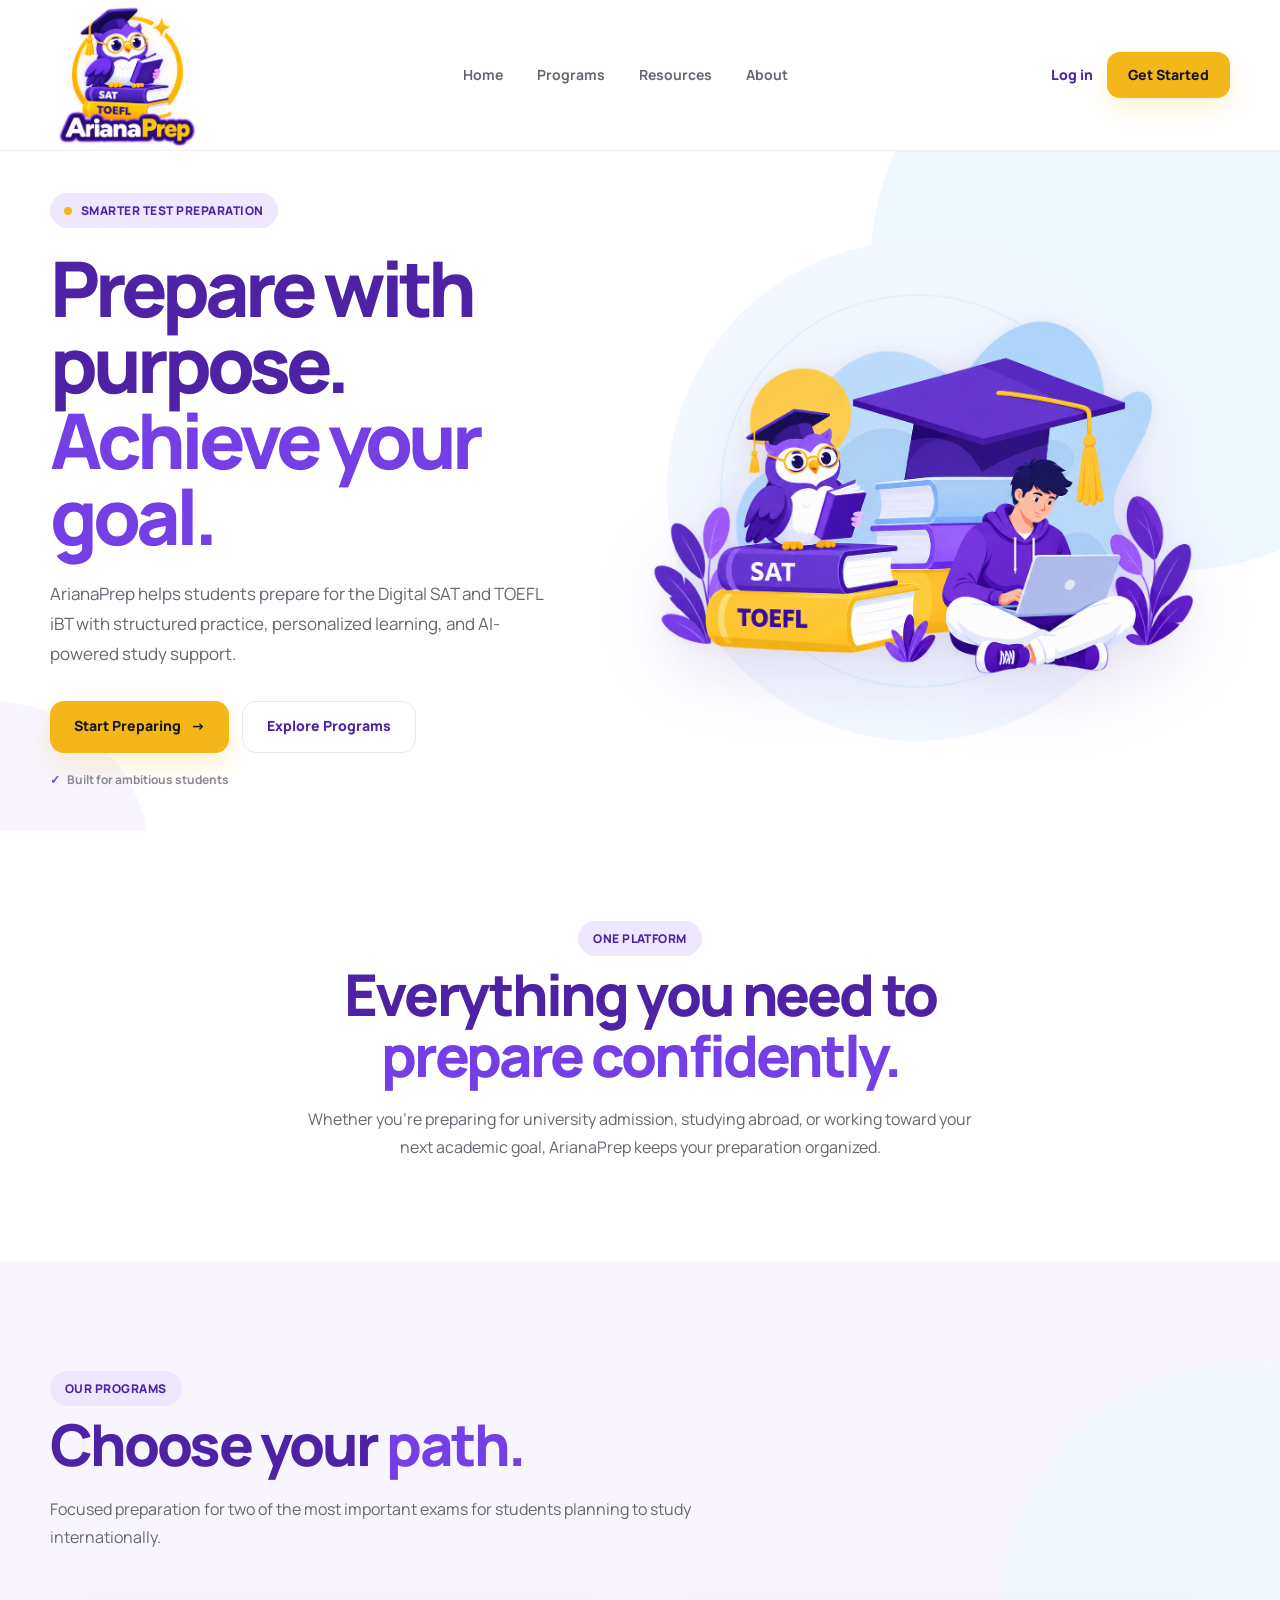
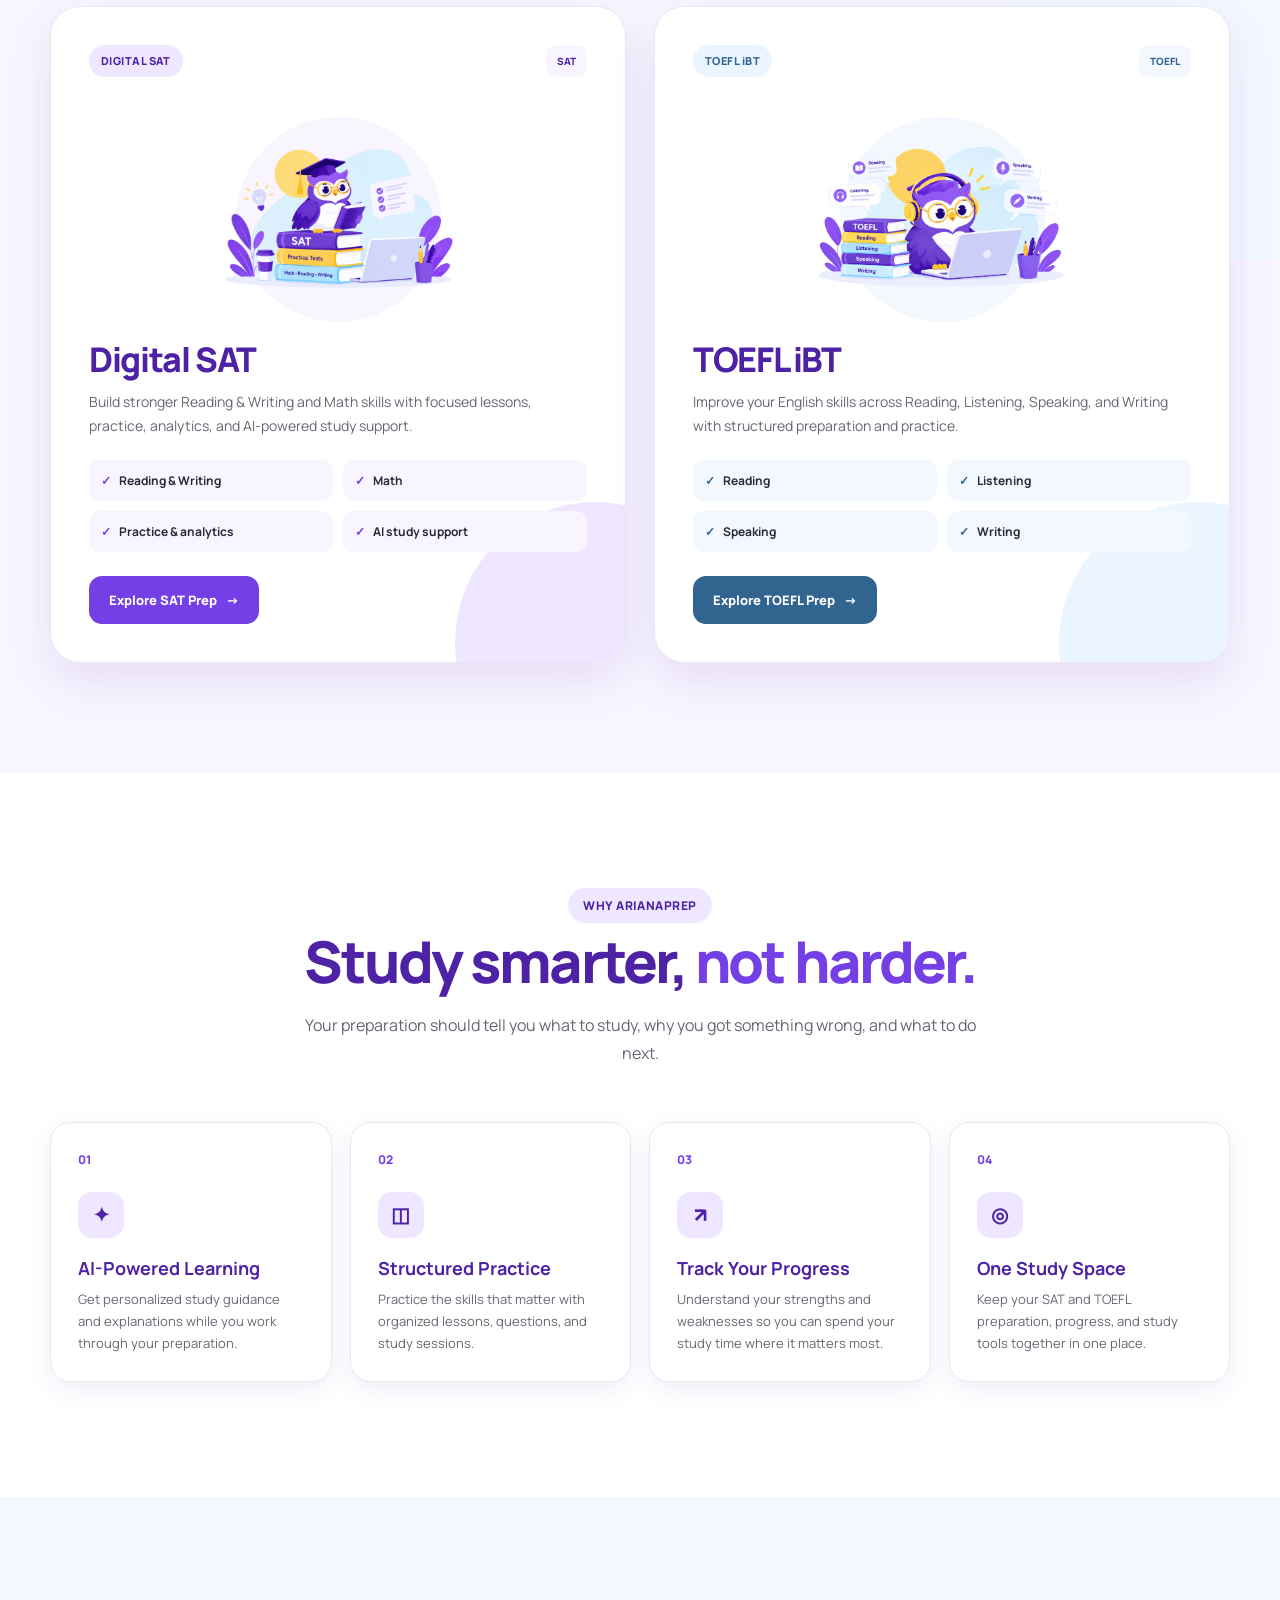
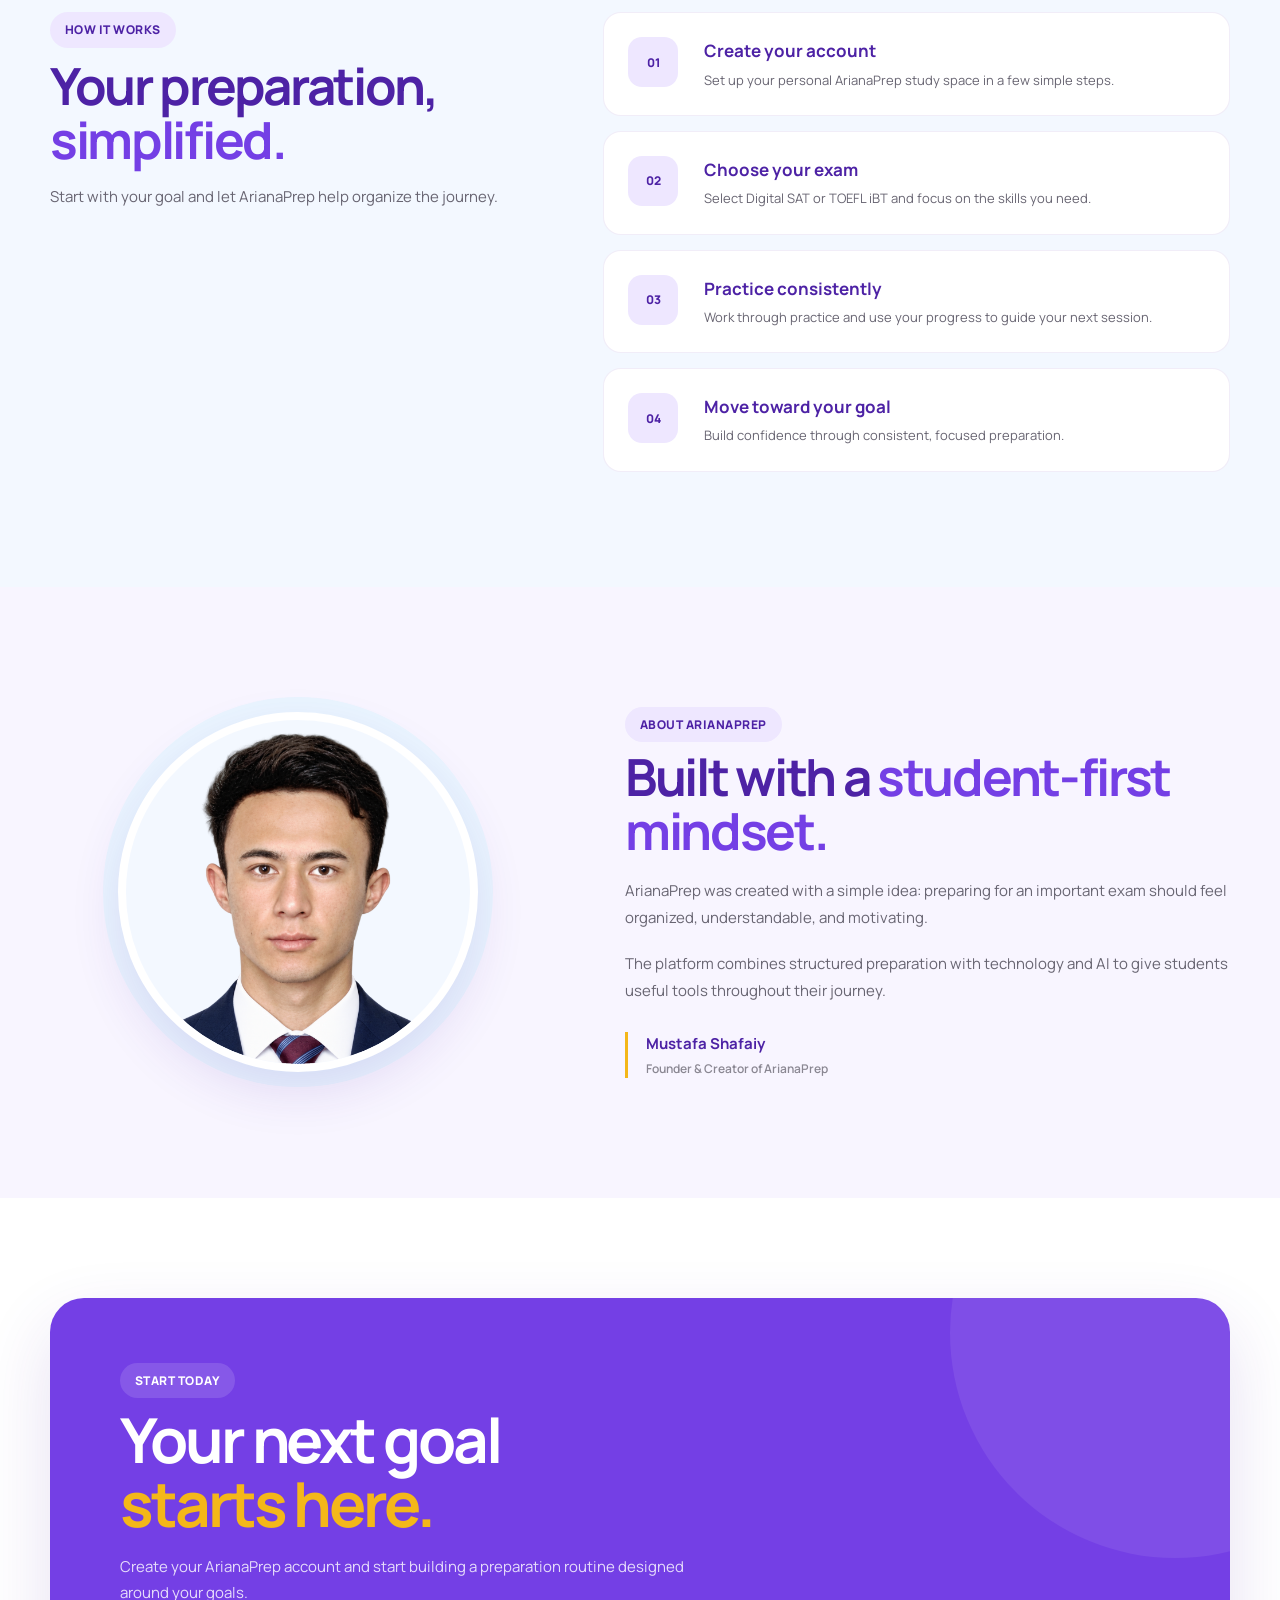
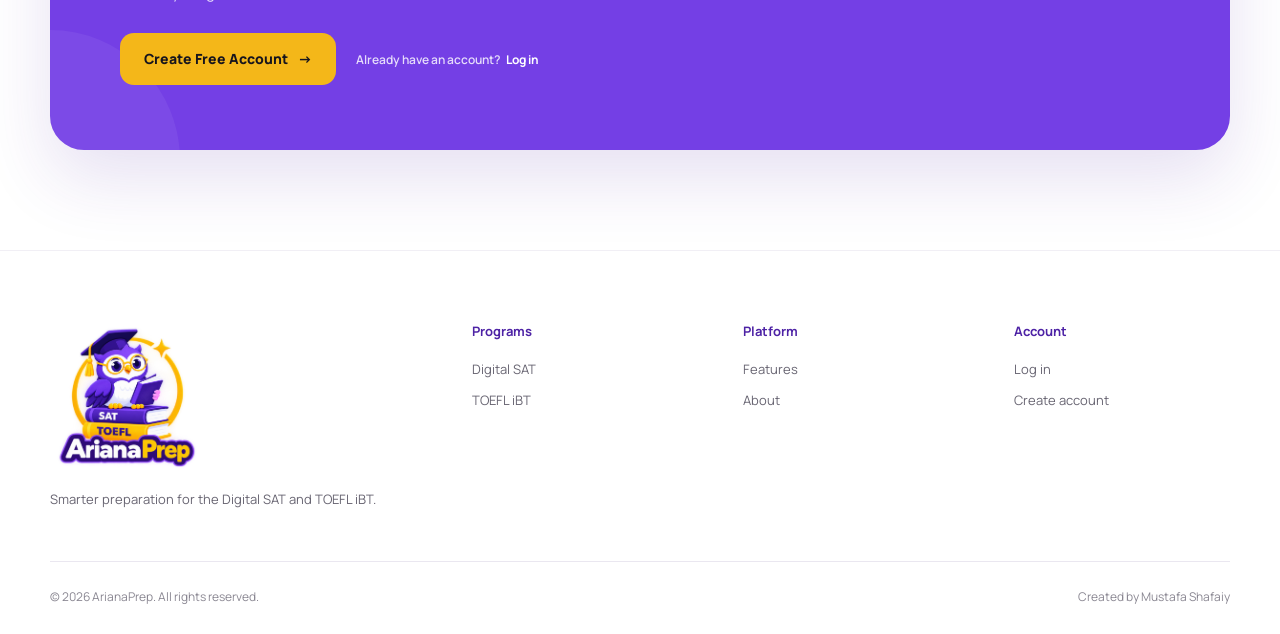
==== frontend/index.html @ 706d2d88 "first commit" ====
<!DOCTYPE html>
<html lang="en">

<head>
    <meta charset="UTF-8">
    <meta name="viewport" content="width=device-width, initial-scale=1.0">

    <title>ArianaPrep — Digital SAT & TOEFL iBT Preparation</title>

    <link rel="stylesheet" href="index.css">

    <link rel="preconnect" href="https://fonts.googleapis.com">
    <link rel="preconnect" href="https://fonts.gstatic.com" crossorigin>

    <link
        href="https://fonts.googleapis.com/css2?family=DM+Sans:wght@400;500;600;700&family=Manrope:wght@500;600;700;800&display=swap"
        rel="stylesheet">
</head>

<body>

    <!-- =========================
         HEADER
    ========================== -->
    <header class="site-header">
        <div class="container header-inner">

            <a href="#home" class="logo">
                <img
                    src="images/arianaprep-logo.png"
                    alt="ArianaPrep"
                    class="logo-image"
                >
            </a>

            <nav class="main-nav">
                <a href="#home">Home</a>
                <a href="#programs">Programs</a>
                <a href="#resources">Resources</a>
                <a href="#about">About</a>
            </nav>

            <div class="header-actions">
                <a href="/login" class="login-link">Log in</a>
                <a href="/register" class="header-button">Get Started</a>
            </div>

        </div>
    </header>


    <main>

        <!-- =========================
             HERO
        ========================== -->
        <section class="hero" id="home">

            <div class="container hero-grid">

                <div class="hero-content">

                    <div class="eyebrow">
                        <span class="eyebrow-dot"></span>
                        SMARTER TEST PREPARATION
                    </div>

                    <h1>
                        Prepare with purpose.
                        <span>Achieve your goal.</span>
                    </h1>

                    <p class="hero-description">
                        ArianaPrep helps students prepare for the Digital SAT
                        and TOEFL iBT with structured practice, personalized
                        learning, and AI-powered study support.
                    </p>

                    <div class="hero-actions">
                        <a href="/register" class="primary-button">
                            Start Preparing
                            <span>→</span>
                        </a>

                        <a href="#programs" class="secondary-button">
                            Explore Programs
                        </a>
                    </div>

                    <div class="hero-note">
                        <span>✓</span>
                        Built for ambitious students
                    </div>

                </div>


                <div class="hero-visual">

                    <div class="hero-soft-circle"></div>

                    <img
                        src="images/hero-creatures.png"
                        alt="ArianaPrep educational creatures"
                        class="hero-creatures"
                    >

                </div>

            </div>

        </section>


        <!-- =========================
             TRUST / INTRO
        ========================== -->
        <section class="intro-section">

            <div class="container">

                <div class="section-heading centered">

                    <div class="section-label">
                        ONE PLATFORM
                    </div>

                    <h2>
                        Everything you need to
                        <span>prepare confidently.</span>
                    </h2>

                    <p>
                        Whether you're preparing for university admission,
                        studying abroad, or working toward your next academic
                        goal, ArianaPrep keeps your preparation organized.
                    </p>

                </div>

            </div>

        </section>


        <!-- =========================
             PROGRAMS
        ========================== -->
        <section class="programs-section" id="programs">

            <div class="container">

                <div class="section-heading">

                    <div class="section-label">
                        OUR PROGRAMS
                    </div>

                    <h2>
                        Choose your
                        <span>path.</span>
                    </h2>

                    <p>
                        Focused preparation for two of the most important
                        exams for students planning to study internationally.
                    </p>

                </div>


                <div class="program-grid">

                    <!-- SAT -->
                    <article class="program-card sat-card">

                        <div class="program-top">

                            <div class="program-tag">
                                DIGITAL SAT
                            </div>

                            <div class="program-icon">
                                SAT
                            </div>

                        </div>

                        <div class="program-image">
                            <img
                                src="images/sat-creature.png"
                                alt="Digital SAT preparation creature"
                            >
                        </div>

                        <div class="program-content">

                            <h3>
                                Digital SAT
                            </h3>

                            <p>
                                Build stronger Reading & Writing and Math
                                skills with focused lessons, practice,
                                analytics, and AI-powered study support.
                            </p>

                            <ul class="program-list">
                                <li>
                                    <span>✓</span>
                                    Reading & Writing
                                </li>

                                <li>
                                    <span>✓</span>
                                    Math
                                </li>

                                <li>
                                    <span>✓</span>
                                    Practice & analytics
                                </li>

                                <li>
                                    <span>✓</span>
                                    AI study support
                                </li>
                            </ul>

                            <a href="/register" class="program-button sat-button">
                                Explore SAT Prep
                                <span>→</span>
                            </a>

                        </div>

                    </article>


                    <!-- TOEFL -->
                    <article class="program-card toefl-card">

                        <div class="program-top">

                            <div class="program-tag">
                                TOEFL iBT
                            </div>

                            <div class="program-icon">
                                TOEFL
                            </div>

                        </div>

                        <div class="program-image">
                            <img
                                src="images/toefl-creature.png"
                                alt="TOEFL iBT preparation creature"
                            >
                        </div>

                        <div class="program-content">

                            <h3>
                                TOEFL iBT
                            </h3>

                            <p>
                                Improve your English skills across Reading,
                                Listening, Speaking, and Writing with
                                structured preparation and practice.
                            </p>

                            <ul class="program-list">
                                <li>
                                    <span>✓</span>
                                    Reading
                                </li>

                                <li>
                                    <span>✓</span>
                                    Listening
                                </li>

                                <li>
                                    <span>✓</span>
                                    Speaking
                                </li>

                                <li>
                                    <span>✓</span>
                                    Writing
                                </li>
                            </ul>

                            <a href="/register" class="program-button toefl-button">
                                Explore TOEFL Prep
                                <span>→</span>
                            </a>

                        </div>

                    </article>

                </div>

            </div>

        </section>


        <!-- =========================
             FEATURES
        ========================== -->
        <section class="features-section" id="resources">

            <div class="container">

                <div class="section-heading centered">

                    <div class="section-label">
                        WHY ARIANAPREP
                    </div>

                    <h2>
                        Study smarter,
                        <span>not harder.</span>
                    </h2>

                    <p>
                        Your preparation should tell you what to study,
                        why you got something wrong, and what to do next.
                    </p>

                </div>


                <div class="feature-grid">

                    <article class="feature-card">

                        <div class="feature-number">
                            01
                        </div>

                        <div class="feature-icon">
                            ✦
                        </div>

                        <h3>
                            AI-Powered Learning
                        </h3>

                        <p>
                            Get personalized study guidance and explanations
                            while you work through your preparation.
                        </p>

                    </article>


                    <article class="feature-card">

                        <div class="feature-number">
                            02
                        </div>

                        <div class="feature-icon">
                            ◫
                        </div>

                        <h3>
                            Structured Practice
                        </h3>

                        <p>
                            Practice the skills that matter with organized
                            lessons, questions, and study sessions.
                        </p>

                    </article>


                    <article class="feature-card">

                        <div class="feature-number">
                            03
                        </div>

                        <div class="feature-icon">
                            ↗
                        </div>

                        <h3>
                            Track Your Progress
                        </h3>

                        <p>
                            Understand your strengths and weaknesses so you
                            can spend your study time where it matters most.
                        </p>

                    </article>


                    <article class="feature-card">

                        <div class="feature-number">
                            04
                        </div>

                        <div class="feature-icon">
                            ◎
                        </div>

                        <h3>
                            One Study Space
                        </h3>

                        <p>
                            Keep your SAT and TOEFL preparation, progress,
                            and study tools together in one place.
                        </p>

                    </article>

                </div>

            </div>

        </section>


        <!-- =========================
             HOW IT WORKS
        ========================== -->
        <section class="steps-section">

            <div class="container">

                <div class="steps-layout">

                    <div class="steps-heading">

                        <div class="section-label">
                            HOW IT WORKS
                        </div>

                        <h2>
                            Your preparation,
                            <span>simplified.</span>
                        </h2>

                        <p>
                            Start with your goal and let ArianaPrep help
                            organize the journey.
                        </p>

                    </div>


                    <div class="steps-list">

                        <div class="step-item">

                            <div class="step-number">
                                01
                            </div>

                            <div>
                                <h3>Create your account</h3>
                                <p>
                                    Set up your personal ArianaPrep study
                                    space in a few simple steps.
                                </p>
                            </div>

                        </div>


                        <div class="step-item">

                            <div class="step-number">
                                02
                            </div>

                            <div>
                                <h3>Choose your exam</h3>
                                <p>
                                    Select Digital SAT or TOEFL iBT and focus
                                    on the skills you need.
                                </p>
                            </div>

                        </div>


                        <div class="step-item">

                            <div class="step-number">
                                03
                            </div>

                            <div>
                                <h3>Practice consistently</h3>
                                <p>
                                    Work through practice and use your
                                    progress to guide your next session.
                                </p>
                            </div>

                        </div>


                        <div class="step-item">

                            <div class="step-number">
                                04
                            </div>

                            <div>
                                <h3>Move toward your goal</h3>
                                <p>
                                    Build confidence through consistent,
                                    focused preparation.
                                </p>
                            </div>

                        </div>

                    </div>

                </div>

            </div>

        </section>


        <!-- =========================
             ABOUT
        ========================== -->
        <section class="about-section" id="about">

            <div class="container about-grid">

                <div class="about-image">

                    <div class="about-image-frame">
                        <img
                            src="./images/mustafa-circle.png"
                            alt="Mustafa Shafaiy"
                        >
                    </div>

                </div>


                <div class="about-content">

                    <div class="section-label">
                        ABOUT ARIANAPREP
                    </div>

                    <h2>
                        Built with a
                        <span>student-first mindset.</span>
                    </h2>

                    <p>
                        ArianaPrep was created with a simple idea:
                        preparing for an important exam should feel
                        organized, understandable, and motivating.
                    </p>

                    <p>
                        The platform combines structured preparation with
                        technology and AI to give students useful tools
                        throughout their journey.
                    </p>

                    <div class="about-signature">
                        <strong>Mustafa Shafaiy</strong>
                        <span>Founder & Creator of ArianaPrep</span>
                    </div>

                </div>

            </div>

        </section>


        <!-- =========================
             CTA
        ========================== -->
        <section class="cta-section">

            <div class="container">

                <div class="cta-box">

                    <div class="cta-content">

                        <div class="section-label">
                            START TODAY
                        </div>

                        <h2>
                            Your next goal
                            <span>starts here.</span>
                        </h2>

                        <p>
                            Create your ArianaPrep account and start building
                            a preparation routine designed around your goals.
                        </p>

                        <div class="cta-actions">

                            <a href="/register" class="primary-button">
                                Create Free Account
                                <span>→</span>
                            </a>

                            <a href="/login" class="cta-login">
                                Already have an account?
                                <strong>Log in</strong>
                            </a>

                        </div>

                    </div>

                </div>

            </div>

        </section>

    </main>


    <!-- =========================
         FOOTER
    ========================== -->
    <footer class="site-footer">

        <div class="container footer-main">

            <div class="footer-brand">

                <a href="#home" class="logo">
                    <img
                        src="images/arianaprep-logo.png"
                        alt="ArianaPrep"
                        class="logo-image"
                    >
                </a>

                <p>
                    Smarter preparation for the Digital SAT and TOEFL iBT.
                </p>

            </div>


            <div class="footer-column">

                <h4>Programs</h4>

                <a href="#programs">Digital SAT</a>
                <a href="#programs">TOEFL iBT</a>

            </div>


            <div class="footer-column">

                <h4>Platform</h4>

                <a href="#resources">Features</a>
                <a href="#about">About</a>

            </div>


            <div class="footer-column">

                <h4>Account</h4>

                <a href="/login">Log in</a>
                <a href="/register">Create account</a>

            </div>

        </div>


        <div class="container footer-bottom">

            <p>
                © 2026 ArianaPrep. All rights reserved.
            </p>

            <p>
                Created by Mustafa Shafaiy
            </p>

        </div>

    </footer>


</body>
</html>
---- frontend/index.css ----
/* =========================================================
   ARIANAPREP — PUBLIC HOMEPAGE
   ========================================================= */

:root {
    --purple: #743FE5;
    --purple-dark: #5F2BC7;
    --purple-deep: #4D22A5;
    --purple-soft: #EEE7FF;
    --purple-pale: #F8F5FF;

    --yellow: #F4B719;
    --yellow-dark: #DFA200;
    --yellow-soft: #FFF4C7;

    --blue: #EAF5FF;
    --blue-soft: #F3F8FF;
    --blue-deep: #DCEEFF;
    --blue-text: #31658F;

    --white: #FFFFFF;
    --black: #17151D;
    --text: #2B2932;
    --text-soft: #686572;
    --muted: #8A8792;

    --border: #EAE7F0;
    --border-light: #F1EFF5;

    --shadow-small: 0 8px 24px rgba(77, 34, 165, 0.08);
    --shadow-medium: 0 18px 45px rgba(77, 34, 165, 0.10);
    --shadow-large: 0 28px 70px rgba(77, 34, 165, 0.14);

    --radius-small: 12px;
    --radius-medium: 20px;
    --radius-large: 30px;
    --radius-pill: 999px;

    --max-width: 1180px;
}


/* =========================================================
   RESET
   ========================================================= */

* {
    margin: 0;
    padding: 0;
    box-sizing: border-box;
}

html {
    scroll-behavior: smooth;
}

body {
    font-family: "Manrope", "DM Sans", Arial, sans-serif;
    background: var(--white);
    color: var(--text);
    line-height: 1.6;
    overflow-x: hidden;
}

img {
    display: block;
    max-width: 100%;
}

a {
    color: inherit;
    text-decoration: none;
}

ul {
    list-style: none;
}


/* =========================================================
   CONTAINER
   ========================================================= */

.container {
    width: min(var(--max-width), calc(100% - 48px));
    margin: 0 auto;
}


/* =========================================================
   HEADER
   ========================================================= */

.site-header {
    position: relative;
    z-index: 100;
    width: 100%;
    background: rgba(255, 255, 255, 0.97);
    border-bottom: 1px solid var(--border-light);
}

.header-inner {
    min-height: 82px;
    display: flex;
    align-items: center;
    justify-content: space-between;
    gap: 30px;
}


/* =========================================================
   LOGO
   ========================================================= */

.logo {
    display: flex;
    align-items: center;
    flex-shrink: 0;
}

.logo-image {
    display: block;
    width: 150px;
    height: auto;
    max-width: 150px;
    object-fit: contain;
}


/* =========================================================
   NAVIGATION
   ========================================================= */

.main-nav {
    display: flex;
    align-items: center;
    justify-content: center;
    gap: 34px;
}

.main-nav a {
    position: relative;
    color: var(--text-soft);
    font-size: 14px;
    font-weight: 700;
    transition: color 0.2s ease;
}

.main-nav a:hover {
    color: var(--purple);
}

.main-nav a::after {
    content: "";
    position: absolute;
    left: 0;
    bottom: -7px;
    width: 0;
    height: 2px;
    border-radius: 2px;
    background: var(--purple);
    transition: width 0.2s ease;
}

.main-nav a:hover::after {
    width: 100%;
}


/* =========================================================
   HEADER ACTIONS
   ========================================================= */

.header-actions {
    display: flex;
    align-items: center;
    gap: 14px;
}

.login-link {
    color: var(--purple-deep);
    font-size: 14px;
    font-weight: 800;
    transition: color 0.2s ease;
}

.login-link:hover {
    color: var(--purple);
}

.header-button {
    display: inline-flex;
    align-items: center;
    justify-content: center;
    min-height: 46px;
    padding: 0 21px;
    border-radius: 13px;
    background: var(--yellow);
    color: var(--black);
    font-size: 14px;
    font-weight: 800;
    box-shadow: 0 10px 25px rgba(244, 183, 25, 0.18);
    transition: 0.2s ease;
}

.header-button:hover {
    background: var(--yellow-dark);
    transform: translateY(-2px);
}


/* =========================================================
   HERO
   ========================================================= */

.hero {
    position: relative;
    min-height: 680px;
    display: flex;
    align-items: center;
    overflow: hidden;
    background: var(--white);
}

.hero::before {
    content: "";
    position: absolute;
    width: 600px;
    height: 600px;
    right: -190px;
    top: -180px;
    border-radius: 50%;
    background: var(--blue);
    opacity: 0.72;
    pointer-events: none;
}

.hero::after {
    content: "";
    position: absolute;
    width: 320px;
    height: 320px;
    left: -170px;
    bottom: -190px;
    border-radius: 50%;
    background: var(--purple-pale);
    pointer-events: none;
}

.hero-grid {
    position: relative;
    z-index: 2;
    width: min(var(--max-width), calc(100% - 48px));
    margin: 0 auto;

    display: grid;
    grid-template-columns: minmax(0, 0.9fr) minmax(460px, 1.1fr);
    align-items: center;
    gap: 40px;
}


/* =========================================================
   HERO TEXT
   ========================================================= */

.hero-content {
    position: relative;
    z-index: 5;
    max-width: 610px;
}

.eyebrow {
    display: inline-flex;
    align-items: center;
    gap: 9px;
    padding: 8px 14px;
    margin-bottom: 22px;

    border-radius: var(--radius-pill);
    background: var(--purple-soft);
    color: var(--purple-deep);

    font-size: 12px;
    font-weight: 900;
    letter-spacing: 0.04em;
}

.eyebrow-dot {
    width: 8px;
    height: 8px;
    flex-shrink: 0;
    border-radius: 50%;
    background: var(--yellow);
}

.hero h1 {
    max-width: 650px;

    color: var(--purple-deep);
    font-size: clamp(52px, 6vw, 78px);
    line-height: 0.99;
    letter-spacing: -0.065em;
    font-weight: 900;
}

.hero h1 span {
    display: block;
    color: var(--purple);
}

.hero-description {
    max-width: 570px;
    margin-top: 25px;

    color: var(--text-soft);
    font-size: 17px;
    line-height: 1.75;
}


/* =========================================================
   HERO BUTTONS
   ========================================================= */

.hero-actions {
    display: flex;
    align-items: center;
    flex-wrap: wrap;
    gap: 13px;
    margin-top: 32px;
}

.primary-button,
.secondary-button {
    display: inline-flex;
    align-items: center;
    justify-content: center;
    gap: 10px;

    min-height: 52px;
    padding: 0 24px;

    border-radius: 14px;

    font-size: 14px;
    font-weight: 800;

    transition:
        transform 0.2s ease,
        box-shadow 0.2s ease,
        background 0.2s ease;
}

.primary-button {
    background: var(--yellow);
    color: var(--black);
    box-shadow: 0 12px 28px rgba(244, 183, 25, 0.20);
}

.primary-button:hover {
    background: var(--yellow-dark);
    transform: translateY(-2px);
}

.secondary-button {
    border: 1px solid var(--border);
    background: var(--white);
    color: var(--purple-deep);
}

.secondary-button:hover {
    background: var(--purple-pale);
    border-color: var(--purple-soft);
    transform: translateY(-2px);
}

.hero-note {
    display: flex;
    align-items: center;
    gap: 7px;
    margin-top: 17px;

    color: var(--muted);
    font-size: 12px;
    font-weight: 700;
}

.hero-note span {
    color: var(--purple);
    font-weight: 900;
}


/* =========================================================
   HERO VISUAL
   ========================================================= */

.hero-visual {
    position: relative;

    min-height: 560px;

    display: flex;
    align-items: center;
    justify-content: center;
}

.hero-soft-circle {
    position: absolute;
    width: 500px;
    height: 500px;

    border-radius: 50%;
    background: var(--blue-soft);

    z-index: 0;
}

.hero-visual::after {
    content: "";
    position: absolute;

    width: 390px;
    height: 390px;

    border-radius: 50%;
    border: 2px solid var(--blue-deep);

    opacity: 0.65;
    z-index: 1;
}

.hero-creatures {
    position: relative;
    z-index: 3;

    width: min(620px, 100%);
    max-height: 550px;

    object-fit: contain;
    object-position: center;

    filter: drop-shadow(
        0 25px 35px rgba(77, 34, 165, 0.12)
    );
}


/* =========================================================
   INTRO
   ========================================================= */

.intro-section {
    padding: 90px 0 100px;
    background: var(--white);
}

.section-heading {
    max-width: 720px;
}

.section-heading.centered {
    margin-left: auto;
    margin-right: auto;
    text-align: center;
}

.section-label {
    display: inline-flex;
    align-items: center;
    justify-content: center;

    padding: 8px 15px;

    border-radius: var(--radius-pill);

    background: var(--purple-soft);
    color: var(--purple-deep);

    font-size: 12px;
    font-weight: 900;
    letter-spacing: 0.04em;
}

.section-heading h2 {
    margin-top: 8px;

    color: var(--purple-deep);

    font-size: clamp(38px, 4.5vw, 58px);
    line-height: 1.06;
    letter-spacing: -0.05em;
    font-weight: 900;
}

.section-heading h2 span {
    color: var(--purple);
}

.section-heading p {
    max-width: 680px;
    margin-top: 19px;

    color: var(--text-soft);

    font-size: 16px;
    line-height: 1.75;
}

.section-heading.centered p {
    margin-left: auto;
    margin-right: auto;
}


/* =========================================================
   PROGRAMS
   ========================================================= */

.programs-section {
    position: relative;
    padding: 110px 0;
    background: var(--purple-pale);
    overflow: hidden;
}

.programs-section::before {
    content: "";
    position: absolute;

    width: 500px;
    height: 500px;

    right: -220px;
    top: 100px;

    border-radius: 50%;
    background: var(--blue-soft);
}

.program-grid {
    position: relative;
    z-index: 2;

    display: grid;
    grid-template-columns: repeat(2, minmax(0, 1fr));
    gap: 28px;

    margin-top: 55px;
}


/* =========================================================
   PROGRAM CARD
   ========================================================= */

.program-card {
    position: relative;

    min-height: 650px;

    padding: 38px;

    border: 1px solid var(--border);
    border-radius: var(--radius-large);

    background: var(--white);

    overflow: hidden;

    box-shadow: var(--shadow-medium);
}

.program-card::after {
    content: "";
    position: absolute;

    width: 280px;
    height: 280px;

    right: -110px;
    bottom: -120px;

    border-radius: 50%;

    pointer-events: none;
}

.sat-card::after {
    background: var(--purple-soft);
}

.toefl-card::after {
    background: var(--blue);
}

.program-top {
    position: relative;
    z-index: 5;

    display: flex;
    align-items: center;
    justify-content: space-between;
}

.program-tag {
    display: inline-flex;
    align-items: center;

    min-height: 32px;
    padding: 0 12px;

    border-radius: var(--radius-pill);

    font-size: 11px;
    font-weight: 900;
    letter-spacing: 0.04em;
}

.sat-card .program-tag {
    background: var(--purple-soft);
    color: var(--purple-deep);
}

.toefl-card .program-tag {
    background: var(--blue);
    color: var(--blue-text);
}

.program-icon {
    display: flex;
    align-items: center;
    justify-content: center;

    min-height: 32px;
    padding: 0 11px;

    border-radius: 10px;

    background: var(--purple-pale);
    color: var(--purple-deep);

    font-size: 10px;
    font-weight: 900;
}

.toefl-card .program-icon {
    background: var(--blue-soft);
    color: var(--blue-text);
}


/* =========================================================
   PROGRAM IMAGE
   ========================================================= */

.program-image {
    position: relative;
    z-index: 2;

    height: 235px;

    margin: 25px -10px 0;

    display: flex;
    align-items: center;
    justify-content: center;
}

.program-image::before {
    content: "";
    position: absolute;

    width: 205px;
    height: 205px;

    border-radius: 50%;

    background: var(--purple-pale);
}

.toefl-card .program-image::before {
    background: var(--blue-soft);
}

.program-image img {
    position: relative;
    z-index: 2;

    width: 260px;
    height: 235px;

    object-fit: contain;
}


/* =========================================================
   PROGRAM CONTENT
   ========================================================= */

.program-content {
    position: relative;
    z-index: 5;
}

.program-content h3 {
    margin-top: 5px;

    color: var(--purple-deep);

    font-size: 34px;
    line-height: 1.05;
    letter-spacing: -0.04em;
    font-weight: 900;
}

.program-content > p {
    max-width: 480px;
    margin-top: 13px;

    color: var(--text-soft);

    font-size: 14px;
    line-height: 1.7;
}

.program-list {
    display: grid;
    grid-template-columns: repeat(2, 1fr);
    gap: 10px;

    margin-top: 22px;
}

.program-list li {
    display: flex;
    align-items: center;
    gap: 8px;

    padding: 11px 12px;

    border-radius: 11px;

    background: var(--purple-pale);

    color: var(--text);

    font-size: 12px;
    font-weight: 700;
}

.toefl-card .program-list li {
    background: var(--blue-soft);
}

.program-list li span {
    color: var(--purple);
    font-weight: 900;
}

.toefl-card .program-list li span {
    color: var(--blue-text);
}

.program-button {
    display: inline-flex;
    align-items: center;
    justify-content: center;
    gap: 9px;

    margin-top: 24px;

    min-height: 48px;
    padding: 0 20px;

    border-radius: 13px;

    font-size: 13px;
    font-weight: 800;

    transition: 0.2s ease;
}

.sat-button {
    background: var(--purple);
    color: var(--white);
}

.sat-button:hover {
    background: var(--purple-dark);
    transform: translateY(-2px);
}

.toefl-button {
    background: var(--blue-text);
    color: var(--white);
}

.toefl-button:hover {
    transform: translateY(-2px);
}


/* =========================================================
   FEATURES
   ========================================================= */

.features-section {
    padding: 115px 0;
    background: var(--white);
}

.feature-grid {
    display: grid;
    grid-template-columns: repeat(4, 1fr);
    gap: 18px;

    margin-top: 55px;
}

.feature-card {
    position: relative;

    min-height: 260px;
    padding: 27px;

    border: 1px solid var(--border);
    border-radius: var(--radius-medium);

    background: var(--white);

    box-shadow: var(--shadow-small);

    overflow: hidden;

    transition:
        transform 0.2s ease,
        box-shadow 0.2s ease;
}

.feature-card:hover {
    transform: translateY(-5px);
    box-shadow: var(--shadow-medium);
}

.feature-number {
    color: var(--purple);
    font-size: 12px;
    font-weight: 900;
}

.feature-icon {
    width: 46px;
    height: 46px;

    margin-top: 22px;

    display: flex;
    align-items: center;
    justify-content: center;

    border-radius: 14px;

    background: var(--purple-soft);
    color: var(--purple-deep);

    font-size: 20px;
    font-weight: 900;
}

.feature-card h3 {
    margin-top: 19px;

    color: var(--purple-deep);

    font-size: 18px;
    line-height: 1.25;
}

.feature-card p {
    margin-top: 9px;

    color: var(--text-soft);

    font-size: 13px;
    line-height: 1.7;
}


/* =========================================================
   HOW IT WORKS
   ========================================================= */

.steps-section {
    padding: 115px 0;
    background: var(--blue-soft);
}

.steps-layout {
    display: grid;
    grid-template-columns: 0.85fr 1.15fr;
    gap: 90px;
    align-items: start;
}

.steps-heading {
    position: sticky;
    top: 40px;
}

.steps-heading h2 {
    margin-top: 10px;

    color: var(--purple-deep);

    font-size: clamp(38px, 4vw, 56px);
    line-height: 1.06;
    letter-spacing: -0.045em;
}

.steps-heading h2 span {
    color: var(--purple);
}

.steps-heading p {
    max-width: 460px;
    margin-top: 18px;

    color: var(--text-soft);
    font-size: 15px;
    line-height: 1.75;
}

.steps-list {
    display: flex;
    flex-direction: column;
    gap: 15px;
}

.step-item {
    display: grid;
    grid-template-columns: 58px 1fr;
    gap: 18px;

    padding: 24px;

    border: 1px solid rgba(77, 34, 165, 0.08);
    border-radius: 18px;

    background: var(--white);
}

.step-number {
    width: 50px;
    height: 50px;

    display: flex;
    align-items: center;
    justify-content: center;

    border-radius: 14px;

    background: var(--purple-soft);
    color: var(--purple-deep);

    font-size: 12px;
    font-weight: 900;
}

.step-item h3 {
    color: var(--purple-deep);
    font-size: 17px;
}

.step-item p {
    margin-top: 5px;

    color: var(--text-soft);

    font-size: 13px;
    line-height: 1.65;
}


/* =========================================================
   ABOUT
   ========================================================= */

.about-section {
    position: relative;

    padding: 120px 0;

    background: var(--purple-pale);

    overflow: hidden;
}

.about-grid {
    display: grid;
    grid-template-columns: 0.9fr 1.1fr;
    gap: 80px;

    align-items: center;
}

.about-image {
    position: relative;

    display: flex;
    align-items: center;
    justify-content: center;
}

.about-image::before {
    content: "";

    position: absolute;

    width: 390px;
    height: 390px;

    border-radius: 50%;

    background: var(--blue);

    z-index: 1;
}

.about-image-frame {
    position: relative;

    width: 360px;
    height: 360px;

    border-radius: 50%;
    overflow: hidden;

    background: var(--blue-soft);

    display: flex;
    align-items: center;
    justify-content: center;

    z-index: 3;

    border: 8px solid #FFFFFF;

    box-shadow: 0 20px 50px rgba(77, 34, 165, 0.12);
}

.about-image-frame img {
    width: 100%;
    height: 100%;

    object-fit: cover;
    object-position: center;

    display: block;
}

.about-content {
    max-width: 650px;
}

.about-content h2 {
    margin-top: 8px;

    color: var(--purple-deep);

    font-size: clamp(38px, 4vw, 58px);
    line-height: 1.05;
    letter-spacing: -0.045em;
}

.about-content h2 span {
    color: var(--purple);
}

.about-content p {
    margin-top: 19px;

    color: var(--text-soft);

    font-size: 15px;
    line-height: 1.8;
}

.about-signature {
    display: flex;
    flex-direction: column;

    margin-top: 28px;
    padding-left: 18px;

    border-left: 3px solid var(--yellow);
}

.about-signature strong {
    color: var(--purple-deep);
    font-size: 15px;
}

.about-signature span {
    margin-top: 3px;

    color: var(--muted);

    font-size: 12px;
    font-weight: 600;
}


/* =========================================================
   CTA
   ========================================================= */

.cta-section {
    padding: 100px 0;
    background: var(--white);
}

.cta-box {
    position: relative;

    min-height: 390px;

    padding: 65px 70px;

    display: flex;
    align-items: center;

    overflow: hidden;

    border-radius: 34px;

    background: var(--purple);

    box-shadow: var(--shadow-large);
}

.cta-box::before {
    content: "";

    position: absolute;

    width: 450px;
    height: 450px;

    right: -170px;
    top: -190px;

    border-radius: 50%;

    background: rgba(255, 255, 255, 0.08);
}

.cta-box::after {
    content: "";

    position: absolute;

    width: 260px;
    height: 260px;

    left: -130px;
    bottom: -140px;

    border-radius: 50%;

    background: rgba(255, 255, 255, 0.06);
}

.cta-content {
    position: relative;
    z-index: 3;

    max-width: 720px;
}

.cta-content .section-label {
    background: rgba(255, 255, 255, 0.13);
    color: var(--white);
}

.cta-content h2 {
    margin-top: 10px;

    color: var(--white);

    font-size: clamp(40px, 5vw, 62px);
    line-height: 1.04;
    letter-spacing: -0.05em;
}

.cta-content h2 span {
    display: block;
    color: var(--yellow);
}

.cta-content p {
    max-width: 600px;

    margin-top: 17px;

    color: rgba(255, 255, 255, 0.82);

    font-size: 15px;
    line-height: 1.75;
}

.cta-actions {
    display: flex;
    align-items: center;
    flex-wrap: wrap;
    gap: 20px;

    margin-top: 27px;
}

.cta-actions .primary-button {
    box-shadow: none;
}

.cta-login {
    color: rgba(255, 255, 255, 0.82);

    font-size: 12px;
    font-weight: 600;
}

.cta-login strong {
    color: var(--white);
    margin-left: 3px;
}


/* =========================================================
   FOOTER
   ========================================================= */

.site-footer {
    padding: 70px 0 28px;

    background: var(--white);

    border-top: 1px solid var(--border-light);
}

.footer-main {
    display: grid;
    grid-template-columns: 1.7fr repeat(3, 1fr);
    gap: 55px;

    padding-bottom: 50px;
}

.footer-brand {
    max-width: 350px;
}

.footer-brand p {
    margin-top: 17px;

    color: var(--text-soft);

    font-size: 13px;
    line-height: 1.7;
}

.footer-column h4 {
    margin-bottom: 17px;

    color: var(--purple-deep);

    font-size: 13px;
}

.footer-column a {
    display: block;

    width: fit-content;

    margin-bottom: 10px;

    color: var(--text-soft);

    font-size: 13px;

    transition: color 0.2s ease;
}

.footer-column a:hover {
    color: var(--purple);
}

.footer-bottom {
    display: flex;
    align-items: center;
    justify-content: space-between;
    gap: 20px;

    padding-top: 25px;

    border-top: 1px solid var(--border);
}

.footer-bottom p {
    color: var(--muted);
    font-size: 12px;
}


/* =========================================================
   TABLET
   ========================================================= */

@media (max-width: 1000px) {

    .main-nav {
        gap: 20px;
    }

    .hero {
        padding: 70px 0 85px;
        min-height: auto;
    }

    .hero-grid {
        grid-template-columns: 1fr;
        gap: 45px;
    }

    .hero-content {
        max-width: 760px;
        margin: 0 auto;
        text-align: center;
    }

    .hero-description {
        margin-left: auto;
        margin-right: auto;
    }

    .hero-actions {
        justify-content: center;
    }

    .hero-note {
        justify-content: center;
    }

    .hero-visual {
        min-height: 460px;
    }

    .program-grid {
        grid-template-columns: 1fr;
    }

    .feature-grid {
        grid-template-columns: repeat(2, 1fr);
    }

    .steps-layout {
        grid-template-columns: 1fr;
        gap: 50px;
    }

    .steps-heading {
        position: static;
    }

    .about-grid {
        grid-template-columns: 1fr;
        gap: 55px;
    }

    .about-content {
        max-width: 760px;
        margin: 0 auto;
        text-align: center;
    }

    .about-signature {
        text-align: left;
        width: fit-content;
        margin-left: auto;
        margin-right: auto;
    }

    .footer-main {
        grid-template-columns: 1.5fr 1fr 1fr;
    }

    .footer-brand {
        grid-column: 1 / -1;
    }
}


/* =========================================================
   MOBILE
   ========================================================= */

@media (max-width: 720px) {

    .container {
        width: min(100% - 32px, var(--max-width));
    }

    .header-inner {
        min-height: 72px;
    }

    .main-nav {
        display: none;
    }

    .header-actions {
        gap: 9px;
    }

    .login-link {
        font-size: 12px;
    }

    .header-button {
        min-height: 42px;
        padding: 0 14px;
        font-size: 12px;
    }

    .logo-image {
        width: 130px;
        max-width: 130px;
    }


    /* HERO */

    .hero {
        padding: 60px 0 65px;
    }

    .hero-grid {
        width: min(100% - 32px, var(--max-width));
        gap: 30px;
    }

    .hero h1 {
        font-size: clamp(43px, 13vw, 65px);
    }

    .hero-description {
        font-size: 15px;
    }

    .hero-actions {
        flex-direction: column;
        width: 100%;
    }

    .primary-button,
    .secondary-button {
        width: 100%;
    }

    .hero-visual {
        min-height: 360px;
    }

    .hero-soft-circle {
        width: 310px;
        height: 310px;
    }

    .hero-visual::after {
        width: 260px;
        height: 260px;
    }

    .hero-creatures {
        width: 100%;
        max-height: 350px;
    }


    /* INTRO */

    .intro-section {
        padding: 70px 0;
    }

    .section-heading h2 {
        font-size: 40px;
    }


    /* PROGRAMS */

    .programs-section {
        padding: 80px 0;
    }

    .program-grid {
        margin-top: 38px;
    }

    .program-card {
        min-height: 620px;
        padding: 28px;
    }

    .program-image {
        height: 215px;
        margin-top: 20px;
    }

    .program-image img {
        width: 230px;
        height: 215px;
    }

    .program-content h3 {
        font-size: 30px;
    }

    .program-content > p {
        font-size: 13px;
    }

    .program-list {
        grid-template-columns: 1fr;
    }


    /* FEATURES */

    .features-section {
        padding: 80px 0;
    }

    .feature-grid {
        grid-template-columns: 1fr;
        margin-top: 38px;
    }


    /* STEPS */

    .steps-section {
        padding: 80px 0;
    }

    .steps-heading h2 {
        font-size: 40px;
    }

    .step-item {
        grid-template-columns: 48px 1fr;
        gap: 14px;
        padding: 20px;
    }

    .step-number {
        width: 44px;
        height: 44px;
    }


    /* ABOUT */

    .about-section {
        padding: 80px 0;
    }

    .about-image::before {
        width: 320px;
        height: 320px;
    }

    .about-image-frame {
        width: 300px;
        height: 300px;
    }

    .about-content h2 {
        font-size: 40px;
    }

    .about-content p {
        font-size: 14px;
    }


    /* CTA */

    .cta-section {
        padding: 70px 0;
    }

    .cta-box {
        min-height: 430px;
        padding: 42px 28px;
        align-items: flex-start;
    }

    .cta-content h2 {
        font-size: 42px;
    }

    .cta-content p {
        font-size: 14px;
    }

    .cta-actions {
        flex-direction: column;
        align-items: flex-start;
    }


    /* FOOTER */

    .site-footer {
        padding: 55px 0 25px;
    }

    .footer-main {
        grid-template-columns: 1fr 1fr;
        gap: 35px;
    }

    .footer-brand {
        grid-column: 1 / -1;
    }

    .footer-bottom {
        flex-direction: column;
        align-items: flex-start;
    }
}


/* =========================================================
   SMALL MOBILE
   ========================================================= */

@media (max-width: 430px) {

    .logo-image {
        width: 120px;
        max-width: 120px;
    }

    .header-button {
        padding: 0 12px;
    }

    .hero h1 {
        font-size: 43px;
    }

    .hero-visual {
        min-height: 320px;
    }

    .hero-soft-circle {
        width: 275px;
        height: 275px;
    }

    .hero-visual::after {
        width: 230px;
        height: 230px;
    }

    .program-card {
        min-height: 610px;
    }

    .program-image {
        height: 195px;
    }

    .program-image img {
        width: 210px;
        height: 195px;
    }

    .about-image::before {
        width: 290px;
        height: 290px;
    }

    .about-image-frame {
        width: 270px;
        height: 270px;
    }

    .cta-box {
        min-height: 450px;
    }

    .cta-content h2 {
        font-size: 37px;
    }
}
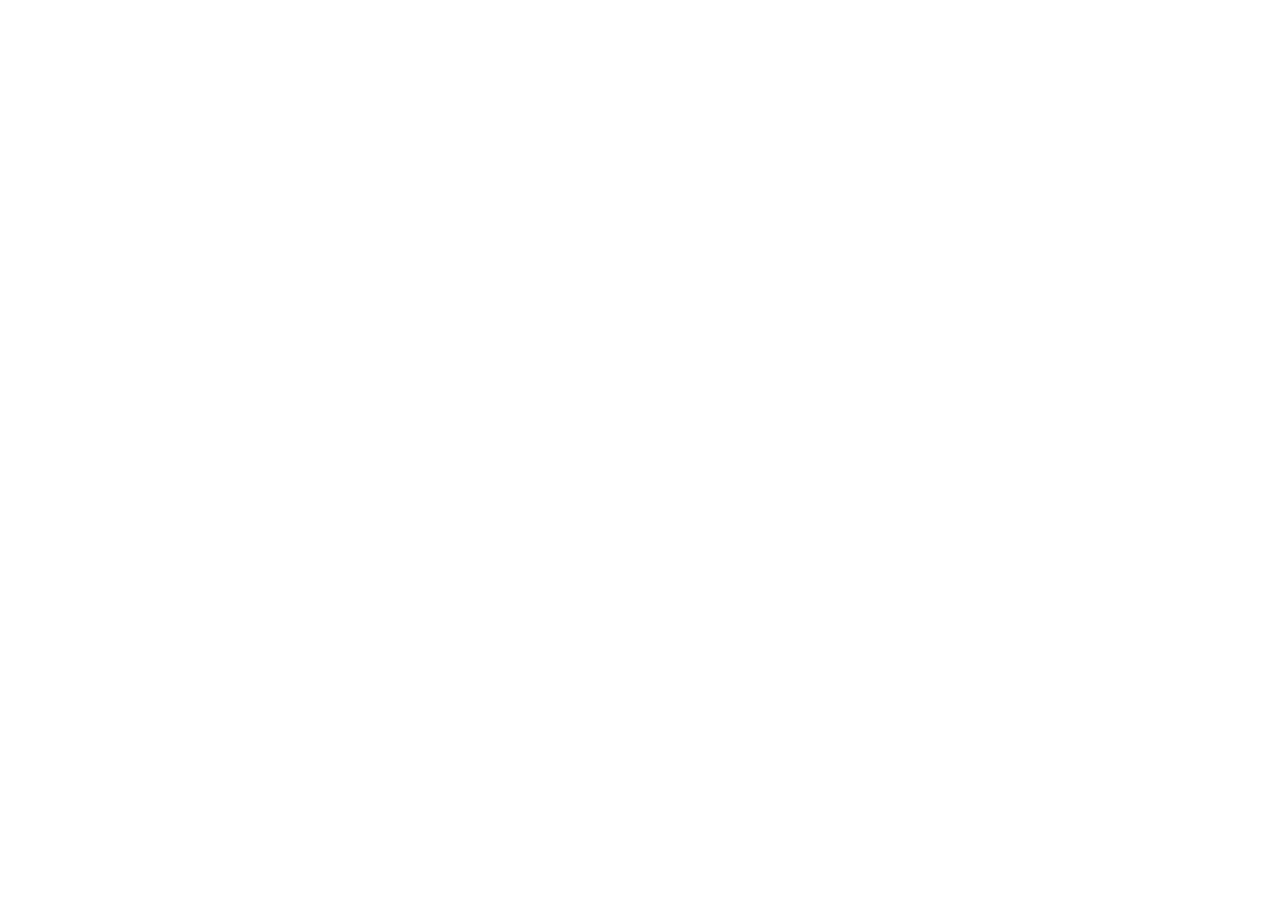
==== commit 468f7b20: "Force clean and verify HTML header" ====
--- a/frontend/index.html
+++ b/frontend/index.html
@@ -1,716 +1,18 @@
 <!DOCTYPE html>
 <html lang="en">
-
 <head>
     <meta charset="UTF-8">
     <meta name="viewport" content="width=device-width, initial-scale=1.0">
+    
+    <!-- Google Search Console Verification Tag -->
+    <meta name="google-site-verification" content="a5apJ2iF-7JHBCbOLQ_YykbXS1f9xCWeWZhVwh6sEBQ" />
 
-    <title>ArianaPrep — Digital SAT & TOEFL iBT Preparation</title>
+    <title>ArianaPrep � Digital SAT & TOEFL iBT Preparation</title>
 
     <link rel="stylesheet" href="index.css">
 
-    <link rel="preconnect" href="https://fonts.googleapis.com">
-    <link rel="preconnect" href="https://fonts.gstatic.com" crossorigin>
-
-    <link
-        href="https://fonts.googleapis.com/css2?family=DM+Sans:wght@400;500;600;700&family=Manrope:wght@500;600;700;800&display=swap"
-        rel="stylesheet">
+    <link rel="preconnect" href="https://googleapis.com">
+    <link rel="preconnect" href="https://gstatic.com" crossorigin>
+    <link href="https://googleapis.com/css2?family=DM+Sans:wght@400;500;600;700&family=Manrope:wght@500;600;700;800&display=swap" rel="stylesheet">
 </head>
-
 <body>
-
-    <!-- =========================
-         HEADER
-    ========================== -->
-    <header class="site-header">
-        <div class="container header-inner">
-
-            <a href="#home" class="logo">
-                <img
-                    src="images/arianaprep-logo.png"
-                    alt="ArianaPrep"
-                    class="logo-image"
-                >
-            </a>
-
-            <nav class="main-nav">
-                <a href="#home">Home</a>
-                <a href="#programs">Programs</a>
-                <a href="#resources">Resources</a>
-                <a href="#about">About</a>
-            </nav>
-
-            <div class="header-actions">
-                <a href="/login" class="login-link">Log in</a>
-                <a href="/register" class="header-button">Get Started</a>
-            </div>
-
-        </div>
-    </header>
-
-
-    <main>
-
-        <!-- =========================
-             HERO
-        ========================== -->
-        <section class="hero" id="home">
-
-            <div class="container hero-grid">
-
-                <div class="hero-content">
-
-                    <div class="eyebrow">
-                        <span class="eyebrow-dot"></span>
-                        SMARTER TEST PREPARATION
-                    </div>
-
-                    <h1>
-                        Prepare with purpose.
-                        <span>Achieve your goal.</span>
-                    </h1>
-
-                    <p class="hero-description">
-                        ArianaPrep helps students prepare for the Digital SAT
-                        and TOEFL iBT with structured practice, personalized
-                        learning, and AI-powered study support.
-                    </p>
-
-                    <div class="hero-actions">
-                        <a href="/register" class="primary-button">
-                            Start Preparing
-                            <span>→</span>
-                        </a>
-
-                        <a href="#programs" class="secondary-button">
-                            Explore Programs
-                        </a>
-                    </div>
-
-                    <div class="hero-note">
-                        <span>✓</span>
-                        Built for ambitious students
-                    </div>
-
-                </div>
-
-
-                <div class="hero-visual">
-
-                    <div class="hero-soft-circle"></div>
-
-                    <img
-                        src="images/hero-creatures.png"
-                        alt="ArianaPrep educational creatures"
-                        class="hero-creatures"
-                    >
-
-                </div>
-
-            </div>
-
-        </section>
-
-
-        <!-- =========================
-             TRUST / INTRO
-        ========================== -->
-        <section class="intro-section">
-
-            <div class="container">
-
-                <div class="section-heading centered">
-
-                    <div class="section-label">
-                        ONE PLATFORM
-                    </div>
-
-                    <h2>
-                        Everything you need to
-                        <span>prepare confidently.</span>
-                    </h2>
-
-                    <p>
-                        Whether you're preparing for university admission,
-                        studying abroad, or working toward your next academic
-                        goal, ArianaPrep keeps your preparation organized.
-                    </p>
-
-                </div>
-
-            </div>
-
-        </section>
-
-
-        <!-- =========================
-             PROGRAMS
-        ========================== -->
-        <section class="programs-section" id="programs">
-
-            <div class="container">
-
-                <div class="section-heading">
-
-                    <div class="section-label">
-                        OUR PROGRAMS
-                    </div>
-
-                    <h2>
-                        Choose your
-                        <span>path.</span>
-                    </h2>
-
-                    <p>
-                        Focused preparation for two of the most important
-                        exams for students planning to study internationally.
-                    </p>
-
-                </div>
-
-
-                <div class="program-grid">
-
-                    <!-- SAT -->
-                    <article class="program-card sat-card">
-
-                        <div class="program-top">
-
-                            <div class="program-tag">
-                                DIGITAL SAT
-                            </div>
-
-                            <div class="program-icon">
-                                SAT
-                            </div>
-
-                        </div>
-
-                        <div class="program-image">
-                            <img
-                                src="images/sat-creature.png"
-                                alt="Digital SAT preparation creature"
-                            >
-                        </div>
-
-                        <div class="program-content">
-
-                            <h3>
-                                Digital SAT
-                            </h3>
-
-                            <p>
-                                Build stronger Reading & Writing and Math
-                                skills with focused lessons, practice,
-                                analytics, and AI-powered study support.
-                            </p>
-
-                            <ul class="program-list">
-                                <li>
-                                    <span>✓</span>
-                                    Reading & Writing
-                                </li>
-
-                                <li>
-                                    <span>✓</span>
-                                    Math
-                                </li>
-
-                                <li>
-                                    <span>✓</span>
-                                    Practice & analytics
-                                </li>
-
-                                <li>
-                                    <span>✓</span>
-                                    AI study support
-                                </li>
-                            </ul>
-
-                            <a href="/register" class="program-button sat-button">
-                                Explore SAT Prep
-                                <span>→</span>
-                            </a>
-
-                        </div>
-
-                    </article>
-
-
-                    <!-- TOEFL -->
-                    <article class="program-card toefl-card">
-
-                        <div class="program-top">
-
-                            <div class="program-tag">
-                                TOEFL iBT
-                            </div>
-
-                            <div class="program-icon">
-                                TOEFL
-                            </div>
-
-                        </div>
-
-                        <div class="program-image">
-                            <img
-                                src="images/toefl-creature.png"
-                                alt="TOEFL iBT preparation creature"
-                            >
-                        </div>
-
-                        <div class="program-content">
-
-                            <h3>
-                                TOEFL iBT
-                            </h3>
-
-                            <p>
-                                Improve your English skills across Reading,
-                                Listening, Speaking, and Writing with
-                                structured preparation and practice.
-                            </p>
-
-                            <ul class="program-list">
-                                <li>
-                                    <span>✓</span>
-                                    Reading
-                                </li>
-
-                                <li>
-                                    <span>✓</span>
-                                    Listening
-                                </li>
-
-                                <li>
-                                    <span>✓</span>
-                                    Speaking
-                                </li>
-
-                                <li>
-                                    <span>✓</span>
-                                    Writing
-                                </li>
-                            </ul>
-
-                            <a href="/register" class="program-button toefl-button">
-                                Explore TOEFL Prep
-                                <span>→</span>
-                            </a>
-
-                        </div>
-
-                    </article>
-
-                </div>
-
-            </div>
-
-        </section>
-
-
-        <!-- =========================
-             FEATURES
-        ========================== -->
-        <section class="features-section" id="resources">
-
-            <div class="container">
-
-                <div class="section-heading centered">
-
-                    <div class="section-label">
-                        WHY ARIANAPREP
-                    </div>
-
-                    <h2>
-                        Study smarter,
-                        <span>not harder.</span>
-                    </h2>
-
-                    <p>
-                        Your preparation should tell you what to study,
-                        why you got something wrong, and what to do next.
-                    </p>
-
-                </div>
-
-
-                <div class="feature-grid">
-
-                    <article class="feature-card">
-
-                        <div class="feature-number">
-                            01
-                        </div>
-
-                        <div class="feature-icon">
-                            ✦
-                        </div>
-
-                        <h3>
-                            AI-Powered Learning
-                        </h3>
-
-                        <p>
-                            Get personalized study guidance and explanations
-                            while you work through your preparation.
-                        </p>
-
-                    </article>
-
-
-                    <article class="feature-card">
-
-                        <div class="feature-number">
-                            02
-                        </div>
-
-                        <div class="feature-icon">
-                            ◫
-                        </div>
-
-                        <h3>
-                            Structured Practice
-                        </h3>
-
-                        <p>
-                            Practice the skills that matter with organized
-                            lessons, questions, and study sessions.
-                        </p>
-
-                    </article>
-
-
-                    <article class="feature-card">
-
-                        <div class="feature-number">
-                            03
-                        </div>
-
-                        <div class="feature-icon">
-                            ↗
-                        </div>
-
-                        <h3>
-                            Track Your Progress
-                        </h3>
-
-                        <p>
-                            Understand your strengths and weaknesses so you
-                            can spend your study time where it matters most.
-                        </p>
-
-                    </article>
-
-
-                    <article class="feature-card">
-
-                        <div class="feature-number">
-                            04
-                        </div>
-
-                        <div class="feature-icon">
-                            ◎
-                        </div>
-
-                        <h3>
-                            One Study Space
-                        </h3>
-
-                        <p>
-                            Keep your SAT and TOEFL preparation, progress,
-                            and study tools together in one place.
-                        </p>
-
-                    </article>
-
-                </div>
-
-            </div>
-
-        </section>
-
-
-        <!-- =========================
-             HOW IT WORKS
-        ========================== -->
-        <section class="steps-section">
-
-            <div class="container">
-
-                <div class="steps-layout">
-
-                    <div class="steps-heading">
-
-                        <div class="section-label">
-                            HOW IT WORKS
-                        </div>
-
-                        <h2>
-                            Your preparation,
-                            <span>simplified.</span>
-                        </h2>
-
-                        <p>
-                            Start with your goal and let ArianaPrep help
-                            organize the journey.
-                        </p>
-
-                    </div>
-
-
-                    <div class="steps-list">
-
-                        <div class="step-item">
-
-                            <div class="step-number">
-                                01
-                            </div>
-
-                            <div>
-                                <h3>Create your account</h3>
-                                <p>
-                                    Set up your personal ArianaPrep study
-                                    space in a few simple steps.
-                                </p>
-                            </div>
-
-                        </div>
-
-
-                        <div class="step-item">
-
-                            <div class="step-number">
-                                02
-                            </div>
-
-                            <div>
-                                <h3>Choose your exam</h3>
-                                <p>
-                                    Select Digital SAT or TOEFL iBT and focus
-                                    on the skills you need.
-                                </p>
-                            </div>
-
-                        </div>
-
-
-                        <div class="step-item">
-
-                            <div class="step-number">
-                                03
-                            </div>
-
-                            <div>
-                                <h3>Practice consistently</h3>
-                                <p>
-                                    Work through practice and use your
-                                    progress to guide your next session.
-                                </p>
-                            </div>
-
-                        </div>
-
-
-                        <div class="step-item">
-
-                            <div class="step-number">
-                                04
-                            </div>
-
-                            <div>
-                                <h3>Move toward your goal</h3>
-                                <p>
-                                    Build confidence through consistent,
-                                    focused preparation.
-                                </p>
-                            </div>
-
-                        </div>
-
-                    </div>
-
-                </div>
-
-            </div>
-
-        </section>
-
-
-        <!-- =========================
-             ABOUT
-        ========================== -->
-        <section class="about-section" id="about">
-
-            <div class="container about-grid">
-
-                <div class="about-image">
-
-                    <div class="about-image-frame">
-                        <img
-                            src="./images/mustafa-circle.png"
-                            alt="Mustafa Shafaiy"
-                        >
-                    </div>
-
-                </div>
-
-
-                <div class="about-content">
-
-                    <div class="section-label">
-                        ABOUT ARIANAPREP
-                    </div>
-
-                    <h2>
-                        Built with a
-                        <span>student-first mindset.</span>
-                    </h2>
-
-                    <p>
-                        ArianaPrep was created with a simple idea:
-                        preparing for an important exam should feel
-                        organized, understandable, and motivating.
-                    </p>
-
-                    <p>
-                        The platform combines structured preparation with
-                        technology and AI to give students useful tools
-                        throughout their journey.
-                    </p>
-
-                    <div class="about-signature">
-                        <strong>Mustafa Shafaiy</strong>
-                        <span>Founder & Creator of ArianaPrep</span>
-                    </div>
-
-                </div>
-
-            </div>
-
-        </section>
-
-
-        <!-- =========================
-             CTA
-        ========================== -->
-        <section class="cta-section">
-
-            <div class="container">
-
-                <div class="cta-box">
-
-                    <div class="cta-content">
-
-                        <div class="section-label">
-                            START TODAY
-                        </div>
-
-                        <h2>
-                            Your next goal
-                            <span>starts here.</span>
-                        </h2>
-
-                        <p>
-                            Create your ArianaPrep account and start building
-                            a preparation routine designed around your goals.
-                        </p>
-
-                        <div class="cta-actions">
-
-                            <a href="/register" class="primary-button">
-                                Create Free Account
-                                <span>→</span>
-                            </a>
-
-                            <a href="/login" class="cta-login">
-                                Already have an account?
-                                <strong>Log in</strong>
-                            </a>
-
-                        </div>
-
-                    </div>
-
-                </div>
-
-            </div>
-
-        </section>
-
-    </main>
-
-
-    <!-- =========================
-         FOOTER
-    ========================== -->
-    <footer class="site-footer">
-
-        <div class="container footer-main">
-
-            <div class="footer-brand">
-
-                <a href="#home" class="logo">
-                    <img
-                        src="images/arianaprep-logo.png"
-                        alt="ArianaPrep"
-                        class="logo-image"
-                    >
-                </a>
-
-                <p>
-                    Smarter preparation for the Digital SAT and TOEFL iBT.
-                </p>
-
-            </div>
-
-
-            <div class="footer-column">
-
-                <h4>Programs</h4>
-
-                <a href="#programs">Digital SAT</a>
-                <a href="#programs">TOEFL iBT</a>
-
-            </div>
-
-
-            <div class="footer-column">
-
-                <h4>Platform</h4>
-
-                <a href="#resources">Features</a>
-                <a href="#about">About</a>
-
-            </div>
-
-
-            <div class="footer-column">
-
-                <h4>Account</h4>
-
-                <a href="/login">Log in</a>
-                <a href="/register">Create account</a>
-
-            </div>
-
-        </div>
-
-
-        <div class="container footer-bottom">
-
-            <p>
-                © 2026 ArianaPrep. All rights reserved.
-            </p>
-
-            <p>
-                Created by Mustafa Shafaiy
-            </p>
-
-        </div>
-
-    </footer>
-
-
-</body>
-</html>
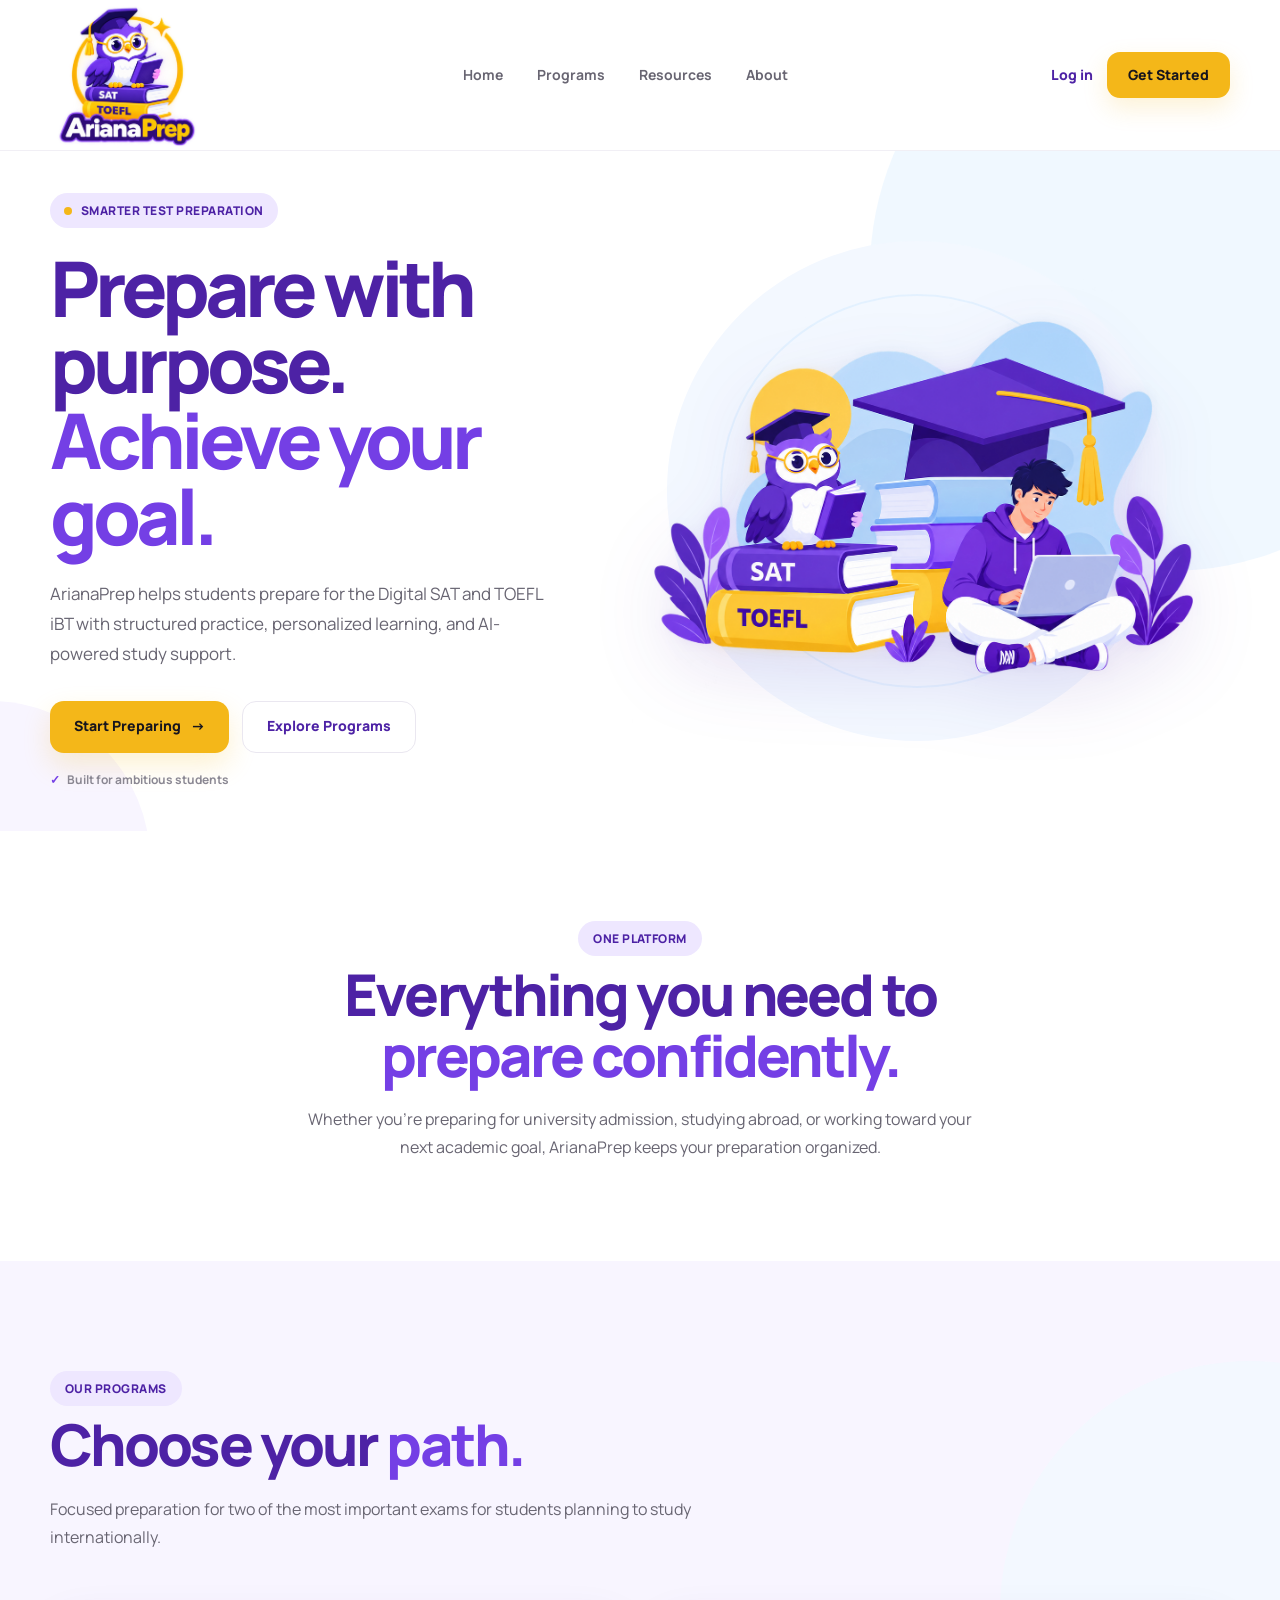
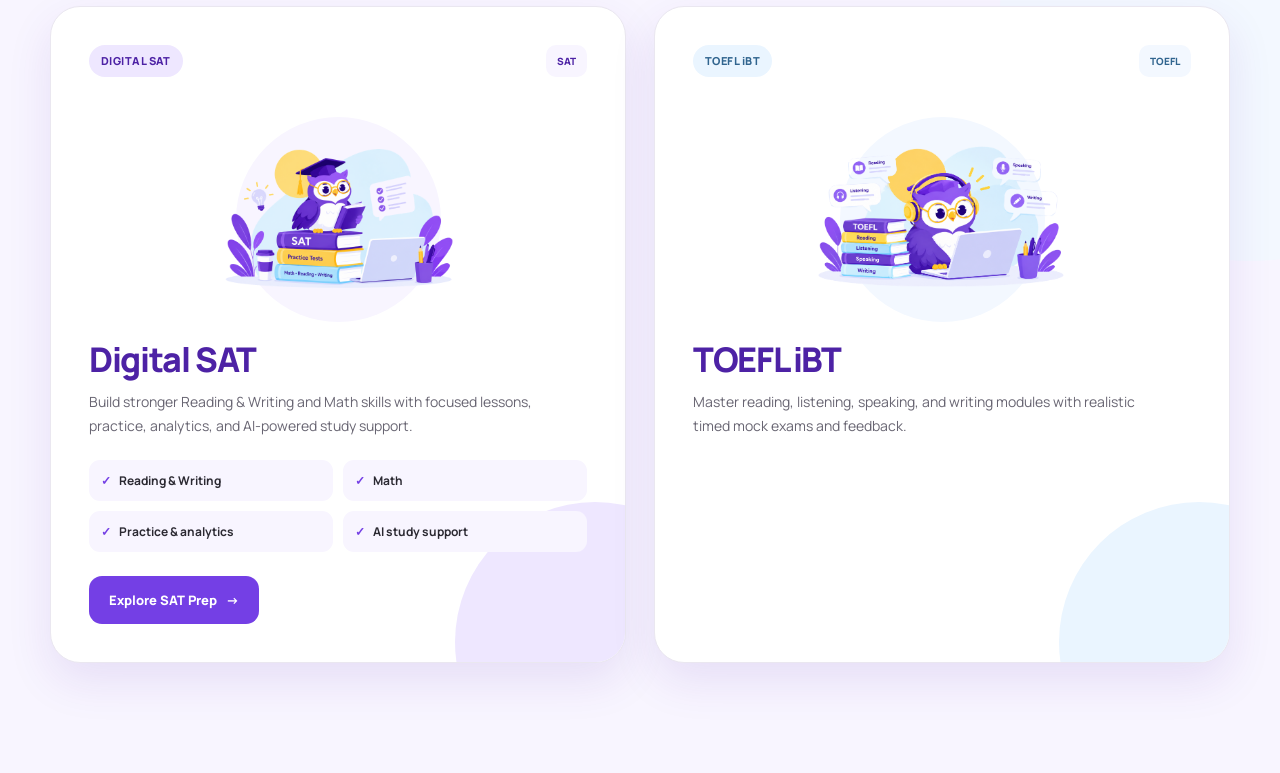
==== commit b2b16de9: "Restore full page layout with verification tag" ====
--- a/frontend/index.html
+++ b/frontend/index.html
@@ -7,12 +7,158 @@
     <!-- Google Search Console Verification Tag -->
     <meta name="google-site-verification" content="a5apJ2iF-7JHBCbOLQ_YykbXS1f9xCWeWZhVwh6sEBQ" />
 
-    <title>ArianaPrep � Digital SAT & TOEFL iBT Preparation</title>
+    <title>ArianaPrep — Digital SAT & TOEFL iBT Preparation</title>
 
     <link rel="stylesheet" href="index.css">
 
-    <link rel="preconnect" href="https://googleapis.com">
-    <link rel="preconnect" href="https://gstatic.com" crossorigin>
-    <link href="https://googleapis.com/css2?family=DM+Sans:wght@400;500;600;700&family=Manrope:wght@500;600;700;800&display=swap" rel="stylesheet">
+    <link rel="preconnect" href="https://fonts.googleapis.com">
+    <link rel="preconnect" href="https://fonts.gstatic.com" crossorigin>
+    <link href="https://fonts.googleapis.com/css2?family=DM+Sans:wght@400;500;600;700&family=Manrope:wght@500;600;700;800&display=swap" rel="stylesheet">
 </head>
 <body>
+
+    <!-- =========================
+         HEADER
+    ========================== -->
+    <header class="site-header">
+        <div class="container header-inner">
+
+            <a href="#home" class="logo">
+                <img src="images/arianaprep-logo.png" alt="ArianaPrep" class="logo-image">
+            </a>
+
+            <nav class="main-nav">
+                <a href="#home">Home</a>
+                <a href="#programs">Programs</a>
+                <a href="#resources">Resources</a>
+                <a href="#about">About</a>
+            </nav>
+
+            <div class="header-actions">
+                <a href="/login" class="login-link">Log in</a>
+                <a href="/register" class="header-button">Get Started</a>
+            </div>
+
+        </div>
+    </header>
+
+    <main>
+
+        <!-- =========================
+             HERO
+        ========================== -->
+        <section class="hero" id="home">
+            <div class="container hero-grid">
+                <div class="hero-content">
+                    <div class="eyebrow">
+                        <span class="eyebrow-dot"></span>
+                        SMARTER TEST PREPARATION
+                    </div>
+                    <h1>
+                        Prepare with purpose.
+                        <span>Achieve your goal.</span>
+                    </h1>
+                    <p class="hero-description">
+                        ArianaPrep helps students prepare for the Digital SAT
+                        and TOEFL iBT with structured practice, personalized
+                        learning, and AI-powered study support.
+                    </p>
+                    <div class="hero-actions">
+                        <a href="/register" class="primary-button">
+                            Start Preparing
+                            <span>→</span>
+                        </a>
+                        <a href="#programs" class="secondary-button">
+                            Explore Programs
+                        </a>
+                    </div>
+                    <div class="hero-note">
+                        <span>✓</span>
+                        Built for ambitious students
+                    </div>
+                </div>
+
+                <div class="hero-visual">
+                    <div class="hero-soft-circle"></div>
+                    <img src="images/hero-creatures.png" alt="ArianaPrep educational creatures" class="hero-creatures">
+                </div>
+            </div>
+        </section>
+
+        <!-- =========================
+             TRUST / INTRO
+        ========================== -->
+        <section class="intro-section">
+            <div class="container">
+                <div class="section-heading centered">
+                    <div class="section-label">ONE PLATFORM</div>
+                    <h2>
+                        Everything you need to
+                        <span>prepare confidently.</span>
+                    </h2>
+                    <p>
+                        Whether you're preparing for university admission,
+                        studying abroad, or working toward your next academic
+                        goal, ArianaPrep keeps your preparation organized.
+                    </p>
+                </div>
+            </div>
+        </section>
+
+        <!-- =========================
+             PROGRAMS
+        ========================== -->
+        <section class="programs-section" id="programs">
+            <div class="container">
+                <div class="section-heading">
+                    <div class="section-label">OUR PROGRAMS</div>
+                    <h2>Choose your <span>path.</span></h2>
+                    <p>Focused preparation for two of the most important exams for students planning to study internationally.</p>
+                </div>
+
+                <div class="program-grid">
+                    <!-- SAT -->
+                    <article class="program-card sat-card">
+                        <div class="program-top">
+                            <div class="program-tag">DIGITAL SAT</div>
+                            <div class="program-icon">SAT</div>
+                        </div>
+                        <div class="program-image">
+                            <img src="images/sat-creature.png" alt="Digital SAT preparation creature">
+                        </div>
+                        <div class="program-content">
+                            <h3>Digital SAT</h3>
+                            <p>Build stronger Reading & Writing and Math skills with focused lessons, practice, analytics, and AI-powered study support.</p>
+                            <ul class="program-list">
+                                <li><span>✓</span> Reading & Writing</li>
+                                <li><span>✓</span> Math</li>
+                                <li><span>✓</span> Practice & analytics</li>
+                                <li><span>✓</span> AI study support</li>
+                            </ul>
+                            <a href="/register" class="program-button sat-button">
+                                Explore SAT Prep <span>→</span>
+                            </a>
+                        </div>
+                    </article>
+
+                    <!-- TOEFL -->
+                    <article class="program-card toefl-card">
+                        <div class="program-top">
+                            <div class="program-tag">TOEFL iBT</div>
+                            <div class="program-icon">TOEFL</div>
+                        </div>
+                        <div class="program-image">
+                            <img src="images/toefl-creature.png" alt="TOEFL iBT preparation creature">
+                        </div>
+                        <div class="program-content">
+                            <h3>TOEFL iBT</h3>
+                            <p>Master reading, listening, speaking, and writing modules with realistic timed mock exams and feedback.</p>
+                        </div>
+                    </article>
+                </div>
+            </div>
+        </section>
+
+    </main>
+</body>
+</html>
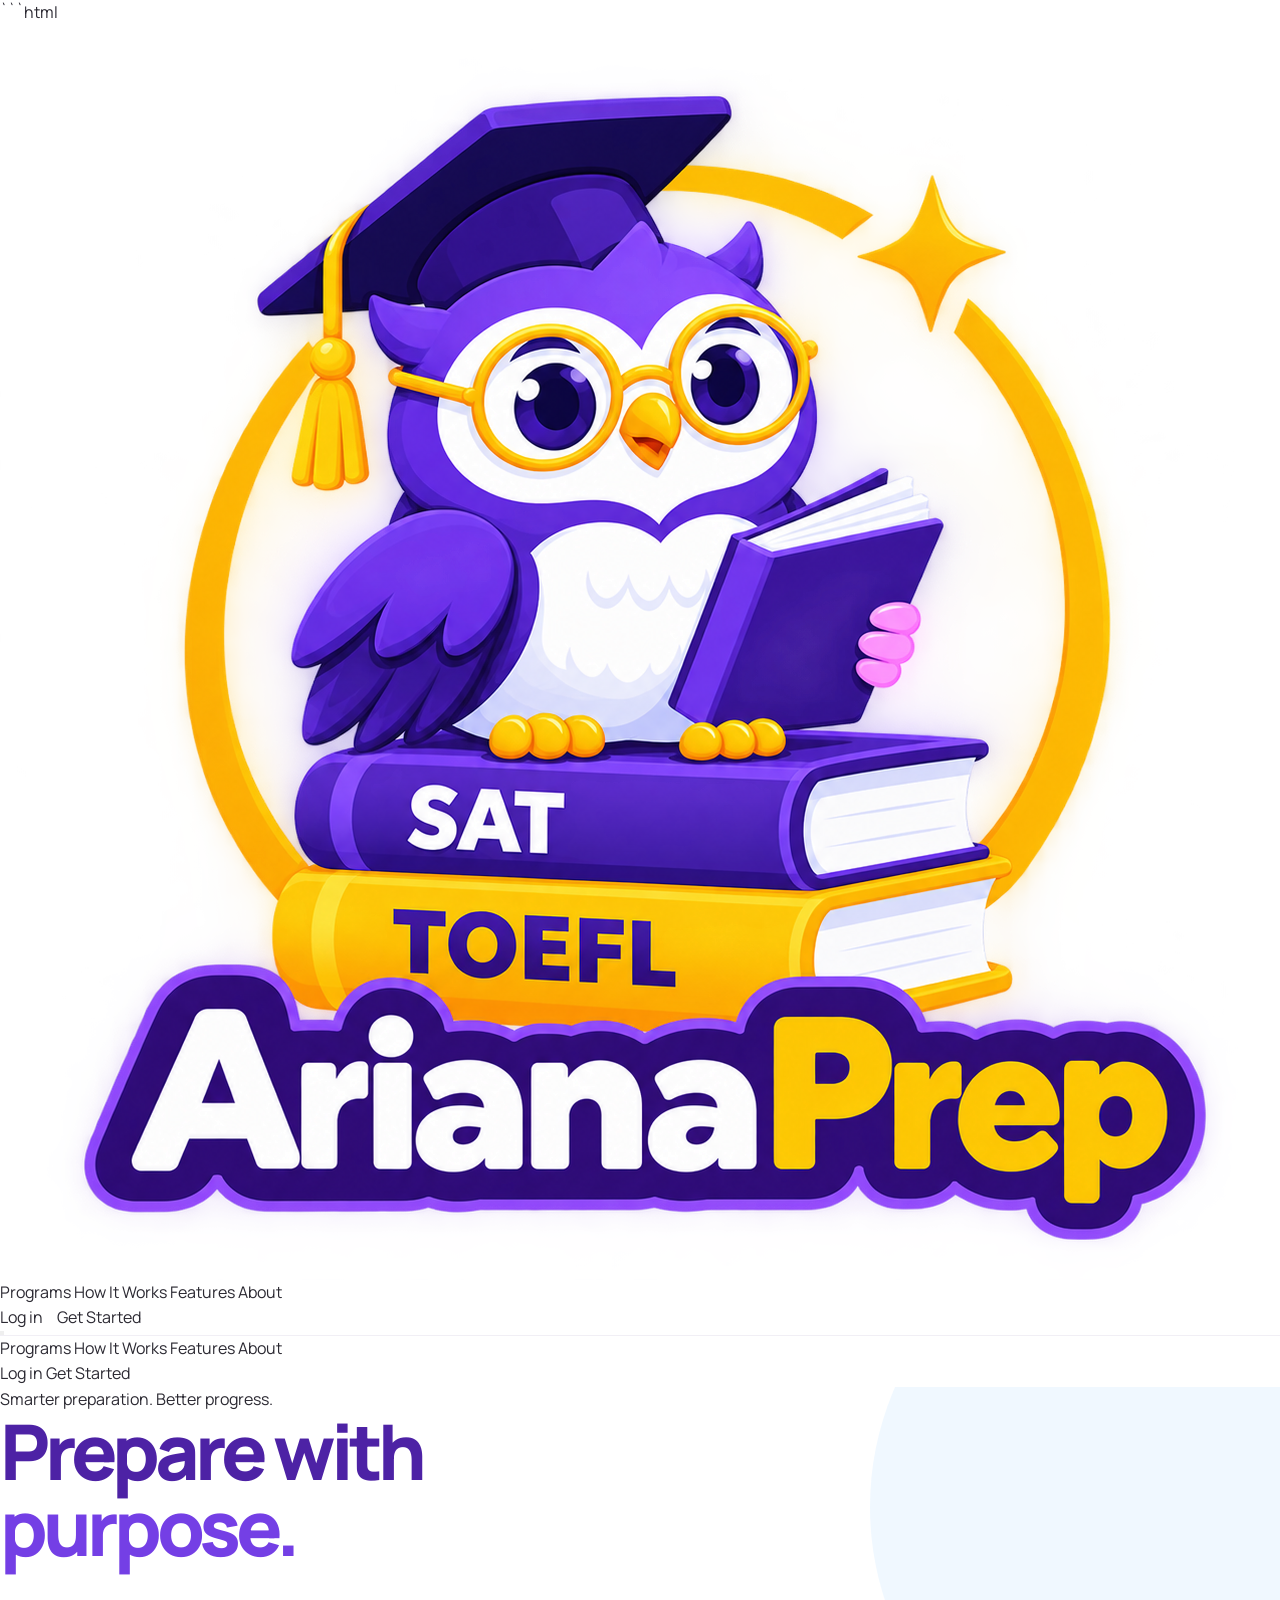
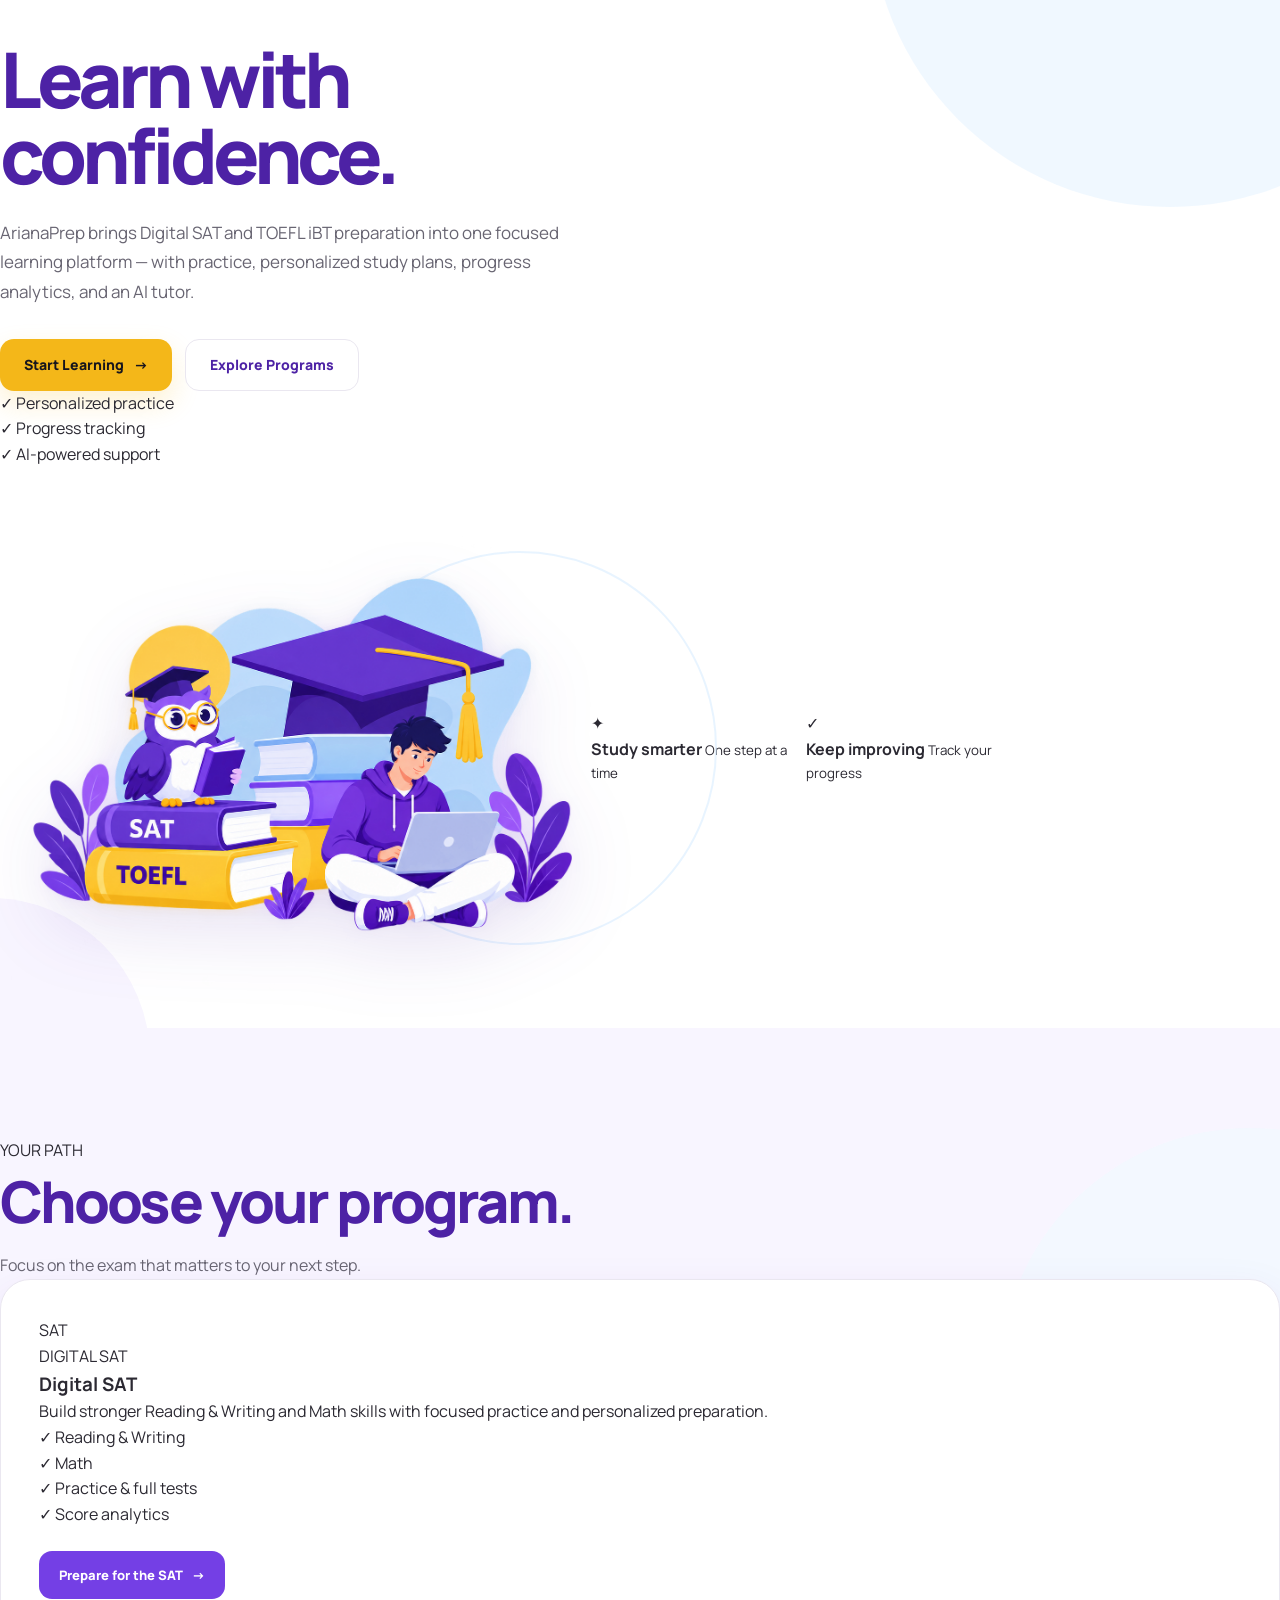
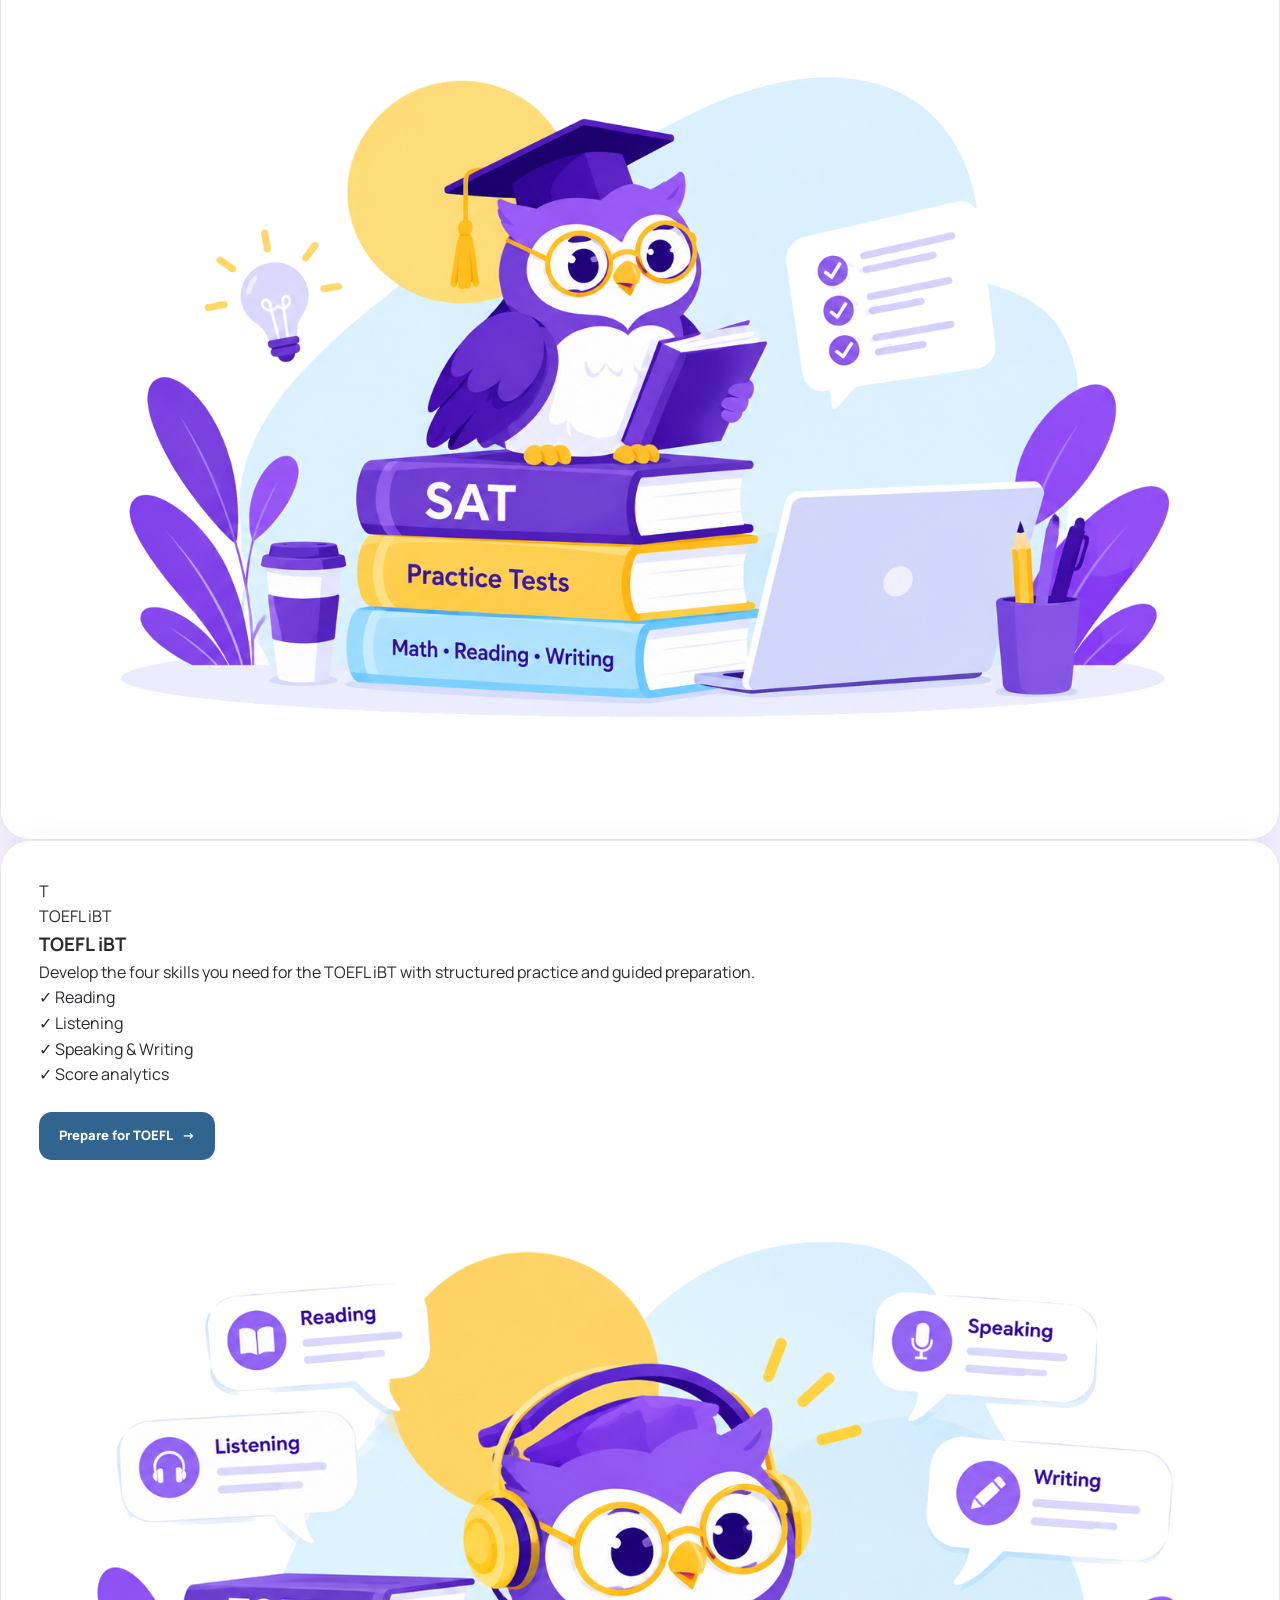
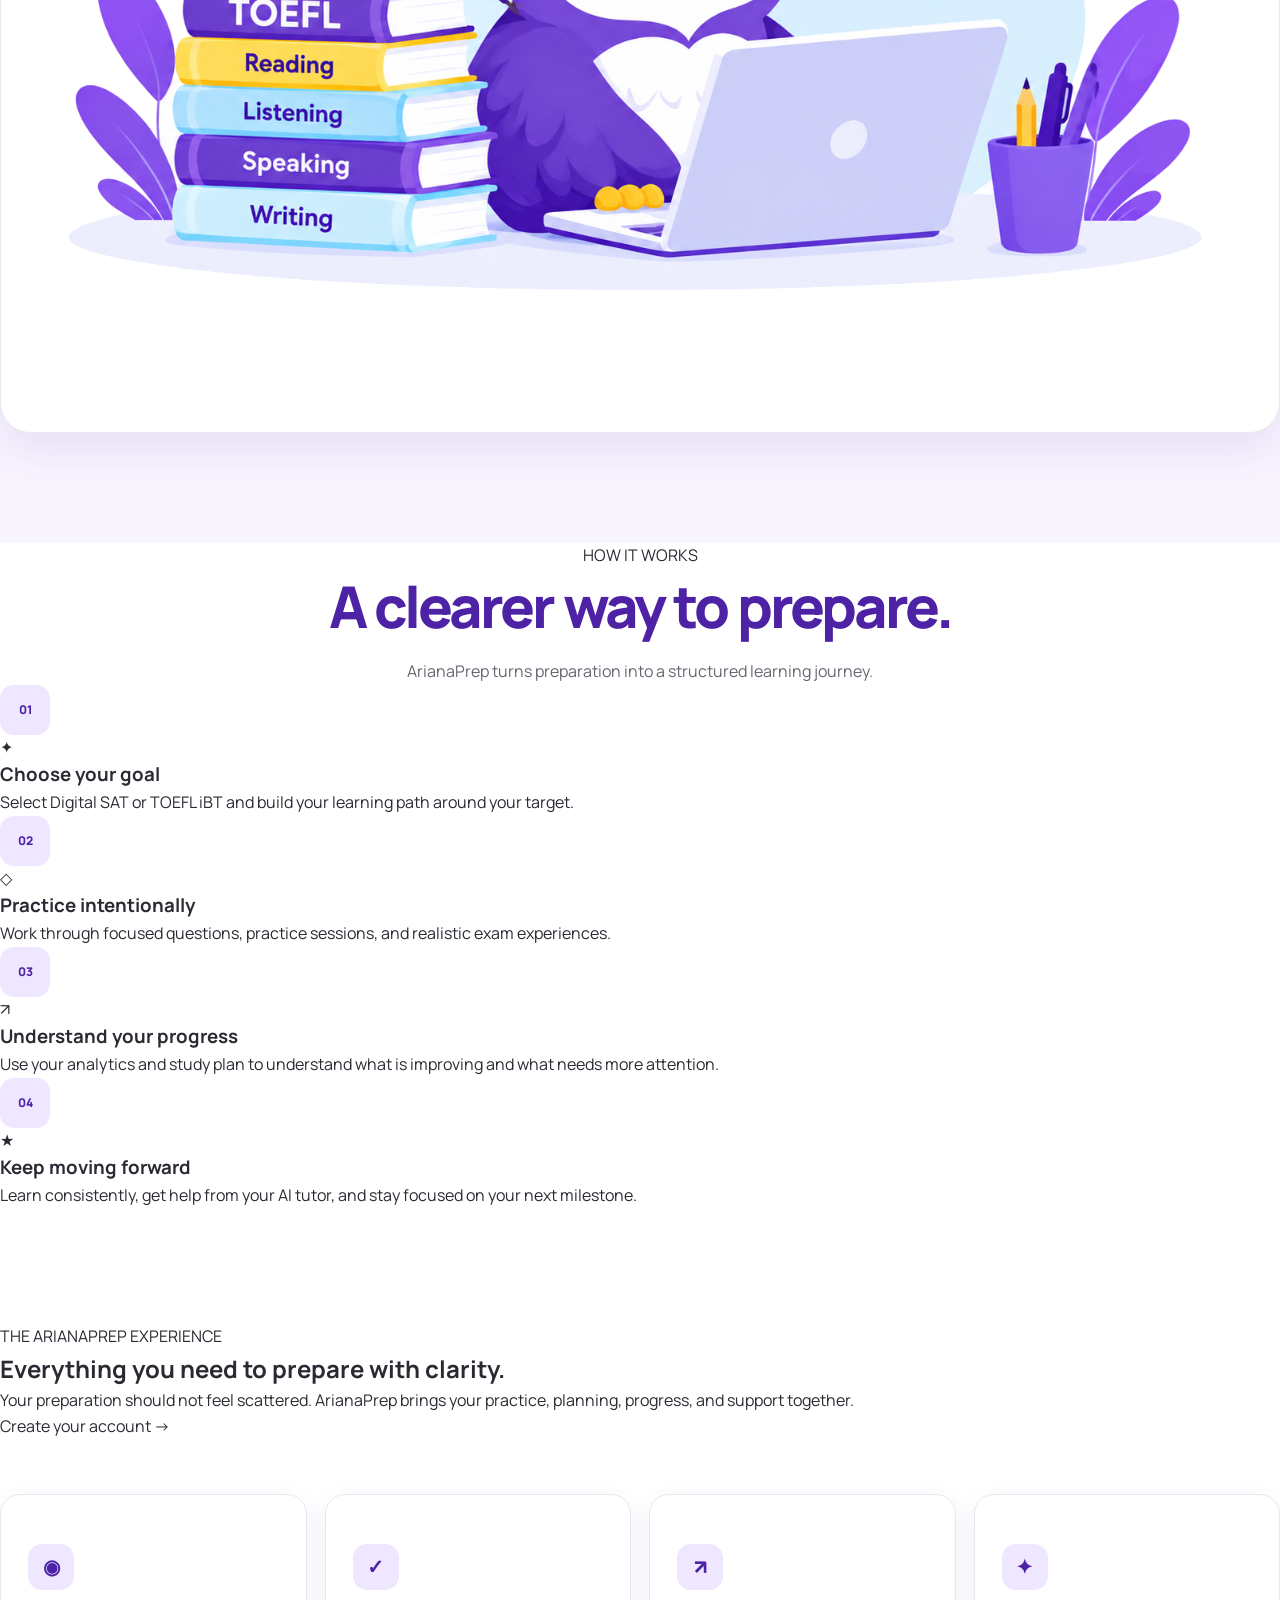
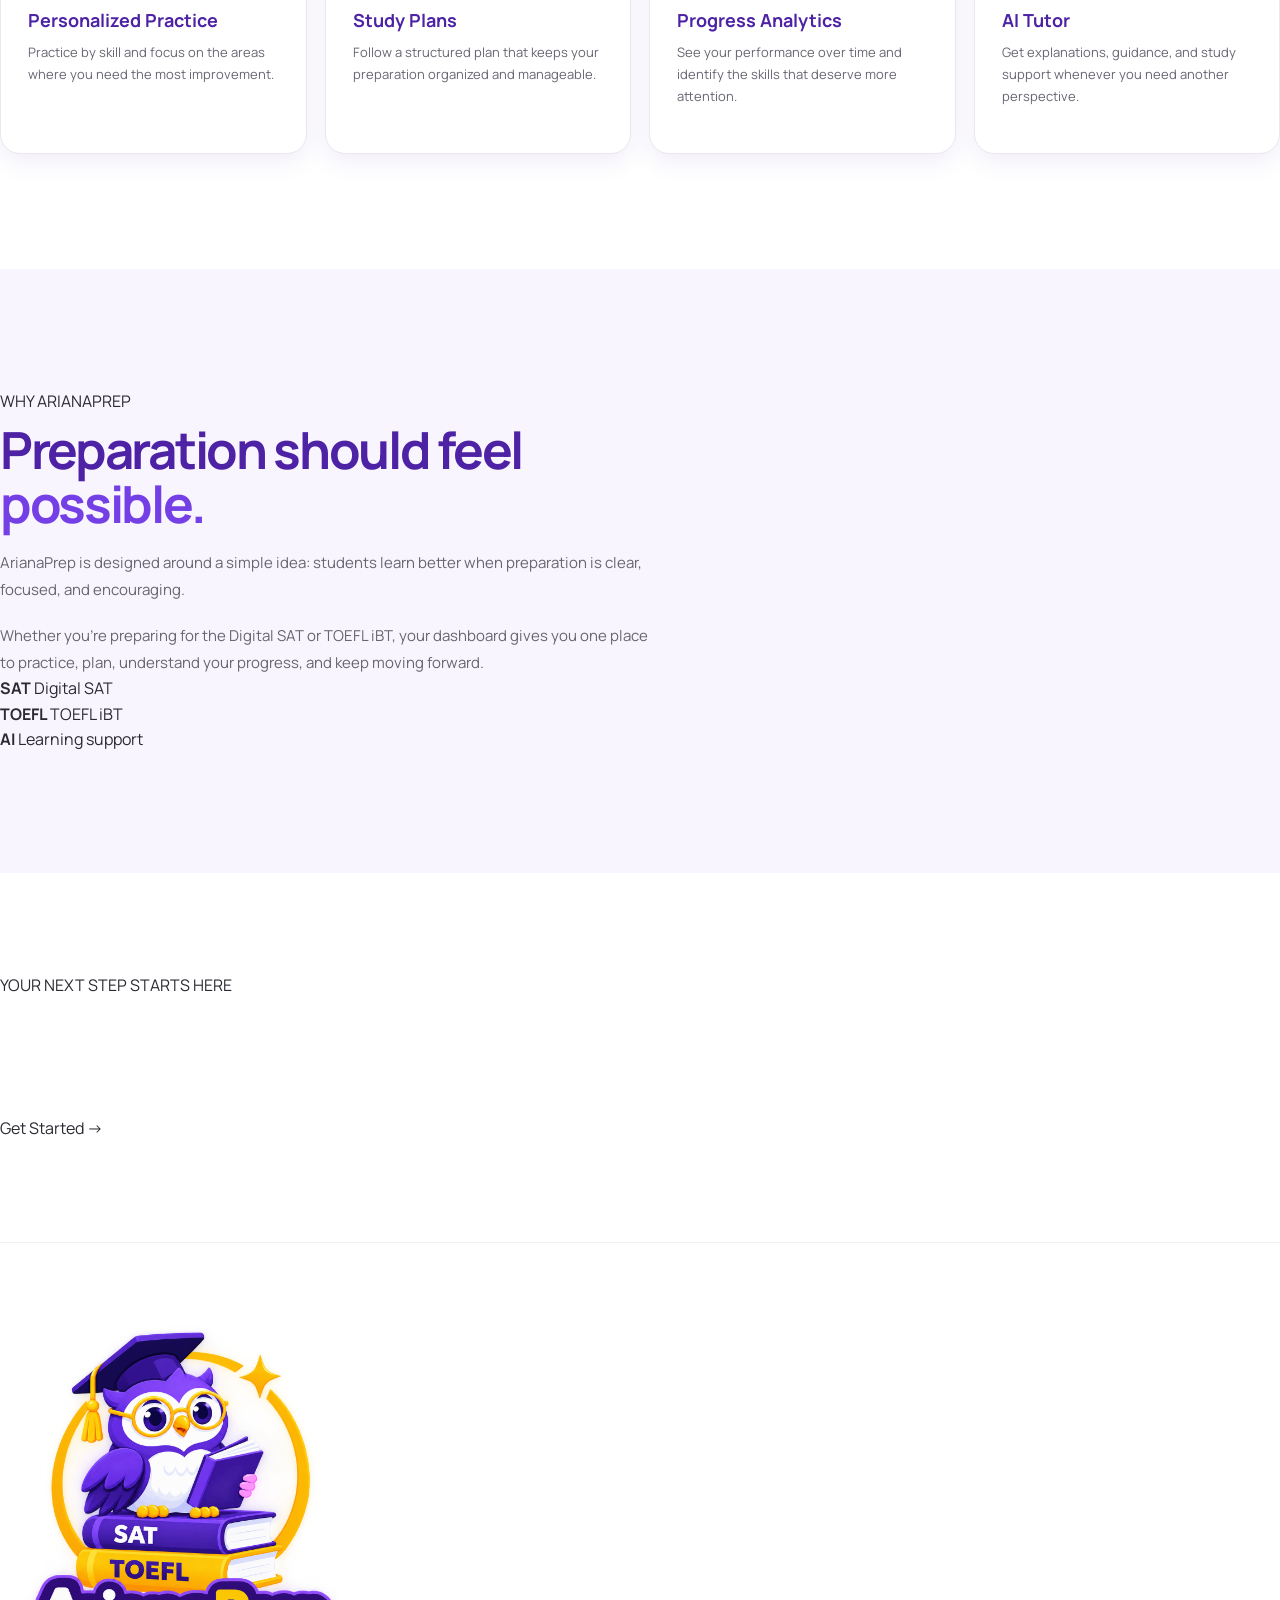
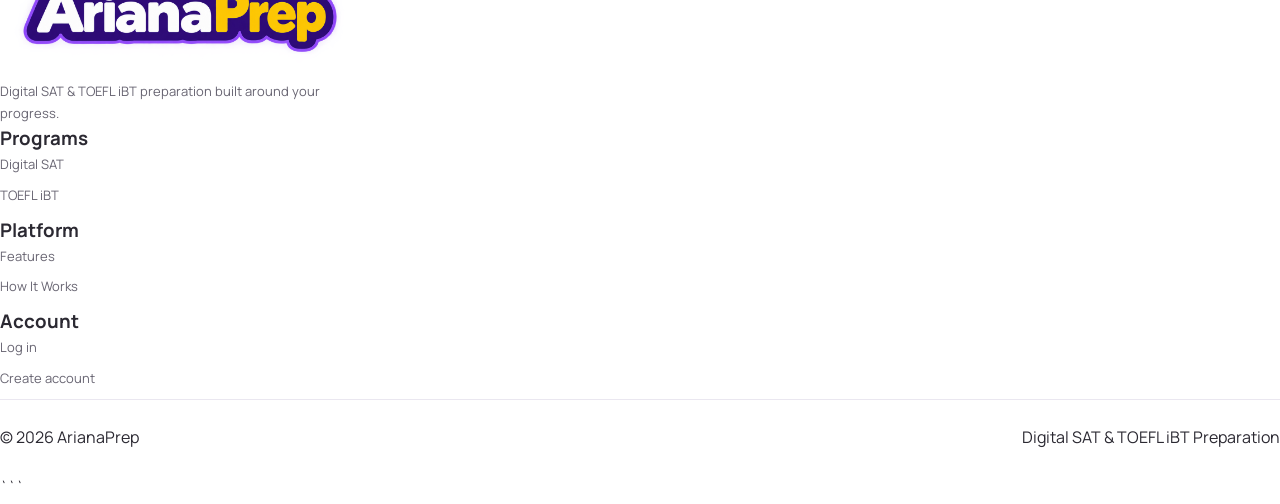
==== commit 3ce27384: "Refactor backend authentication pipelines and update project documentation" ====
--- a/frontend/index.html
+++ b/frontend/index.html
@@ -1,164 +1,1053 @@
+```html
 <!DOCTYPE html>
 <html lang="en">
+
 <head>
     <meta charset="UTF-8">
-    <meta name="viewport" content="width=device-width, initial-scale=1.0">
-    
-    <!-- Google Search Console Verification Tag -->
-    <meta name="google-site-verification" content="a5apJ2iF-7JHBCbOLQ_YykbXS1f9xCWeWZhVwh6sEBQ" />
+
+    <meta
+        name="viewport"
+        content="width=device-width, initial-scale=1.0"
+    >
+
+    <meta
+        name="description"
+        content="ArianaPrep — Digital SAT and TOEFL iBT preparation with personalized practice, study plans, analytics, and AI-powered tutoring."
+    >
+
+    <meta
+        name="theme-color"
+        content="#4b2568"
+    >
 
     <title>ArianaPrep — Digital SAT & TOEFL iBT Preparation</title>
 
-    <link rel="stylesheet" href="index.css">
-
+    <!-- Main stylesheet -->
+    <link
+        rel="stylesheet"
+        href="index.css"
+    >
+
+    <!-- Fonts -->
     <link rel="preconnect" href="https://fonts.googleapis.com">
     <link rel="preconnect" href="https://fonts.gstatic.com" crossorigin>
-    <link href="https://fonts.googleapis.com/css2?family=DM+Sans:wght@400;500;600;700&family=Manrope:wght@500;600;700;800&display=swap" rel="stylesheet">
+
+    <link
+        href="https://fonts.googleapis.com/css2?family=DM+Sans:wght@400;500;600;700&family=Manrope:wght@600;700;800&display=swap"
+        rel="stylesheet"
+    >
 </head>
+
+
 <body>
 
-    <!-- =========================
+    <!-- =====================================================
          HEADER
-    ========================== -->
+         ===================================================== -->
+
     <header class="site-header">
-        <div class="container header-inner">
-
-            <a href="#home" class="logo">
-                <img src="images/arianaprep-logo.png" alt="ArianaPrep" class="logo-image">
+
+        <div class="header-container">
+
+            <a
+                href="/"
+                class="brand"
+                aria-label="ArianaPrep home"
+            >
+                <img
+                    src="images/arianaprep-logo.png"
+                    alt="ArianaPrep"
+                    class="brand-logo"
+                >
             </a>
 
-            <nav class="main-nav">
-                <a href="#home">Home</a>
-                <a href="#programs">Programs</a>
-                <a href="#resources">Resources</a>
-                <a href="#about">About</a>
+
+            <nav
+                class="main-navigation"
+                aria-label="Main navigation"
+            >
+
+                <a href="#programs">
+                    Programs
+                </a>
+
+                <a href="#how-it-works">
+                    How It Works
+                </a>
+
+                <a href="#features">
+                    Features
+                </a>
+
+                <a href="#about">
+                    About
+                </a>
+
             </nav>
 
+
             <div class="header-actions">
-                <a href="/login" class="login-link">Log in</a>
-                <a href="/register" class="header-button">Get Started</a>
+
+                <a
+                    href="/login"
+                    class="header-login"
+                >
+                    Log in
+                </a>
+
+                <a
+                    href="/register"
+                    class="header-signup"
+                >
+                    Get Started
+                </a>
+
             </div>
 
+
+            <button
+                type="button"
+                class="mobile-menu-button"
+                id="mobileMenuButton"
+                aria-label="Open navigation menu"
+                aria-expanded="false"
+            >
+                <span></span>
+                <span></span>
+                <span></span>
+            </button>
+
         </div>
+
     </header>
 
+
+    <!-- =====================================================
+         MOBILE NAVIGATION
+         ===================================================== -->
+
+    <div
+        class="mobile-navigation"
+        id="mobileNavigation"
+        aria-hidden="true"
+    >
+
+        <a href="#programs">
+            Programs
+        </a>
+
+        <a href="#how-it-works">
+            How It Works
+        </a>
+
+        <a href="#features">
+            Features
+        </a>
+
+        <a href="#about">
+            About
+        </a>
+
+        <div class="mobile-navigation-actions">
+
+            <a href="/login">
+                Log in
+            </a>
+
+            <a href="/register">
+                Get Started
+            </a>
+
+        </div>
+
+    </div>
+
+
     <main>
 
-        <!-- =========================
+
+        <!-- =================================================
              HERO
-        ========================== -->
-        <section class="hero" id="home">
-            <div class="container hero-grid">
+             ================================================= -->
+
+        <section class="hero">
+
+            <div class="hero-background-shape hero-shape-one"></div>
+            <div class="hero-background-shape hero-shape-two"></div>
+            <div class="hero-background-shape hero-shape-three"></div>
+
+
+            <div class="hero-container">
+
                 <div class="hero-content">
-                    <div class="eyebrow">
+
+                    <div class="hero-eyebrow">
                         <span class="eyebrow-dot"></span>
-                        SMARTER TEST PREPARATION
+                        Smarter preparation. Better progress.
                     </div>
+
+
                     <h1>
-                        Prepare with purpose.
-                        <span>Achieve your goal.</span>
+                        Prepare with
+                        <span>purpose.</span>
+                        <br>
+                        Learn with confidence.
                     </h1>
+
+
                     <p class="hero-description">
-                        ArianaPrep helps students prepare for the Digital SAT
-                        and TOEFL iBT with structured practice, personalized
-                        learning, and AI-powered study support.
+                        ArianaPrep brings Digital SAT and TOEFL iBT
+                        preparation into one focused learning platform —
+                        with practice, personalized study plans,
+                        progress analytics, and an AI tutor.
                     </p>
+
+
                     <div class="hero-actions">
-                        <a href="/register" class="primary-button">
-                            Start Preparing
+
+                        <a
+                            href="/register"
+                            class="primary-button"
+                        >
+                            Start Learning
                             <span>→</span>
                         </a>
-                        <a href="#programs" class="secondary-button">
+
+                        <a
+                            href="#programs"
+                            class="secondary-button"
+                        >
                             Explore Programs
                         </a>
+
                     </div>
-                    <div class="hero-note">
-                        <span>✓</span>
-                        Built for ambitious students
+
+
+                    <div class="hero-trust">
+
+                        <div class="trust-item">
+                            <span class="trust-icon">✓</span>
+                            <span>Personalized practice</span>
+                        </div>
+
+                        <div class="trust-item">
+                            <span class="trust-icon">✓</span>
+                            <span>Progress tracking</span>
+                        </div>
+
+                        <div class="trust-item">
+                            <span class="trust-icon">✓</span>
+                            <span>AI-powered support</span>
+                        </div>
+
                     </div>
-                </div>
+
+                </div>
+
+
+                <!-- HERO CREATURE ART -->
 
                 <div class="hero-visual">
-                    <div class="hero-soft-circle"></div>
-                    <img src="images/hero-creatures.png" alt="ArianaPrep educational creatures" class="hero-creatures">
-                </div>
+
+                    <div class="hero-visual-glow"></div>
+
+                    <img
+                        src="images/hero-creatures.png"
+                        alt="ArianaPrep educational creatures representing SAT and TOEFL learning"
+                        class="hero-creatures"
+                    >
+
+                    <div class="hero-floating-card hero-floating-card-top">
+
+                        <span class="floating-card-icon">✦</span>
+
+                        <div>
+                            <strong>Study smarter</strong>
+                            <small>One step at a time</small>
+                        </div>
+
+                    </div>
+
+
+                    <div class="hero-floating-card hero-floating-card-bottom">
+
+                        <span class="floating-card-check">✓</span>
+
+                        <div>
+                            <strong>Keep improving</strong>
+                            <small>Track your progress</small>
+                        </div>
+
+                    </div>
+
+                </div>
+
             </div>
+
         </section>
 
-        <!-- =========================
-             TRUST / INTRO
-        ========================== -->
-        <section class="intro-section">
-            <div class="container">
+
+        <!-- =================================================
+             PROGRAMS
+             ================================================= -->
+
+        <section
+            class="programs-section"
+            id="programs"
+        >
+
+            <div class="section-container">
+
+                <div class="section-heading">
+
+                    <div>
+
+                        <span class="section-eyebrow">
+                            YOUR PATH
+                        </span>
+
+                        <h2>
+                            Choose your program.
+                        </h2>
+
+                    </div>
+
+                    <p>
+                        Focus on the exam that matters
+                        to your next step.
+                    </p>
+
+                </div>
+
+
+                <div class="program-cards">
+
+
+                    <!-- SAT -->
+
+                    <article class="program-card sat-program">
+
+                        <div class="program-card-top">
+
+                            <div class="program-mark">
+                                SAT
+                            </div>
+
+                            <span class="program-label">
+                                DIGITAL SAT
+                            </span>
+
+                        </div>
+
+
+                        <div class="program-card-content">
+
+                            <h3>
+                                Digital SAT
+                            </h3>
+
+                            <p>
+                                Build stronger Reading & Writing
+                                and Math skills with focused
+                                practice and personalized preparation.
+                            </p>
+
+
+                            <ul class="program-features">
+
+                                <li>
+                                    <span>✓</span>
+                                    Reading & Writing
+                                </li>
+
+                                <li>
+                                    <span>✓</span>
+                                    Math
+                                </li>
+
+                                <li>
+                                    <span>✓</span>
+                                    Practice & full tests
+                                </li>
+
+                                <li>
+                                    <span>✓</span>
+                                    Score analytics
+                                </li>
+
+                            </ul>
+
+
+                            <a
+                                href="/register"
+                                class="program-button sat-button"
+                            >
+                                Prepare for the SAT
+                                <span>→</span>
+                            </a>
+
+                        </div>
+
+
+                        <div class="program-decoration"></div>
+
+                        <img
+                            src="images/sat-creature.png"
+                            alt=""
+                            class="program-creature"
+                        >
+
+                    </article>
+
+
+                    <!-- TOEFL -->
+
+                    <article class="program-card toefl-program">
+
+                        <div class="program-card-top">
+
+                            <div class="program-mark">
+                                T
+                            </div>
+
+                            <span class="program-label">
+                                TOEFL iBT
+                            </span>
+
+                        </div>
+
+
+                        <div class="program-card-content">
+
+                            <h3>
+                                TOEFL iBT
+                            </h3>
+
+                            <p>
+                                Develop the four skills you need
+                                for the TOEFL iBT with structured
+                                practice and guided preparation.
+                            </p>
+
+
+                            <ul class="program-features">
+
+                                <li>
+                                    <span>✓</span>
+                                    Reading
+                                </li>
+
+                                <li>
+                                    <span>✓</span>
+                                    Listening
+                                </li>
+
+                                <li>
+                                    <span>✓</span>
+                                    Speaking & Writing
+                                </li>
+
+                                <li>
+                                    <span>✓</span>
+                                    Score analytics
+                                </li>
+
+                            </ul>
+
+
+                            <a
+                                href="/register"
+                                class="program-button toefl-button"
+                            >
+                                Prepare for TOEFL
+                                <span>→</span>
+                            </a>
+
+                        </div>
+
+
+                        <div class="program-decoration"></div>
+
+                        <img
+                            src="images/toefl-creature.png"
+                            alt=""
+                            class="program-creature"
+                        >
+
+                    </article>
+
+                </div>
+
+            </div>
+
+        </section>
+
+
+        <!-- =================================================
+             HOW IT WORKS
+             ================================================= -->
+
+        <section
+            class="how-section"
+            id="how-it-works"
+        >
+
+            <div class="section-container">
+
                 <div class="section-heading centered">
-                    <div class="section-label">ONE PLATFORM</div>
+
+                    <span class="section-eyebrow">
+                        HOW IT WORKS
+                    </span>
+
                     <h2>
-                        Everything you need to
-                        <span>prepare confidently.</span>
+                        A clearer way to prepare.
                     </h2>
+
                     <p>
-                        Whether you're preparing for university admission,
-                        studying abroad, or working toward your next academic
-                        goal, ArianaPrep keeps your preparation organized.
+                        ArianaPrep turns preparation into
+                        a structured learning journey.
                     </p>
-                </div>
+
+                </div>
+
+
+                <div class="steps-grid">
+
+
+                    <article class="step-card">
+
+                        <div class="step-number">
+                            01
+                        </div>
+
+                        <div class="step-icon">
+                            ✦
+                        </div>
+
+                        <h3>
+                            Choose your goal
+                        </h3>
+
+                        <p>
+                            Select Digital SAT or TOEFL iBT
+                            and build your learning path
+                            around your target.
+                        </p>
+
+                    </article>
+
+
+                    <article class="step-card">
+
+                        <div class="step-number">
+                            02
+                        </div>
+
+                        <div class="step-icon">
+                            ◇
+                        </div>
+
+                        <h3>
+                            Practice intentionally
+                        </h3>
+
+                        <p>
+                            Work through focused questions,
+                            practice sessions, and realistic
+                            exam experiences.
+                        </p>
+
+                    </article>
+
+
+                    <article class="step-card">
+
+                        <div class="step-number">
+                            03
+                        </div>
+
+                        <div class="step-icon">
+                            ↗
+                        </div>
+
+                        <h3>
+                            Understand your progress
+                        </h3>
+
+                        <p>
+                            Use your analytics and study plan
+                            to understand what is improving
+                            and what needs more attention.
+                        </p>
+
+                    </article>
+
+
+                    <article class="step-card">
+
+                        <div class="step-number">
+                            04
+                        </div>
+
+                        <div class="step-icon">
+                            ★
+                        </div>
+
+                        <h3>
+                            Keep moving forward
+                        </h3>
+
+                        <p>
+                            Learn consistently, get help from
+                            your AI tutor, and stay focused on
+                            your next milestone.
+                        </p>
+
+                    </article>
+
+                </div>
+
             </div>
+
         </section>
 
-        <!-- =========================
-             PROGRAMS
-        ========================== -->
-        <section class="programs-section" id="programs">
-            <div class="container">
-                <div class="section-heading">
-                    <div class="section-label">OUR PROGRAMS</div>
-                    <h2>Choose your <span>path.</span></h2>
-                    <p>Focused preparation for two of the most important exams for students planning to study internationally.</p>
-                </div>
-
-                <div class="program-grid">
-                    <!-- SAT -->
-                    <article class="program-card sat-card">
-                        <div class="program-top">
-                            <div class="program-tag">DIGITAL SAT</div>
-                            <div class="program-icon">SAT</div>
-                        </div>
-                        <div class="program-image">
-                            <img src="images/sat-creature.png" alt="Digital SAT preparation creature">
-                        </div>
-                        <div class="program-content">
-                            <h3>Digital SAT</h3>
-                            <p>Build stronger Reading & Writing and Math skills with focused lessons, practice, analytics, and AI-powered study support.</p>
-                            <ul class="program-list">
-                                <li><span>✓</span> Reading & Writing</li>
-                                <li><span>✓</span> Math</li>
-                                <li><span>✓</span> Practice & analytics</li>
-                                <li><span>✓</span> AI study support</li>
-                            </ul>
-                            <a href="/register" class="program-button sat-button">
-                                Explore SAT Prep <span>→</span>
-                            </a>
-                        </div>
-                    </article>
-
-                    <!-- TOEFL -->
-                    <article class="program-card toefl-card">
-                        <div class="program-top">
-                            <div class="program-tag">TOEFL iBT</div>
-                            <div class="program-icon">TOEFL</div>
-                        </div>
-                        <div class="program-image">
-                            <img src="images/toefl-creature.png" alt="TOEFL iBT preparation creature">
-                        </div>
-                        <div class="program-content">
-                            <h3>TOEFL iBT</h3>
-                            <p>Master reading, listening, speaking, and writing modules with realistic timed mock exams and feedback.</p>
-                        </div>
-                    </article>
-                </div>
+
+        <!-- =================================================
+             FEATURES
+             ================================================= -->
+
+        <section
+            class="features-section"
+            id="features"
+        >
+
+            <div class="section-container">
+
+                <div class="feature-layout">
+
+                    <div class="feature-intro">
+
+                        <span class="section-eyebrow">
+                            THE ARIANAPREP EXPERIENCE
+                        </span>
+
+                        <h2>
+                            Everything you need
+                            to prepare with clarity.
+                        </h2>
+
+                        <p>
+                            Your preparation should not feel
+                            scattered. ArianaPrep brings your
+                            practice, planning, progress, and
+                            support together.
+                        </p>
+
+                        <a
+                            href="/register"
+                            class="text-button"
+                        >
+                            Create your account
+                            <span>→</span>
+                        </a>
+
+                    </div>
+
+
+                    <div class="feature-grid">
+
+
+                        <article class="feature-card">
+
+                            <div class="feature-icon purple">
+                                ◉
+                            </div>
+
+                            <h3>
+                                Personalized Practice
+                            </h3>
+
+                            <p>
+                                Practice by skill and focus
+                                on the areas where you need
+                                the most improvement.
+                            </p>
+
+                        </article>
+
+
+                        <article class="feature-card">
+
+                            <div class="feature-icon gold">
+                                ✓
+                            </div>
+
+                            <h3>
+                                Study Plans
+                            </h3>
+
+                            <p>
+                                Follow a structured plan that
+                                keeps your preparation organized
+                                and manageable.
+                            </p>
+
+                        </article>
+
+
+                        <article class="feature-card">
+
+                            <div class="feature-icon blue">
+                                ↗
+                            </div>
+
+                            <h3>
+                                Progress Analytics
+                            </h3>
+
+                            <p>
+                                See your performance over time
+                                and identify the skills that
+                                deserve more attention.
+                            </p>
+
+                        </article>
+
+
+                        <article class="feature-card">
+
+                            <div class="feature-icon lavender">
+                                ✦
+                            </div>
+
+                            <h3>
+                                AI Tutor
+                            </h3>
+
+                            <p>
+                                Get explanations, guidance,
+                                and study support whenever
+                                you need another perspective.
+                            </p>
+
+                        </article>
+
+                    </div>
+
+                </div>
+
             </div>
+
         </section>
 
+
+        <!-- =================================================
+             ABOUT
+             ================================================= -->
+
+        <section
+            class="about-section"
+            id="about"
+        >
+
+            <div class="section-container">
+
+                <div class="about-card">
+
+                    <div class="about-content">
+
+                        <span class="section-eyebrow">
+                            WHY ARIANAPREP
+                        </span>
+
+                        <h2>
+                            Preparation should feel
+                            <span>possible.</span>
+                        </h2>
+
+                        <p>
+                            ArianaPrep is designed around a
+                            simple idea: students learn better
+                            when preparation is clear, focused,
+                            and encouraging.
+                        </p>
+
+                        <p>
+                            Whether you're preparing for the
+                            Digital SAT or TOEFL iBT, your
+                            dashboard gives you one place to
+                            practice, plan, understand your
+                            progress, and keep moving forward.
+                        </p>
+
+                    </div>
+
+
+                    <div class="about-stat-area">
+
+                        <div class="about-stat">
+
+                            <strong>
+                                SAT
+                            </strong>
+
+                            <span>
+                                Digital SAT
+                            </span>
+
+                        </div>
+
+
+                        <div class="about-stat">
+
+                            <strong>
+                                TOEFL
+                            </strong>
+
+                            <span>
+                                TOEFL iBT
+                            </span>
+
+                        </div>
+
+
+                        <div class="about-stat">
+
+                            <strong>
+                                AI
+                            </strong>
+
+                            <span>
+                                Learning support
+                            </span>
+
+                        </div>
+
+                    </div>
+
+                </div>
+
+            </div>
+
+        </section>
+
+
+        <!-- =================================================
+             CTA
+             ================================================= -->
+
+        <section class="cta-section">
+
+            <div class="cta-container">
+
+                <div class="cta-decoration cta-decoration-one"></div>
+                <div class="cta-decoration cta-decoration-two"></div>
+
+                <div class="cta-content">
+
+                    <span class="cta-eyebrow">
+                        YOUR NEXT STEP STARTS HERE
+                    </span>
+
+                    <h2>
+                        Ready to start preparing?
+                    </h2>
+
+                    <p>
+                        Create your ArianaPrep account and
+                        start building your preparation plan.
+                    </p>
+
+                    <a
+                        href="/register"
+                        class="cta-button"
+                    >
+                        Get Started
+                        <span>→</span>
+                    </a>
+
+                </div>
+
+            </div>
+
+        </section>
+
+
     </main>
+
+
+    <!-- =====================================================
+         FOOTER
+         ===================================================== -->
+
+    <footer class="site-footer">
+
+        <div class="footer-container">
+
+            <div class="footer-brand">
+
+                <a href="/">
+                    <img
+                        src="images/arianaprep-logo.png"
+                        alt="ArianaPrep"
+                    >
+                </a>
+
+                <p>
+                    Digital SAT & TOEFL iBT preparation
+                    built around your progress.
+                </p>
+
+            </div>
+
+
+            <div class="footer-links">
+
+                <div class="footer-column">
+
+                    <h3>
+                        Programs
+                    </h3>
+
+                    <a href="#programs">
+                        Digital SAT
+                    </a>
+
+                    <a href="#programs">
+                        TOEFL iBT
+                    </a>
+
+                </div>
+
+
+                <div class="footer-column">
+
+                    <h3>
+                        Platform
+                    </h3>
+
+                    <a href="#features">
+                        Features
+                    </a>
+
+                    <a href="#how-it-works">
+                        How It Works
+                    </a>
+
+                </div>
+
+
+                <div class="footer-column">
+
+                    <h3>
+                        Account
+                    </h3>
+
+                    <a href="/login">
+                        Log in
+                    </a>
+
+                    <a href="/register">
+                        Create account
+                    </a>
+
+                </div>
+
+            </div>
+
+        </div>
+
+
+        <div class="footer-bottom">
+
+            <span>
+                © 2026 ArianaPrep
+            </span>
+
+            <span>
+                Digital SAT & TOEFL iBT Preparation
+            </span>
+
+        </div>
+
+    </footer>
+
+
+    <!-- =====================================================
+         JAVASCRIPT
+         ===================================================== -->
+
+    <script>
+
+        document.addEventListener("DOMContentLoaded", function () {
+
+            const menuButton =
+                document.getElementById("mobileMenuButton");
+
+            const mobileNavigation =
+                document.getElementById("mobileNavigation");
+
+
+            if (menuButton && mobileNavigation) {
+
+                menuButton.addEventListener("click", function () {
+
+                    const isOpen =
+                        menuButton.getAttribute("aria-expanded") === "true";
+
+
+                    menuButton.setAttribute(
+                        "aria-expanded",
+                        String(!isOpen)
+                    );
+
+
+                    mobileNavigation.classList.toggle(
+                        "open",
+                        !isOpen
+                    );
+
+
+                    mobileNavigation.setAttribute(
+                        "aria-hidden",
+                        String(isOpen)
+                    );
+
+                });
+
+
+                const mobileLinks =
+                    mobileNavigation.querySelectorAll("a");
+
+
+                mobileLinks.forEach(function (link) {
+
+                    link.addEventListener("click", function () {
+
+                        menuButton.setAttribute(
+                            "aria-expanded",
+                            "false"
+                        );
+
+                        mobileNavigation.classList.remove("open");
+
+                        mobileNavigation.setAttribute(
+                            "aria-hidden",
+                            "true"
+                        );
+
+                    });
+
+                });
+
+            }
+
+        });
+
+    </script>
+
 </body>
+
 </html>
+```
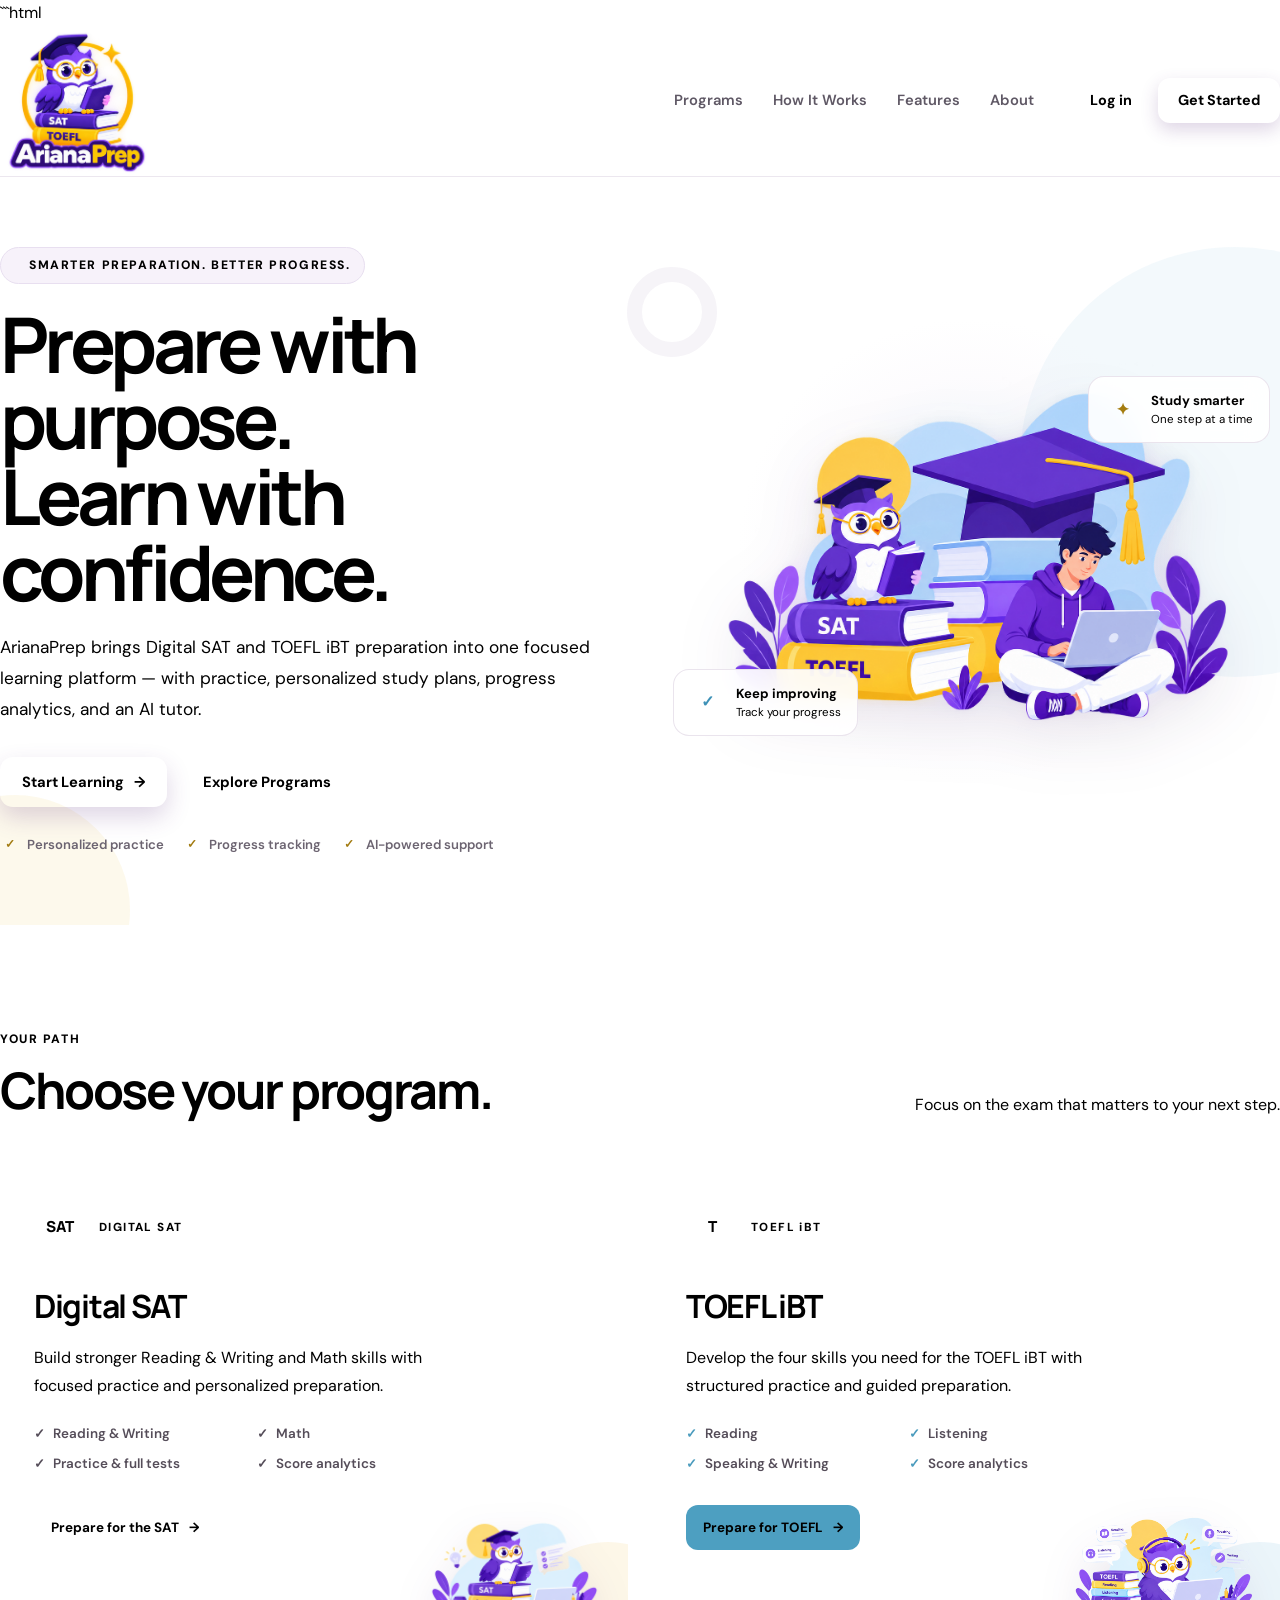
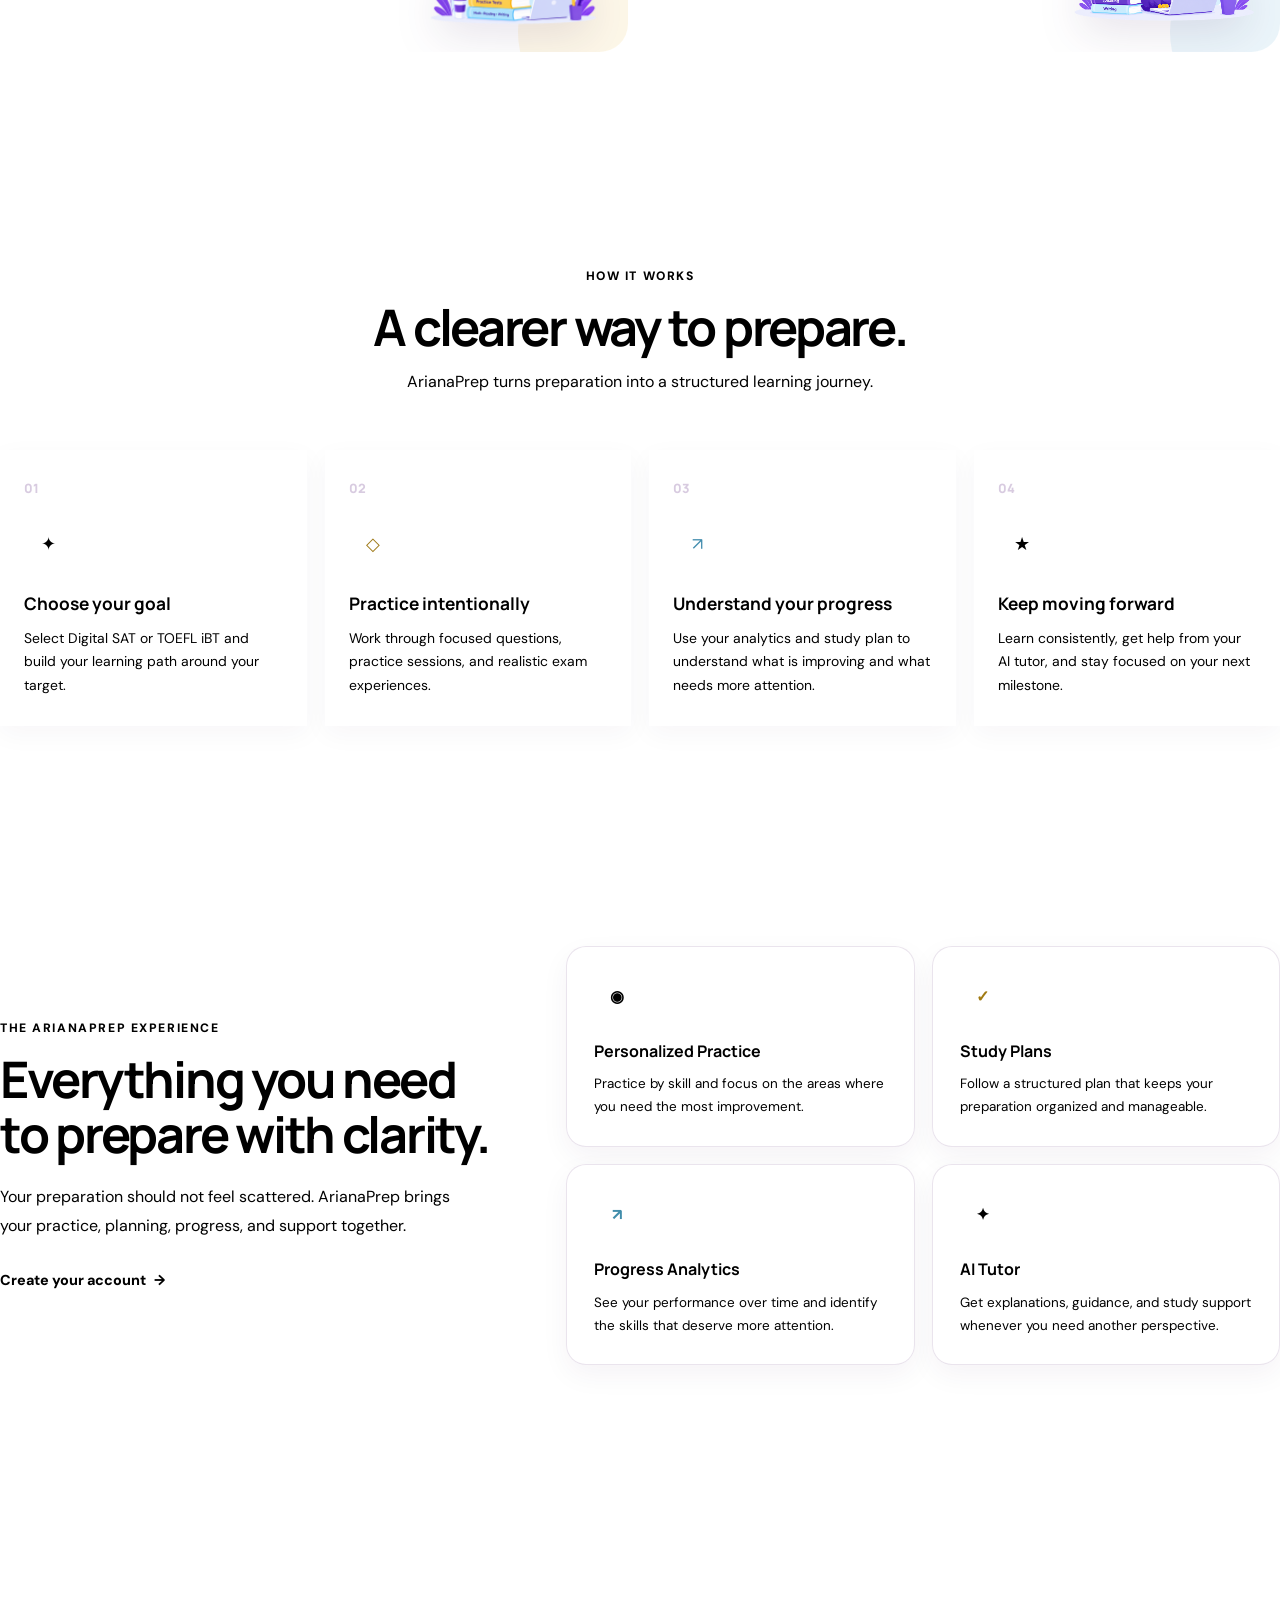
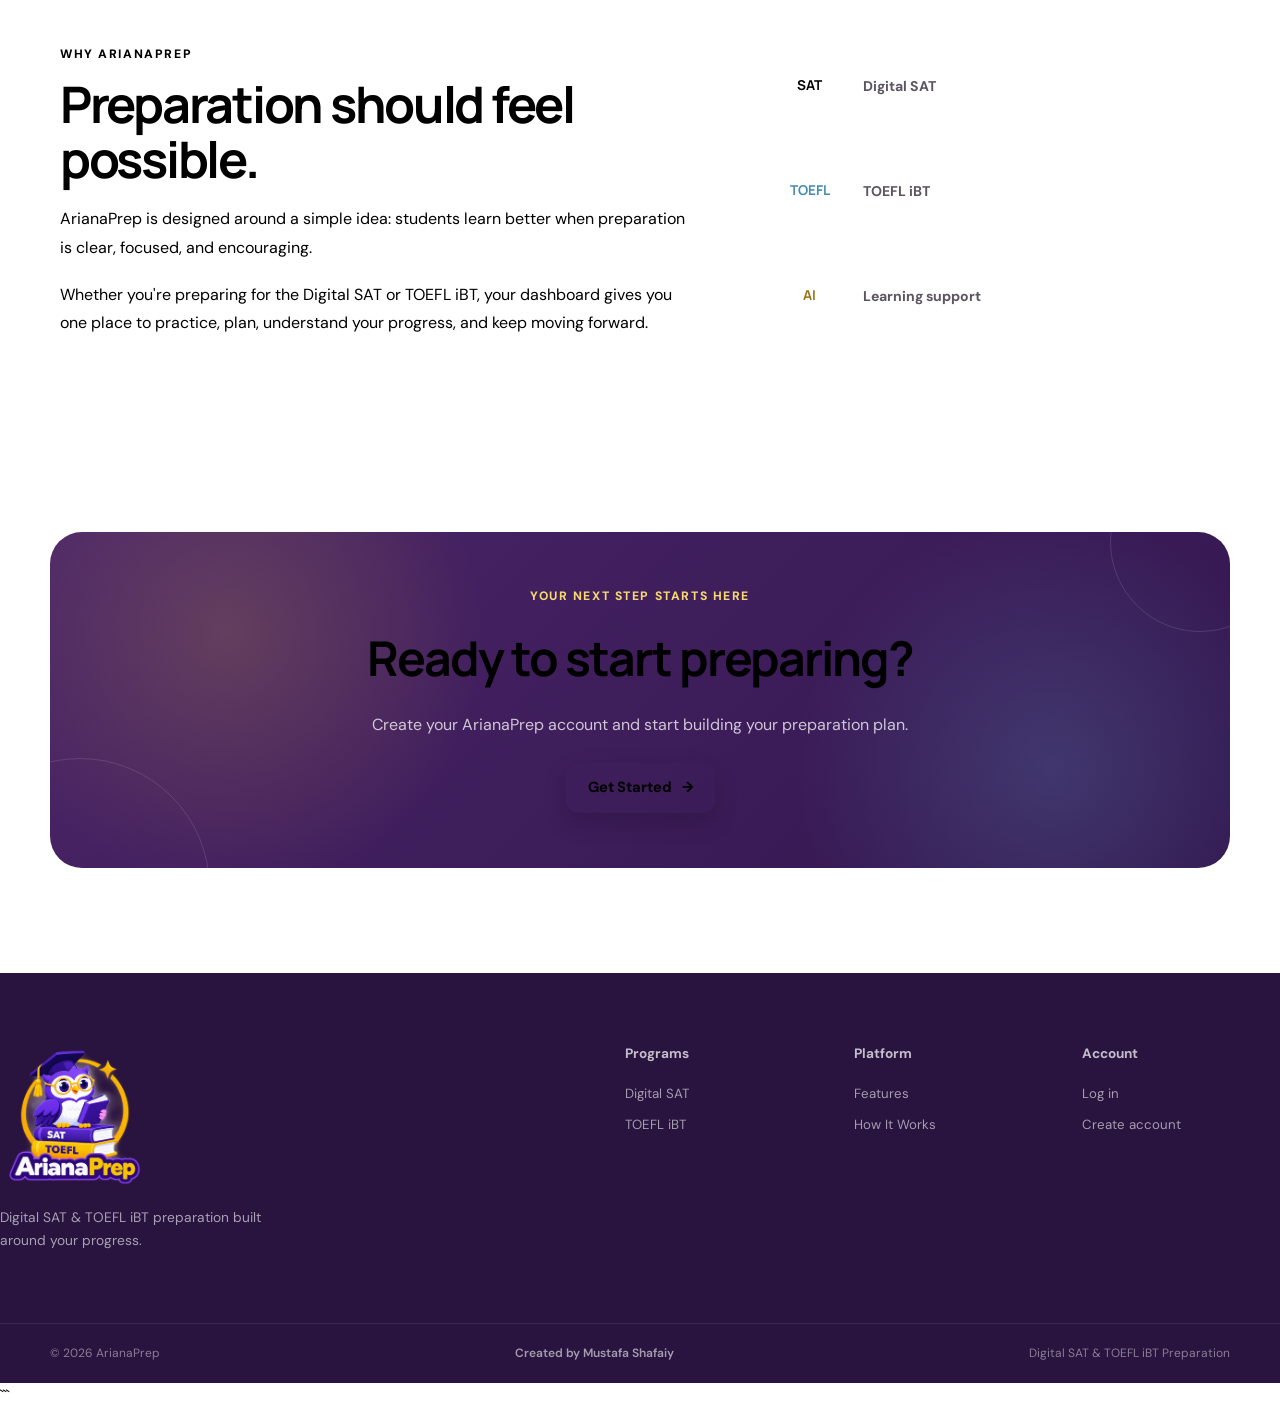
==== commit 338512b9: "Update ArianaPrep homepage design" ====
--- a/frontend/index.html
+++ b/frontend/index.html
@@ -22,13 +22,11 @@
 
     <title>ArianaPrep — Digital SAT & TOEFL iBT Preparation</title>
 
-    <!-- Main stylesheet -->
     <link
         rel="stylesheet"
         href="index.css"
     >
 
-    <!-- Fonts -->
     <link rel="preconnect" href="https://fonts.googleapis.com">
     <link rel="preconnect" href="https://fonts.gstatic.com" crossorigin>
 
@@ -38,22 +36,17 @@
     >
 </head>
 
-
 <body>
 
-    <!-- =====================================================
+    <!-- =========================
          HEADER
-         ===================================================== -->
+    ========================== -->
 
     <header class="site-header">
 
         <div class="header-container">
 
-            <a
-                href="/"
-                class="brand"
-                aria-label="ArianaPrep home"
-            >
+            <a href="/" class="brand" aria-label="ArianaPrep home">
                 <img
                     src="images/arianaprep-logo.png"
                     alt="ArianaPrep"
@@ -61,49 +54,25 @@
                 >
             </a>
 
-
             <nav
                 class="main-navigation"
                 aria-label="Main navigation"
             >
-
-                <a href="#programs">
-                    Programs
-                </a>
-
-                <a href="#how-it-works">
-                    How It Works
-                </a>
-
-                <a href="#features">
-                    Features
-                </a>
-
-                <a href="#about">
-                    About
-                </a>
-
+                <a href="#programs">Programs</a>
+                <a href="#how-it-works">How It Works</a>
+                <a href="#features">Features</a>
+                <a href="#about">About</a>
             </nav>
 
-
             <div class="header-actions">
-
-                <a
-                    href="/login"
-                    class="header-login"
-                >
+                <a href="/login" class="header-login">
                     Log in
                 </a>
 
-                <a
-                    href="/register"
-                    class="header-signup"
-                >
+                <a href="/register" class="header-signup">
                     Get Started
                 </a>
-
             </div>
-
 
             <button
                 type="button"
@@ -122,9 +91,9 @@
     </header>
 
 
-    <!-- =====================================================
+    <!-- =========================
          MOBILE NAVIGATION
-         ===================================================== -->
+    ========================== -->
 
     <div
         class="mobile-navigation"
@@ -132,32 +101,14 @@
         aria-hidden="true"
     >
 
-        <a href="#programs">
-            Programs
-        </a>
-
-        <a href="#how-it-works">
-            How It Works
-        </a>
-
-        <a href="#features">
-            Features
-        </a>
-
-        <a href="#about">
-            About
-        </a>
+        <a href="#programs">Programs</a>
+        <a href="#how-it-works">How It Works</a>
+        <a href="#features">Features</a>
+        <a href="#about">About</a>
 
         <div class="mobile-navigation-actions">
-
-            <a href="/login">
-                Log in
-            </a>
-
-            <a href="/register">
-                Get Started
-            </a>
-
+            <a href="/login">Log in</a>
+            <a href="/register">Get Started</a>
         </div>
 
     </div>
@@ -165,17 +116,15 @@
 
     <main>
 
-
-        <!-- =================================================
+        <!-- =========================
              HERO
-             ================================================= -->
+        ========================== -->
 
         <section class="hero">
 
             <div class="hero-background-shape hero-shape-one"></div>
             <div class="hero-background-shape hero-shape-two"></div>
             <div class="hero-background-shape hero-shape-three"></div>
-
 
             <div class="hero-container">
 
@@ -186,14 +135,10 @@
                         Smarter preparation. Better progress.
                     </div>
 
-
                     <h1>
-                        Prepare with
-                        <span>purpose.</span>
-                        <br>
+                        Prepare with <span>purpose.</span><br>
                         Learn with confidence.
                     </h1>
-
 
                     <p class="hero-description">
                         ArianaPrep brings Digital SAT and TOEFL iBT
@@ -201,7 +146,6 @@
                         with practice, personalized study plans,
                         progress analytics, and an AI tutor.
                     </p>
-
 
                     <div class="hero-actions">
 
@@ -222,7 +166,6 @@
 
                     </div>
 
-
                     <div class="hero-trust">
 
                         <div class="trust-item">
@@ -244,8 +187,6 @@
 
                 </div>
 
-
-                <!-- HERO CREATURE ART -->
 
                 <div class="hero-visual">
 
@@ -268,7 +209,6 @@
 
                     </div>
 
-
                     <div class="hero-floating-card hero-floating-card-bottom">
 
                         <span class="floating-card-check">✓</span>
@@ -287,9 +227,9 @@
         </section>
 
 
-        <!-- =================================================
+        <!-- =========================
              PROGRAMS
-             ================================================= -->
+        ========================== -->
 
         <section
             class="programs-section"
@@ -301,7 +241,6 @@
                 <div class="section-heading">
 
                     <div>
-
                         <span class="section-eyebrow">
                             YOUR PATH
                         </span>
@@ -309,19 +248,16 @@
                         <h2>
                             Choose your program.
                         </h2>
-
                     </div>
 
                     <p>
-                        Focus on the exam that matters
-                        to your next step.
+                        Focus on the exam that matters to your next step.
                     </p>
 
                 </div>
 
 
                 <div class="program-cards">
-
 
                     <!-- SAT -->
 
@@ -352,7 +288,6 @@
                                 practice and personalized preparation.
                             </p>
 
-
                             <ul class="program-features">
 
                                 <li>
@@ -376,7 +311,6 @@
                                 </li>
 
                             </ul>
-
 
                             <a
                                 href="/register"
@@ -388,7 +322,6 @@
 
                         </div>
 
-
                         <div class="program-decoration"></div>
 
                         <img
@@ -429,7 +362,6 @@
                                 practice and guided preparation.
                             </p>
 
-
                             <ul class="program-features">
 
                                 <li>
@@ -453,7 +385,6 @@
                                 </li>
 
                             </ul>
-
 
                             <a
                                 href="/register"
@@ -465,7 +396,6 @@
 
                         </div>
 
-
                         <div class="program-decoration"></div>
 
                         <img
@@ -483,9 +413,9 @@
         </section>
 
 
-        <!-- =================================================
+        <!-- =========================
              HOW IT WORKS
-             ================================================= -->
+        ========================== -->
 
         <section
             class="how-section"
@@ -505,15 +435,14 @@
                     </h2>
 
                     <p>
-                        ArianaPrep turns preparation into
-                        a structured learning journey.
+                        ArianaPrep turns preparation into a structured
+                        learning journey.
                     </p>
 
                 </div>
 
 
                 <div class="steps-grid">
-
 
                     <article class="step-card">
 
@@ -530,9 +459,8 @@
                         </h3>
 
                         <p>
-                            Select Digital SAT or TOEFL iBT
-                            and build your learning path
-                            around your target.
+                            Select Digital SAT or TOEFL iBT and build
+                            your learning path around your target.
                         </p>
 
                     </article>
@@ -553,9 +481,8 @@
                         </h3>
 
                         <p>
-                            Work through focused questions,
-                            practice sessions, and realistic
-                            exam experiences.
+                            Work through focused questions, practice
+                            sessions, and realistic exam experiences.
                         </p>
 
                     </article>
@@ -576,9 +503,9 @@
                         </h3>
 
                         <p>
-                            Use your analytics and study plan
-                            to understand what is improving
-                            and what needs more attention.
+                            Use your analytics and study plan to
+                            understand what is improving and what
+                            needs more attention.
                         </p>
 
                     </article>
@@ -599,9 +526,9 @@
                         </h3>
 
                         <p>
-                            Learn consistently, get help from
-                            your AI tutor, and stay focused on
-                            your next milestone.
+                            Learn consistently, get help from your
+                            AI tutor, and stay focused on your next
+                            milestone.
                         </p>
 
                     </article>
@@ -613,9 +540,9 @@
         </section>
 
 
-        <!-- =================================================
+        <!-- =========================
              FEATURES
-             ================================================= -->
+        ========================== -->
 
         <section
             class="features-section"
@@ -633,15 +560,13 @@
                         </span>
 
                         <h2>
-                            Everything you need
-                            to prepare with clarity.
+                            Everything you need to prepare with clarity.
                         </h2>
 
                         <p>
-                            Your preparation should not feel
-                            scattered. ArianaPrep brings your
-                            practice, planning, progress, and
-                            support together.
+                            Your preparation should not feel scattered.
+                            ArianaPrep brings your practice, planning,
+                            progress, and support together.
                         </p>
 
                         <a
@@ -657,7 +582,6 @@
 
                     <div class="feature-grid">
 
-
                         <article class="feature-card">
 
                             <div class="feature-icon purple">
@@ -669,9 +593,8 @@
                             </h3>
 
                             <p>
-                                Practice by skill and focus
-                                on the areas where you need
-                                the most improvement.
+                                Practice by skill and focus on the areas
+                                where you need the most improvement.
                             </p>
 
                         </article>
@@ -688,9 +611,8 @@
                             </h3>
 
                             <p>
-                                Follow a structured plan that
-                                keeps your preparation organized
-                                and manageable.
+                                Follow a structured plan that keeps your
+                                preparation organized and manageable.
                             </p>
 
                         </article>
@@ -707,9 +629,9 @@
                             </h3>
 
                             <p>
-                                See your performance over time
-                                and identify the skills that
-                                deserve more attention.
+                                See your performance over time and
+                                identify the skills that deserve more
+                                attention.
                             </p>
 
                         </article>
@@ -726,9 +648,9 @@
                             </h3>
 
                             <p>
-                                Get explanations, guidance,
-                                and study support whenever
-                                you need another perspective.
+                                Get explanations, guidance, and study
+                                support whenever you need another
+                                perspective.
                             </p>
 
                         </article>
@@ -742,9 +664,9 @@
         </section>
 
 
-        <!-- =================================================
+        <!-- =========================
              ABOUT
-             ================================================= -->
+        ========================== -->
 
         <section
             class="about-section"
@@ -767,17 +689,15 @@
                         </h2>
 
                         <p>
-                            ArianaPrep is designed around a
-                            simple idea: students learn better
-                            when preparation is clear, focused,
-                            and encouraging.
+                            ArianaPrep is designed around a simple idea:
+                            students learn better when preparation is clear,
+                            focused, and encouraging.
                         </p>
 
                         <p>
-                            Whether you're preparing for the
-                            Digital SAT or TOEFL iBT, your
-                            dashboard gives you one place to
-                            practice, plan, understand your
+                            Whether you're preparing for the Digital SAT
+                            or TOEFL iBT, your dashboard gives you one
+                            place to practice, plan, understand your
                             progress, and keep moving forward.
                         </p>
 
@@ -787,41 +707,18 @@
                     <div class="about-stat-area">
 
                         <div class="about-stat">
-
-                            <strong>
-                                SAT
-                            </strong>
-
-                            <span>
-                                Digital SAT
-                            </span>
-
-                        </div>
-
+                            <strong>SAT</strong>
+                            <span>Digital SAT</span>
+                        </div>
 
                         <div class="about-stat">
-
-                            <strong>
-                                TOEFL
-                            </strong>
-
-                            <span>
-                                TOEFL iBT
-                            </span>
-
-                        </div>
-
+                            <strong>TOEFL</strong>
+                            <span>TOEFL iBT</span>
+                        </div>
 
                         <div class="about-stat">
-
-                            <strong>
-                                AI
-                            </strong>
-
-                            <span>
-                                Learning support
-                            </span>
-
+                            <strong>AI</strong>
+                            <span>Learning support</span>
                         </div>
 
                     </div>
@@ -833,9 +730,9 @@
         </section>
 
 
-        <!-- =================================================
+        <!-- =========================
              CTA
-             ================================================= -->
+        ========================== -->
 
         <section class="cta-section">
 
@@ -855,8 +752,8 @@
                     </h2>
 
                     <p>
-                        Create your ArianaPrep account and
-                        start building your preparation plan.
+                        Create your ArianaPrep account and start
+                        building your preparation plan.
                     </p>
 
                     <a
@@ -873,13 +770,12 @@
 
         </section>
 
-
     </main>
 
 
-    <!-- =====================================================
+    <!-- =========================
          FOOTER
-         ===================================================== -->
+    ========================== -->
 
     <footer class="site-footer">
 
@@ -895,8 +791,8 @@
                 </a>
 
                 <p>
-                    Digital SAT & TOEFL iBT preparation
-                    built around your progress.
+                    Digital SAT & TOEFL iBT preparation built around
+                    your progress.
                 </p>
 
             </div>
@@ -966,6 +862,10 @@
             </span>
 
             <span>
+                Created by Mustafa Shafaiy
+            </span>
+
+            <span>
                 Digital SAT & TOEFL iBT Preparation
             </span>
 
@@ -974,76 +874,102 @@
     </footer>
 
 
-    <!-- =====================================================
-         JAVASCRIPT
-         ===================================================== -->
+    <!-- =========================
+         MOBILE MENU SCRIPT
+    ========================== -->
 
     <script>
 
-        document.addEventListener("DOMContentLoaded", function () {
-
-            const menuButton =
-                document.getElementById("mobileMenuButton");
-
-            const mobileNavigation =
-                document.getElementById("mobileNavigation");
-
-
-            if (menuButton && mobileNavigation) {
-
-                menuButton.addEventListener("click", function () {
-
-                    const isOpen =
-                        menuButton.getAttribute("aria-expanded") === "true";
-
-
-                    menuButton.setAttribute(
-                        "aria-expanded",
-                        String(!isOpen)
+        document.addEventListener(
+            "DOMContentLoaded",
+            function () {
+
+                const menuButton =
+                    document.getElementById(
+                        "mobileMenuButton"
                     );
 
-
-                    mobileNavigation.classList.toggle(
-                        "open",
-                        !isOpen
+                const mobileNavigation =
+                    document.getElementById(
+                        "mobileNavigation"
                     );
 
 
-                    mobileNavigation.setAttribute(
-                        "aria-hidden",
-                        String(isOpen)
+                if (
+                    menuButton &&
+                    mobileNavigation
+                ) {
+
+                    menuButton.addEventListener(
+                        "click",
+                        function () {
+
+                            const isOpen =
+                                menuButton.getAttribute(
+                                    "aria-expanded"
+                                ) === "true";
+
+
+                            menuButton.setAttribute(
+                                "aria-expanded",
+                                String(!isOpen)
+                            );
+
+
+                            mobileNavigation.classList.toggle(
+                                "open",
+                                !isOpen
+                            );
+
+
+                            mobileNavigation.setAttribute(
+                                "aria-hidden",
+                                String(isOpen)
+                            );
+
+                        }
                     );
 
-                });
-
-
-                const mobileLinks =
-                    mobileNavigation.querySelectorAll("a");
-
-
-                mobileLinks.forEach(function (link) {
-
-                    link.addEventListener("click", function () {
-
-                        menuButton.setAttribute(
-                            "aria-expanded",
-                            "false"
+
+                    const mobileLinks =
+                        mobileNavigation.querySelectorAll(
+                            "a"
                         );
 
-                        mobileNavigation.classList.remove("open");
-
-                        mobileNavigation.setAttribute(
-                            "aria-hidden",
-                            "true"
-                        );
-
-                    });
-
-                });
+
+                    mobileLinks.forEach(
+                        function (link) {
+
+                            link.addEventListener(
+                                "click",
+                                function () {
+
+                                    menuButton.setAttribute(
+                                        "aria-expanded",
+                                        "false"
+                                    );
+
+
+                                    mobileNavigation.classList.remove(
+                                        "open"
+                                    );
+
+
+                                    mobileNavigation.setAttribute(
+                                        "aria-hidden",
+                                        "true"
+                                    );
+
+                                }
+                            );
+
+                        }
+                    );
+
+                }
 
             }
-
-        });
+        );
 
     </script>
 
--- a/frontend/index.css
+++ b/frontend/index.css
@@ -1,41 +1,31 @@
+```css
 /* =========================================================
-   ARIANAPREP — PUBLIC HOMEPAGE
+   ARIANAPREP — HOMEPAGE
    ========================================================= */
 
 :root {
-    --purple: #743FE5;
-    --purple-dark: #5F2BC7;
-    --purple-deep: #4D22A5;
-    --purple-soft: #EEE7FF;
-    --purple-pale: #F8F5FF;
-
-    --yellow: #F4B719;
-    --yellow-dark: #DFA200;
-    --yellow-soft: #FFF4C7;
-
-    --blue: #EAF5FF;
-    --blue-soft: #F3F8FF;
-    --blue-deep: #DCEEFF;
-    --blue-text: #31658F;
-
-    --white: #FFFFFF;
-    --black: #17151D;
-    --text: #2B2932;
-    --text-soft: #686572;
-    --muted: #8A8792;
-
-    --border: #EAE7F0;
-    --border-light: #F1EFF5;
-
-    --shadow-small: 0 8px 24px rgba(77, 34, 165, 0.08);
-    --shadow-medium: 0 18px 45px rgba(77, 34, 165, 0.10);
-    --shadow-large: 0 28px 70px rgba(77, 34, 165, 0.14);
-
-    --radius-small: 12px;
-    --radius-medium: 20px;
-    --radius-large: 30px;
-    --radius-pill: 999px;
-
+    --purple: #5a2d7e;
+    --purple-dark: #32164e;
+    --purple-soft: #f5eff9;
+
+    --gold: #e8bf45;
+    --gold-soft: #fff7dc;
+
+    --blue: #67b2d8;
+    --blue-soft: #edf8fc;
+
+    --lavender: #eee7f5;
+
+    --text: #302a35;
+    --muted: #756d7c;
+    --white: #ffffff;
+    --bg: #fbf9fc;
+    --border: #e8e1eb;
+
+    --shadow: 0 16px 45px rgba(50, 22, 78, .08);
+    --shadow-hover: 0 22px 55px rgba(50, 22, 78, .13);
+
+    --radius: 22px;
     --max-width: 1180px;
 }
 
@@ -45,9 +35,9 @@
    ========================================================= */
 
 * {
+    box-sizing: border-box;
     margin: 0;
     padding: 0;
-    box-sizing: border-box;
 }
 
 html {
@@ -55,11 +45,20 @@
 }
 
 body {
-    font-family: "Manrope", "DM Sans", Arial, sans-serif;
+    font-family: "DM Sans", sans-serif;
+    color: var(--text);
     background: var(--white);
-    color: var(--text);
     line-height: 1.6;
     overflow-x: hidden;
+}
+
+a {
+    color: inherit;
+    text-decoration: none;
+}
+
+button {
+    font: inherit;
 }
 
 img {
@@ -67,23 +66,74 @@
     max-width: 100%;
 }
 
-a {
-    color: inherit;
-    text-decoration: none;
-}
-
-ul {
-    list-style: none;
-}
-
 
 /* =========================================================
-   CONTAINER
+   SHARED
    ========================================================= */
 
-.container {
+.header-container,
+.hero-container,
+.section-container,
+.footer-container {
     width: min(var(--max-width), calc(100% - 48px));
-    margin: 0 auto;
+    margin: auto;
+}
+
+.section-eyebrow,
+.hero-eyebrow,
+.cta-eyebrow {
+    display: inline-flex;
+    align-items: center;
+    gap: 8px;
+
+    color: var(--purple);
+    font-size: .76rem;
+    font-weight: 800;
+    letter-spacing: .13em;
+    text-transform: uppercase;
+}
+
+.section-heading {
+    display: flex;
+    justify-content: space-between;
+    align-items: end;
+    gap: 40px;
+    margin-bottom: 50px;
+}
+
+.section-heading h2,
+.feature-intro h2,
+.about-content h2 {
+    margin-top: 12px;
+    font-family: "Manrope", sans-serif;
+    color: var(--purple-dark);
+    font-size: clamp(2rem, 4vw, 3.15rem);
+    line-height: 1.1;
+    letter-spacing: -.045em;
+}
+
+.section-heading h2 span,
+.feature-intro h2 span,
+.about-content h2 span {
+    color: var(--purple);
+}
+
+.section-heading p {
+    max-width: 390px;
+    color: var(--muted);
+    font-size: 1rem;
+}
+
+.section-heading.centered {
+    display: block;
+    text-align: center;
+    max-width: 650px;
+    margin: 0 auto 55px;
+}
+
+.section-heading.centered p {
+    max-width: 580px;
+    margin: 15px auto 0;
 }
 
 
@@ -94,118 +144,100 @@
 .site-header {
     position: relative;
     z-index: 100;
-    width: 100%;
-    background: rgba(255, 255, 255, 0.97);
-    border-bottom: 1px solid var(--border-light);
-}
-
-.header-inner {
+    background: rgba(255, 255, 255, .94);
+    border-bottom: 1px solid rgba(232, 225, 235, .8);
+    backdrop-filter: blur(14px);
+}
+
+.header-container {
     min-height: 82px;
     display: flex;
     align-items: center;
-    justify-content: space-between;
-    gap: 30px;
-}
-
-
-/* =========================================================
-   LOGO
-   ========================================================= */
-
-.logo {
+    gap: 34px;
+}
+
+.brand {
     display: flex;
     align-items: center;
     flex-shrink: 0;
 }
 
-.logo-image {
-    display: block;
+/* Slightly larger ArianaPrep logo */
+.brand-logo {
     width: 150px;
     height: auto;
-    max-width: 150px;
-    object-fit: contain;
-}
-
-
-/* =========================================================
-   NAVIGATION
-   ========================================================= */
-
-.main-nav {
-    display: flex;
-    align-items: center;
-    justify-content: center;
-    gap: 34px;
-}
-
-.main-nav a {
-    position: relative;
-    color: var(--text-soft);
-    font-size: 14px;
+    display: block;
+}
+
+.main-navigation {
+    display: flex;
+    align-items: center;
+    gap: 30px;
+    margin-left: auto;
+}
+
+.main-navigation a {
+    color: #5f5865;
+    font-size: .92rem;
+    font-weight: 600;
+    transition: color .2s ease;
+}
+
+.main-navigation a:hover {
+    color: var(--purple);
+}
+
+.header-actions {
+    display: flex;
+    align-items: center;
+    gap: 14px;
+    margin-left: 10px;
+}
+
+.header-login {
+    padding: 10px 12px;
+    color: var(--purple);
+    font-size: .9rem;
     font-weight: 700;
-    transition: color 0.2s ease;
-}
-
-.main-nav a:hover {
-    color: var(--purple);
-}
-
-.main-nav a::after {
-    content: "";
-    position: absolute;
-    left: 0;
-    bottom: -7px;
-    width: 0;
+}
+
+.header-signup {
+    padding: 11px 20px;
+    border-radius: 12px;
+    background: var(--purple);
+    color: var(--white);
+    font-size: .9rem;
+    font-weight: 700;
+    box-shadow: 0 7px 18px rgba(90, 45, 126, .2);
+    transition: .2s ease;
+}
+
+.header-signup:hover {
+    background: var(--purple-dark);
+    transform: translateY(-2px);
+}
+
+.mobile-menu-button {
+    display: none;
+    width: 42px;
+    height: 42px;
+    margin-left: auto;
+    border: 0;
+    border-radius: 12px;
+    background: var(--purple-soft);
+    cursor: pointer;
+}
+
+.mobile-menu-button span {
+    display: block;
+    width: 20px;
     height: 2px;
-    border-radius: 2px;
+    margin: 4px auto;
     background: var(--purple);
-    transition: width 0.2s ease;
-}
-
-.main-nav a:hover::after {
-    width: 100%;
-}
-
-
-/* =========================================================
-   HEADER ACTIONS
-   ========================================================= */
-
-.header-actions {
-    display: flex;
-    align-items: center;
-    gap: 14px;
-}
-
-.login-link {
-    color: var(--purple-deep);
-    font-size: 14px;
-    font-weight: 800;
-    transition: color 0.2s ease;
-}
-
-.login-link:hover {
-    color: var(--purple);
-}
-
-.header-button {
-    display: inline-flex;
-    align-items: center;
-    justify-content: center;
-    min-height: 46px;
-    padding: 0 21px;
-    border-radius: 13px;
-    background: var(--yellow);
-    color: var(--black);
-    font-size: 14px;
-    font-weight: 800;
-    box-shadow: 0 10px 25px rgba(244, 183, 25, 0.18);
-    transition: 0.2s ease;
-}
-
-.header-button:hover {
-    background: var(--yellow-dark);
-    transform: translateY(-2px);
+}
+
+.mobile-navigation {
+    display: none;
 }
 
 
@@ -215,180 +247,167 @@
 
 .hero {
     position: relative;
-    min-height: 680px;
+    min-height: 650px;
     display: flex;
     align-items: center;
     overflow: hidden;
-    background: var(--white);
-}
-
-.hero::before {
-    content: "";
+    background:
+        radial-gradient(circle at 80% 25%, #edf8fc 0, transparent 27%),
+        radial-gradient(circle at 15% 85%, #f7eff9 0, transparent 30%),
+        var(--white);
+}
+
+.hero-background-shape {
     position: absolute;
-    width: 600px;
-    height: 600px;
-    right: -190px;
-    top: -180px;
     border-radius: 50%;
-    background: var(--blue);
-    opacity: 0.72;
     pointer-events: none;
 }
 
-.hero::after {
-    content: "";
-    position: absolute;
-    width: 320px;
-    height: 320px;
-    left: -170px;
-    bottom: -190px;
-    border-radius: 50%;
-    background: var(--purple-pale);
-    pointer-events: none;
-}
-
-.hero-grid {
+.hero-shape-one {
+    width: 430px;
+    height: 430px;
+    right: -170px;
+    top: 70px;
+    background: rgba(103, 178, 216, .08);
+}
+
+.hero-shape-two {
+    width: 230px;
+    height: 230px;
+    left: -100px;
+    bottom: -100px;
+    background: rgba(232, 191, 69, .10);
+}
+
+.hero-shape-three {
+    width: 90px;
+    height: 90px;
+    right: 44%;
+    top: 90px;
+    border: 15px solid rgba(90, 45, 126, .05);
+}
+
+.hero-container {
     position: relative;
     z-index: 2;
-    width: min(var(--max-width), calc(100% - 48px));
-    margin: 0 auto;
-
-    display: grid;
-    grid-template-columns: minmax(0, 0.9fr) minmax(460px, 1.1fr);
-    align-items: center;
-    gap: 40px;
-}
-
-
-/* =========================================================
-   HERO TEXT
-   ========================================================= */
+    min-height: 650px;
+    display: grid;
+    grid-template-columns: 1fr 1fr;
+    align-items: center;
+    gap: 45px;
+    padding: 70px 0;
+}
 
 .hero-content {
     position: relative;
-    z-index: 5;
-    max-width: 610px;
-}
-
-.eyebrow {
-    display: inline-flex;
-    align-items: center;
-    gap: 9px;
-    padding: 8px 14px;
-    margin-bottom: 22px;
-
-    border-radius: var(--radius-pill);
-    background: var(--purple-soft);
-    color: var(--purple-deep);
-
-    font-size: 12px;
-    font-weight: 900;
-    letter-spacing: 0.04em;
+    z-index: 3;
+}
+
+.hero-eyebrow {
+    padding: 8px 13px;
+    border: 1px solid #e8dff0;
+    border-radius: 100px;
+    background: rgba(245, 239, 249, .8);
 }
 
 .eyebrow-dot {
-    width: 8px;
-    height: 8px;
-    flex-shrink: 0;
+    width: 7px;
+    height: 7px;
     border-radius: 50%;
-    background: var(--yellow);
+    background: var(--gold);
 }
 
 .hero h1 {
-    max-width: 650px;
-
-    color: var(--purple-deep);
-    font-size: clamp(52px, 6vw, 78px);
-    line-height: 0.99;
-    letter-spacing: -0.065em;
-    font-weight: 900;
+    max-width: 690px;
+    margin: 22px 0 22px;
+    font-family: "Manrope", sans-serif;
+    color: var(--purple-dark);
+    font-size: clamp(3rem, 6vw, 5rem);
+    line-height: .99;
+    letter-spacing: -.06em;
 }
 
 .hero h1 span {
-    display: block;
     color: var(--purple);
 }
 
 .hero-description {
-    max-width: 570px;
-    margin-top: 25px;
-
-    color: var(--text-soft);
-    font-size: 17px;
-    line-height: 1.75;
-}
-
-
-/* =========================================================
-   HERO BUTTONS
-   ========================================================= */
+    max-width: 600px;
+    color: var(--muted);
+    font-size: 1.08rem;
+    line-height: 1.8;
+}
 
 .hero-actions {
     display: flex;
     align-items: center;
-    flex-wrap: wrap;
-    gap: 13px;
+    gap: 14px;
     margin-top: 32px;
 }
 
 .primary-button,
-.secondary-button {
+.secondary-button,
+.cta-button {
     display: inline-flex;
     align-items: center;
     justify-content: center;
     gap: 10px;
-
-    min-height: 52px;
-    padding: 0 24px;
-
-    border-radius: 14px;
-
-    font-size: 14px;
-    font-weight: 800;
-
-    transition:
-        transform 0.2s ease,
-        box-shadow 0.2s ease,
-        background 0.2s ease;
+    min-height: 50px;
+    padding: 0 22px;
+    border-radius: 13px;
+    font-size: .92rem;
+    font-weight: 700;
+    transition: .2s ease;
 }
 
 .primary-button {
-    background: var(--yellow);
-    color: var(--black);
-    box-shadow: 0 12px 28px rgba(244, 183, 25, 0.20);
+    background: var(--purple);
+    color: var(--white);
+    box-shadow: 0 10px 25px rgba(90, 45, 126, .2);
 }
 
 .primary-button:hover {
-    background: var(--yellow-dark);
+    background: var(--purple-dark);
     transform: translateY(-2px);
 }
 
 .secondary-button {
     border: 1px solid var(--border);
     background: var(--white);
-    color: var(--purple-deep);
+    color: var(--purple);
 }
 
 .secondary-button:hover {
-    background: var(--purple-pale);
-    border-color: var(--purple-soft);
-    transform: translateY(-2px);
-}
-
-.hero-note {
+    border-color: #d7c9e0;
+    background: var(--purple-soft);
+}
+
+.hero-trust {
+    display: flex;
+    flex-wrap: wrap;
+    gap: 18px;
+    margin-top: 27px;
+}
+
+.trust-item {
     display: flex;
     align-items: center;
     gap: 7px;
-    margin-top: 17px;
-
-    color: var(--muted);
-    font-size: 12px;
-    font-weight: 700;
-}
-
-.hero-note span {
-    color: var(--purple);
-    font-weight: 900;
+    color: #6c6471;
+    font-size: .82rem;
+    font-weight: 600;
+}
+
+.trust-icon {
+    display: grid;
+    place-items: center;
+    width: 20px;
+    height: 20px;
+    border-radius: 50%;
+    background: var(--gold-soft);
+    color: #a27b11;
+    font-size: .72rem;
+    font-weight: 800;
 }
 
 
@@ -398,119 +417,89 @@
 
 .hero-visual {
     position: relative;
-
-    min-height: 560px;
-
+    min-height: 500px;
     display: flex;
     align-items: center;
     justify-content: center;
 }
 
-.hero-soft-circle {
+.hero-visual-glow {
     position: absolute;
-    width: 500px;
-    height: 500px;
-
+    width: 470px;
+    height: 470px;
     border-radius: 50%;
-    background: var(--blue-soft);
-
-    z-index: 0;
-}
-
-.hero-visual::after {
-    content: "";
-    position: absolute;
-
-    width: 390px;
-    height: 390px;
-
-    border-radius: 50%;
-    border: 2px solid var(--blue-deep);
-
-    opacity: 0.65;
-    z-index: 1;
+    background:
+        radial-gradient(
+            circle,
+            rgba(103, 178, 216, .18),
+            rgba(245, 239, 249, .2) 52%,
+            transparent 70%
+        );
 }
 
 .hero-creatures {
     position: relative;
-    z-index: 3;
-
-    width: min(620px, 100%);
-    max-height: 550px;
-
+    z-index: 2;
+    width: min(560px, 100%);
+    max-height: 510px;
     object-fit: contain;
-    object-position: center;
-
-    filter: drop-shadow(
-        0 25px 35px rgba(77, 34, 165, 0.12)
-    );
-}
-
-
-/* =========================================================
-   INTRO
-   ========================================================= */
-
-.intro-section {
-    padding: 90px 0 100px;
-    background: var(--white);
-}
-
-.section-heading {
-    max-width: 720px;
-}
-
-.section-heading.centered {
-    margin-left: auto;
-    margin-right: auto;
-    text-align: center;
-}
-
-.section-label {
-    display: inline-flex;
-    align-items: center;
-    justify-content: center;
-
-    padding: 8px 15px;
-
-    border-radius: var(--radius-pill);
-
-    background: var(--purple-soft);
-    color: var(--purple-deep);
-
-    font-size: 12px;
-    font-weight: 900;
-    letter-spacing: 0.04em;
-}
-
-.section-heading h2 {
-    margin-top: 8px;
-
-    color: var(--purple-deep);
-
-    font-size: clamp(38px, 4.5vw, 58px);
-    line-height: 1.06;
-    letter-spacing: -0.05em;
-    font-weight: 900;
-}
-
-.section-heading h2 span {
-    color: var(--purple);
-}
-
-.section-heading p {
-    max-width: 680px;
-    margin-top: 19px;
-
-    color: var(--text-soft);
-
-    font-size: 16px;
-    line-height: 1.75;
-}
-
-.section-heading.centered p {
-    margin-left: auto;
-    margin-right: auto;
+    filter: drop-shadow(0 22px 30px rgba(50, 22, 78, .10));
+}
+
+.hero-floating-card {
+    position: absolute;
+    z-index: 5;
+    display: flex;
+    align-items: center;
+    gap: 11px;
+    padding: 13px 16px;
+    border: 1px solid rgba(232, 225, 235, .9);
+    border-radius: 16px;
+    background: rgba(255, 255, 255, .92);
+    box-shadow: var(--shadow);
+    backdrop-filter: blur(12px);
+}
+
+.hero-floating-card strong {
+    display: block;
+    color: var(--purple-dark);
+    font-size: .82rem;
+}
+
+.hero-floating-card small {
+    display: block;
+    color: var(--muted);
+    font-size: .72rem;
+}
+
+.floating-card-icon,
+.floating-card-check {
+    display: grid;
+    place-items: center;
+    width: 35px;
+    height: 35px;
+    border-radius: 11px;
+    font-weight: 800;
+}
+
+.floating-card-icon {
+    background: var(--gold-soft);
+    color: #a47c0f;
+}
+
+.floating-card-check {
+    background: var(--blue-soft);
+    color: #3d91b7;
+}
+
+.hero-floating-card-top {
+    top: 80px;
+    right: 10px;
+}
+
+.hero-floating-card-bottom {
+    left: 10px;
+    bottom: 70px;
 }
 
 
@@ -519,286 +508,249 @@
    ========================================================= */
 
 .programs-section {
+    padding: 105px 0;
+    background: var(--bg);
+}
+
+.program-cards {
+    display: grid;
+    grid-template-columns: repeat(2, 1fr);
+    gap: 24px;
+}
+
+.program-card {
     position: relative;
-    padding: 110px 0;
-    background: var(--purple-pale);
+    min-height: 485px;
     overflow: hidden;
-}
-
-.programs-section::before {
-    content: "";
-    position: absolute;
-
-    width: 500px;
-    height: 500px;
-
-    right: -220px;
-    top: 100px;
-
-    border-radius: 50%;
-    background: var(--blue-soft);
-}
-
-.program-grid {
+    padding: 34px;
+    border: 1px solid var(--border);
+    border-radius: 28px;
+    box-shadow: var(--shadow);
+    transition: transform .25s ease, box-shadow .25s ease;
+}
+
+.program-card:hover {
+    transform: translateY(-5px);
+    box-shadow: var(--shadow-hover);
+}
+
+.sat-program {
+    background:
+        radial-gradient(circle at 90% 15%, rgba(232, 191, 69, .18), transparent 28%),
+        var(--white);
+}
+
+.toefl-program {
+    background:
+        radial-gradient(circle at 90% 15%, rgba(103, 178, 216, .18), transparent 28%),
+        var(--white);
+}
+
+.program-card-top {
     position: relative;
     z-index: 2;
-
-    display: grid;
-    grid-template-columns: repeat(2, minmax(0, 1fr));
-    gap: 28px;
-
-    margin-top: 55px;
-}
-
-
-/* =========================================================
-   PROGRAM CARD
-   ========================================================= */
-
-.program-card {
+    display: flex;
+    align-items: center;
+    gap: 13px;
+}
+
+.program-mark {
+    display: grid;
+    place-items: center;
+    width: 52px;
+    height: 52px;
+    border-radius: 15px;
+    background: var(--purple);
+    color: var(--white);
+    font-family: "Manrope", sans-serif;
+    font-size: .95rem;
+    font-weight: 800;
+}
+
+.toefl-program .program-mark {
+    background: var(--blue);
+}
+
+.program-label {
+    color: var(--muted);
+    font-size: .73rem;
+    font-weight: 800;
+    letter-spacing: .12em;
+}
+
+.program-card-content {
     position: relative;
-
-    min-height: 650px;
-
-    padding: 38px;
-
-    border: 1px solid var(--border);
-    border-radius: var(--radius-large);
-
-    background: var(--white);
-
-    overflow: hidden;
-
-    box-shadow: var(--shadow-medium);
-}
-
-.program-card::after {
-    content: "";
-    position: absolute;
-
-    width: 280px;
-    height: 280px;
-
-    right: -110px;
-    bottom: -120px;
-
-    border-radius: 50%;
-
-    pointer-events: none;
-}
-
-.sat-card::after {
-    background: var(--purple-soft);
-}
-
-.toefl-card::after {
-    background: var(--blue);
-}
-
-.program-top {
-    position: relative;
-    z-index: 5;
-
-    display: flex;
-    align-items: center;
-    justify-content: space-between;
-}
-
-.program-tag {
-    display: inline-flex;
-    align-items: center;
-
-    min-height: 32px;
-    padding: 0 12px;
-
-    border-radius: var(--radius-pill);
-
-    font-size: 11px;
-    font-weight: 900;
-    letter-spacing: 0.04em;
-}
-
-.sat-card .program-tag {
-    background: var(--purple-soft);
-    color: var(--purple-deep);
-}
-
-.toefl-card .program-tag {
-    background: var(--blue);
-    color: var(--blue-text);
-}
-
-.program-icon {
-    display: flex;
-    align-items: center;
-    justify-content: center;
-
-    min-height: 32px;
-    padding: 0 11px;
-
-    border-radius: 10px;
-
-    background: var(--purple-pale);
-    color: var(--purple-deep);
-
-    font-size: 10px;
-    font-weight: 900;
-}
-
-.toefl-card .program-icon {
-    background: var(--blue-soft);
-    color: var(--blue-text);
-}
-
-
-/* =========================================================
-   PROGRAM IMAGE
-   ========================================================= */
-
-.program-image {
-    position: relative;
-    z-index: 2;
-
-    height: 235px;
-
-    margin: 25px -10px 0;
-
-    display: flex;
-    align-items: center;
-    justify-content: center;
-}
-
-.program-image::before {
-    content: "";
-    position: absolute;
-
-    width: 205px;
-    height: 205px;
-
-    border-radius: 50%;
-
-    background: var(--purple-pale);
-}
-
-.toefl-card .program-image::before {
-    background: var(--blue-soft);
-}
-
-.program-image img {
-    position: relative;
-    z-index: 2;
-
-    width: 260px;
-    height: 235px;
-
-    object-fit: contain;
-}
-
-
-/* =========================================================
-   PROGRAM CONTENT
-   ========================================================= */
-
-.program-content {
-    position: relative;
-    z-index: 5;
-}
-
-.program-content h3 {
-    margin-top: 5px;
-
-    color: var(--purple-deep);
-
-    font-size: 34px;
-    line-height: 1.05;
-    letter-spacing: -0.04em;
-    font-weight: 900;
-}
-
-.program-content > p {
-    max-width: 480px;
-    margin-top: 13px;
-
-    color: var(--text-soft);
-
-    font-size: 14px;
+    z-index: 3;
+    max-width: 430px;
+    margin-top: 28px;
+}
+
+.program-card h3 {
+    font-family: "Manrope", sans-serif;
+    color: var(--purple-dark);
+    font-size: 2rem;
+    letter-spacing: -.04em;
+}
+
+.program-card-content > p {
+    margin-top: 12px;
+    color: var(--muted);
     line-height: 1.7;
 }
 
-.program-list {
-    display: grid;
-    grid-template-columns: repeat(2, 1fr);
-    gap: 10px;
-
-    margin-top: 22px;
-}
-
-.program-list li {
+.program-features {
+    display: grid;
+    grid-template-columns: 1fr 1fr;
+    gap: 9px 15px;
+    margin: 24px 0 30px;
+    list-style: none;
+}
+
+.program-features li {
     display: flex;
     align-items: center;
     gap: 8px;
-
-    padding: 11px 12px;
-
-    border-radius: 11px;
-
-    background: var(--purple-pale);
-
-    color: var(--text);
-
-    font-size: 12px;
-    font-weight: 700;
-}
-
-.toefl-card .program-list li {
-    background: var(--blue-soft);
-}
-
-.program-list li span {
+    color: #554d59;
+    font-size: .84rem;
+    font-weight: 600;
+}
+
+.program-features li span {
     color: var(--purple);
-    font-weight: 900;
-}
-
-.toefl-card .program-list li span {
-    color: var(--blue-text);
+    font-weight: 800;
+}
+
+.toefl-program .program-features li span {
+    color: #4a9bbd;
 }
 
 .program-button {
     display: inline-flex;
     align-items: center;
-    justify-content: center;
-    gap: 9px;
-
-    margin-top: 24px;
-
-    min-height: 48px;
-    padding: 0 20px;
-
-    border-radius: 13px;
-
-    font-size: 13px;
-    font-weight: 800;
-
-    transition: 0.2s ease;
-}
-
-.sat-button {
+    gap: 10px;
+    padding: 12px 17px;
+    border-radius: 12px;
     background: var(--purple);
     color: var(--white);
-}
-
-.sat-button:hover {
+    font-size: .84rem;
+    font-weight: 700;
+    transition: .2s ease;
+}
+
+.program-button:hover {
     background: var(--purple-dark);
     transform: translateY(-2px);
 }
 
 .toefl-button {
-    background: var(--blue-text);
-    color: var(--white);
+    background: #4d9fc1;
 }
 
 .toefl-button:hover {
-    transform: translateY(-2px);
+    background: #3785a5;
+}
+
+.program-decoration {
+    position: absolute;
+    width: 180px;
+    height: 180px;
+    right: -70px;
+    bottom: -70px;
+    border-radius: 50%;
+    background: rgba(232, 191, 69, .12);
+}
+
+.toefl-program .program-decoration {
+    background: rgba(103, 178, 216, .13);
+}
+
+.program-creature {
+    position: absolute;
+    z-index: 2;
+    width: 190px;
+    right: 20px;
+    bottom: 15px;
+    max-height: 220px;
+    object-fit: contain;
+    filter: drop-shadow(0 15px 20px rgba(50, 22, 78, .10));
+}
+
+
+/* =========================================================
+   HOW IT WORKS
+   ========================================================= */
+
+.how-section {
+    padding: 110px 0;
+    background: var(--white);
+}
+
+.steps-grid {
+    display: grid;
+    grid-template-columns: repeat(4, 1fr);
+    gap: 18px;
+}
+
+.step-card {
+    position: relative;
+    padding: 28px 24px;
+    border: 1px solid var(--border);
+    border-radius: var(--radius);
+    background: var(--white);
+    box-shadow: 0 8px 25px rgba(50, 22, 78, .04);
+    transition: .2s ease;
+}
+
+.step-card:hover {
+    transform: translateY(-4px);
+    box-shadow: var(--shadow);
+}
+
+.step-number {
+    color: #d8cbe0;
+    font-family: "Manrope", sans-serif;
+    font-size: .8rem;
+    font-weight: 800;
+}
+
+.step-icon {
+    display: grid;
+    place-items: center;
+    width: 48px;
+    height: 48px;
+    margin: 22px 0 22px;
+    border-radius: 14px;
+    background: var(--purple-soft);
+    color: var(--purple);
+    font-size: 1.1rem;
+}
+
+.step-card:nth-child(2) .step-icon {
+    background: var(--gold-soft);
+    color: #9e7815;
+}
+
+.step-card:nth-child(3) .step-icon {
+    background: var(--blue-soft);
+    color: #448eaf;
+}
+
+.step-card:nth-child(4) .step-icon {
+    background: var(--lavender);
+    color: var(--purple);
+}
+
+.step-card h3 {
+    color: var(--purple-dark);
+    font-family: "Manrope", sans-serif;
+    font-size: 1.08rem;
+}
+
+.step-card p {
+    margin-top: 9px;
+    color: var(--muted);
+    font-size: .87rem;
+    line-height: 1.7;
 }
 
 
@@ -807,308 +759,177 @@
    ========================================================= */
 
 .features-section {
-    padding: 115px 0;
+    padding: 110px 0;
+    background:
+        radial-gradient(circle at 8% 30%, rgba(232, 191, 69, .08), transparent 22%),
+        var(--purple-soft);
+}
+
+.feature-layout {
+    display: grid;
+    grid-template-columns: .82fr 1.18fr;
+    gap: 70px;
+    align-items: center;
+}
+
+.feature-intro p {
+    max-width: 470px;
+    margin-top: 22px;
+    color: var(--muted);
+    line-height: 1.8;
+}
+
+.text-button {
+    display: inline-flex;
+    align-items: center;
+    gap: 8px;
+    margin-top: 28px;
+    color: var(--purple);
+    font-size: .9rem;
+    font-weight: 800;
+}
+
+.text-button:hover {
+    color: var(--purple-dark);
+}
+
+.feature-grid {
+    display: grid;
+    grid-template-columns: 1fr 1fr;
+    gap: 17px;
+}
+
+.feature-card {
+    padding: 27px;
+    border: 1px solid rgba(232, 225, 235, .9);
+    border-radius: 20px;
+    background: rgba(255, 255, 255, .82);
+    box-shadow: 0 10px 28px rgba(50, 22, 78, .05);
+    transition: .2s ease;
+}
+
+.feature-card:hover {
+    transform: translateY(-4px);
     background: var(--white);
-}
-
-.feature-grid {
-    display: grid;
-    grid-template-columns: repeat(4, 1fr);
-    gap: 18px;
-
-    margin-top: 55px;
-}
-
-.feature-card {
-    position: relative;
-
-    min-height: 260px;
-    padding: 27px;
-
-    border: 1px solid var(--border);
-    border-radius: var(--radius-medium);
-
-    background: var(--white);
-
-    box-shadow: var(--shadow-small);
-
-    overflow: hidden;
-
-    transition:
-        transform 0.2s ease,
-        box-shadow 0.2s ease;
-}
-
-.feature-card:hover {
-    transform: translateY(-5px);
-    box-shadow: var(--shadow-medium);
-}
-
-.feature-number {
+    box-shadow: var(--shadow);
+}
+
+.feature-icon {
+    display: grid;
+    place-items: center;
+    width: 45px;
+    height: 45px;
+    margin-bottom: 20px;
+    border-radius: 13px;
+    font-weight: 800;
+}
+
+.feature-icon.purple {
+    background: var(--purple-soft);
     color: var(--purple);
-    font-size: 12px;
-    font-weight: 900;
-}
-
-.feature-icon {
-    width: 46px;
-    height: 46px;
-
-    margin-top: 22px;
-
-    display: flex;
-    align-items: center;
-    justify-content: center;
-
-    border-radius: 14px;
-
-    background: var(--purple-soft);
-    color: var(--purple-deep);
-
-    font-size: 20px;
-    font-weight: 900;
+}
+
+.feature-icon.gold {
+    background: var(--gold-soft);
+    color: #a17a12;
+}
+
+.feature-icon.blue {
+    background: var(--blue-soft);
+    color: #418dab;
+}
+
+.feature-icon.lavender {
+    background: var(--lavender);
+    color: var(--purple);
 }
 
 .feature-card h3 {
-    margin-top: 19px;
-
-    color: var(--purple-deep);
-
-    font-size: 18px;
-    line-height: 1.25;
+    color: var(--purple-dark);
+    font-family: "Manrope", sans-serif;
+    font-size: 1rem;
 }
 
 .feature-card p {
     margin-top: 9px;
-
-    color: var(--text-soft);
-
-    font-size: 13px;
+    color: var(--muted);
+    font-size: .84rem;
     line-height: 1.7;
 }
 
 
 /* =========================================================
-   HOW IT WORKS
+   ABOUT / WHY ARIANAPREP
    ========================================================= */
 
-.steps-section {
-    padding: 115px 0;
+.about-section {
+    padding: 105px 0;
+    background:
+        radial-gradient(circle at 10% 20%, rgba(232, 191, 69, .13), transparent 22%),
+        radial-gradient(circle at 90% 80%, rgba(103, 178, 216, .13), transparent 25%),
+        var(--white);
+}
+
+.about-card {
+    display: grid;
+    grid-template-columns: 1.15fr .85fr;
+    gap: 65px;
+    align-items: center;
+    padding: 60px;
+    border: 1px solid var(--border);
+    border-radius: 30px;
+    background: var(--bg);
+    box-shadow: var(--shadow);
+}
+
+.about-content > p {
+    max-width: 650px;
+    margin-top: 18px;
+    color: var(--muted);
+    line-height: 1.8;
+}
+
+.about-stat-area {
+    display: grid;
+    gap: 13px;
+}
+
+.about-stat {
+    display: flex;
+    align-items: center;
+    gap: 18px;
+    padding: 20px;
+    border-radius: 17px;
+    background: var(--white);
+    border: 1px solid var(--border);
+}
+
+.about-stat strong {
+    display: grid;
+    place-items: center;
+    min-width: 70px;
+    height: 52px;
+    border-radius: 13px;
+    background: var(--purple-soft);
+    color: var(--purple);
+    font-family: "Manrope", sans-serif;
+    font-size: .85rem;
+}
+
+.about-stat:nth-child(2) strong {
     background: var(--blue-soft);
-}
-
-.steps-layout {
-    display: grid;
-    grid-template-columns: 0.85fr 1.15fr;
-    gap: 90px;
-    align-items: start;
-}
-
-.steps-heading {
-    position: sticky;
-    top: 40px;
-}
-
-.steps-heading h2 {
-    margin-top: 10px;
-
-    color: var(--purple-deep);
-
-    font-size: clamp(38px, 4vw, 56px);
-    line-height: 1.06;
-    letter-spacing: -0.045em;
-}
-
-.steps-heading h2 span {
-    color: var(--purple);
-}
-
-.steps-heading p {
-    max-width: 460px;
-    margin-top: 18px;
-
-    color: var(--text-soft);
-    font-size: 15px;
-    line-height: 1.75;
-}
-
-.steps-list {
-    display: flex;
-    flex-direction: column;
-    gap: 15px;
-}
-
-.step-item {
-    display: grid;
-    grid-template-columns: 58px 1fr;
-    gap: 18px;
-
-    padding: 24px;
-
-    border: 1px solid rgba(77, 34, 165, 0.08);
-    border-radius: 18px;
-
-    background: var(--white);
-}
-
-.step-number {
-    width: 50px;
-    height: 50px;
-
-    display: flex;
-    align-items: center;
-    justify-content: center;
-
-    border-radius: 14px;
-
-    background: var(--purple-soft);
-    color: var(--purple-deep);
-
-    font-size: 12px;
-    font-weight: 900;
-}
-
-.step-item h3 {
-    color: var(--purple-deep);
-    font-size: 17px;
-}
-
-.step-item p {
-    margin-top: 5px;
-
-    color: var(--text-soft);
-
-    font-size: 13px;
-    line-height: 1.65;
-}
-
-
-/* =========================================================
-   ABOUT
-   ========================================================= */
-
-.about-section {
-    position: relative;
-
-    padding: 120px 0;
-
-    background: var(--purple-pale);
-
-    overflow: hidden;
-}
-
-.about-grid {
-    display: grid;
-    grid-template-columns: 0.9fr 1.1fr;
-    gap: 80px;
-
-    align-items: center;
-}
-
-.about-image {
-    position: relative;
-
-    display: flex;
-    align-items: center;
-    justify-content: center;
-}
-
-.about-image::before {
-    content: "";
-
-    position: absolute;
-
-    width: 390px;
-    height: 390px;
-
-    border-radius: 50%;
-
-    background: var(--blue);
-
-    z-index: 1;
-}
-
-.about-image-frame {
-    position: relative;
-
-    width: 360px;
-    height: 360px;
-
-    border-radius: 50%;
-    overflow: hidden;
-
-    background: var(--blue-soft);
-
-    display: flex;
-    align-items: center;
-    justify-content: center;
-
-    z-index: 3;
-
-    border: 8px solid #FFFFFF;
-
-    box-shadow: 0 20px 50px rgba(77, 34, 165, 0.12);
-}
-
-.about-image-frame img {
-    width: 100%;
-    height: 100%;
-
-    object-fit: cover;
-    object-position: center;
-
-    display: block;
-}
-
-.about-content {
-    max-width: 650px;
-}
-
-.about-content h2 {
-    margin-top: 8px;
-
-    color: var(--purple-deep);
-
-    font-size: clamp(38px, 4vw, 58px);
-    line-height: 1.05;
-    letter-spacing: -0.045em;
-}
-
-.about-content h2 span {
-    color: var(--purple);
-}
-
-.about-content p {
-    margin-top: 19px;
-
-    color: var(--text-soft);
-
-    font-size: 15px;
-    line-height: 1.8;
-}
-
-.about-signature {
-    display: flex;
-    flex-direction: column;
-
-    margin-top: 28px;
-    padding-left: 18px;
-
-    border-left: 3px solid var(--yellow);
-}
-
-.about-signature strong {
-    color: var(--purple-deep);
-    font-size: 15px;
-}
-
-.about-signature span {
-    margin-top: 3px;
-
-    color: var(--muted);
-
-    font-size: 12px;
-    font-weight: 600;
+    color: #448dab;
+}
+
+.about-stat:nth-child(3) strong {
+    background: var(--gold-soft);
+    color: #987313;
+}
+
+.about-stat span {
+    color: #5c5561;
+    font-size: .88rem;
+    font-weight: 700;
 }
 
 
@@ -1117,122 +938,80 @@
    ========================================================= */
 
 .cta-section {
-    padding: 100px 0;
-    background: var(--white);
-}
-
-.cta-box {
+    padding: 25px 24px 105px;
+}
+
+.cta-container {
     position: relative;
-
-    min-height: 390px;
-
-    padding: 65px 70px;
-
-    display: flex;
-    align-items: center;
-
+    max-width: 1180px;
+    min-height: 330px;
+    margin: auto;
+    display: flex;
+    align-items: center;
+    justify-content: center;
     overflow: hidden;
-
-    border-radius: 34px;
-
-    background: var(--purple);
-
-    box-shadow: var(--shadow-large);
-}
-
-.cta-box::before {
-    content: "";
-
+    border-radius: 32px;
+    background:
+        radial-gradient(circle at 15% 30%, rgba(232, 191, 69, .18), transparent 25%),
+        radial-gradient(circle at 85% 70%, rgba(103, 178, 216, .20), transparent 25%),
+        linear-gradient(135deg, #4b2568, #32164e);
+}
+
+.cta-decoration {
     position: absolute;
-
-    width: 450px;
-    height: 450px;
-
-    right: -170px;
-    top: -190px;
-
     border-radius: 50%;
-
-    background: rgba(255, 255, 255, 0.08);
-}
-
-.cta-box::after {
-    content: "";
-
-    position: absolute;
-
+    border: 1px solid rgba(255, 255, 255, .12);
+}
+
+.cta-decoration-one {
     width: 260px;
     height: 260px;
-
-    left: -130px;
-    bottom: -140px;
-
-    border-radius: 50%;
-
-    background: rgba(255, 255, 255, 0.06);
+    left: -100px;
+    bottom: -150px;
+}
+
+.cta-decoration-two {
+    width: 180px;
+    height: 180px;
+    right: -60px;
+    top: -80px;
 }
 
 .cta-content {
     position: relative;
-    z-index: 3;
-
-    max-width: 720px;
-}
-
-.cta-content .section-label {
-    background: rgba(255, 255, 255, 0.13);
+    z-index: 2;
+    max-width: 650px;
+    padding: 55px 24px;
+    text-align: center;
+}
+
+.cta-eyebrow {
+    color: #f5d86f;
+}
+
+.cta-content h2 {
+    margin-top: 13px;
     color: var(--white);
-}
-
-.cta-content h2 {
-    margin-top: 10px;
-
-    color: var(--white);
-
-    font-size: clamp(40px, 5vw, 62px);
-    line-height: 1.04;
-    letter-spacing: -0.05em;
-}
-
-.cta-content h2 span {
-    display: block;
-    color: var(--yellow);
+    font-family: "Manrope", sans-serif;
+    font-size: clamp(2rem, 4vw, 3rem);
+    letter-spacing: -.04em;
 }
 
 .cta-content p {
-    max-width: 600px;
-
-    margin-top: 17px;
-
-    color: rgba(255, 255, 255, 0.82);
-
-    font-size: 15px;
-    line-height: 1.75;
-}
-
-.cta-actions {
-    display: flex;
-    align-items: center;
-    flex-wrap: wrap;
-    gap: 20px;
-
-    margin-top: 27px;
-}
-
-.cta-actions .primary-button {
-    box-shadow: none;
-}
-
-.cta-login {
-    color: rgba(255, 255, 255, 0.82);
-
-    font-size: 12px;
-    font-weight: 600;
-}
-
-.cta-login strong {
-    color: var(--white);
-    margin-left: 3px;
+    margin: 14px auto 25px;
+    color: rgba(255, 255, 255, .75);
+    line-height: 1.7;
+}
+
+.cta-button {
+    background: var(--gold);
+    color: var(--purple-dark);
+    box-shadow: 0 10px 25px rgba(0, 0, 0, .16);
+}
+
+.cta-button:hover {
+    background: #f2d05d;
+    transform: translateY(-2px);
 }
 
 
@@ -1241,58 +1020,57 @@
    ========================================================= */
 
 .site-footer {
-    padding: 70px 0 28px;
-
-    background: var(--white);
-
-    border-top: 1px solid var(--border-light);
-}
-
-.footer-main {
-    display: grid;
-    grid-template-columns: 1.7fr repeat(3, 1fr);
-    gap: 55px;
-
-    padding-bottom: 50px;
-}
-
-.footer-brand {
-    max-width: 350px;
+    background: #29133f;
+    color: rgba(255, 255, 255, .72);
+}
+
+.footer-container {
+    display: grid;
+    grid-template-columns: 1fr 1.2fr;
+    gap: 80px;
+    padding: 70px 0;
+}
+
+/* Slightly larger footer logo */
+.footer-brand img {
+    width: 145px;
+    height: auto;
+    margin-bottom: 18px;
 }
 
 .footer-brand p {
-    margin-top: 17px;
-
-    color: var(--text-soft);
-
-    font-size: 13px;
+    max-width: 300px;
+    color: rgba(255, 255, 255, .6);
+    font-size: .86rem;
     line-height: 1.7;
 }
 
-.footer-column h4 {
-    margin-bottom: 17px;
-
-    color: var(--purple-deep);
-
-    font-size: 13px;
+.footer-links {
+    display: grid;
+    grid-template-columns: repeat(3, 1fr);
+    gap: 30px;
+}
+
+.footer-column {
+    display: flex;
+    flex-direction: column;
+    gap: 10px;
+}
+
+.footer-column h3 {
+    margin-bottom: 8px;
+    color: var(--white);
+    font-size: .85rem;
 }
 
 .footer-column a {
-    display: block;
-
-    width: fit-content;
-
-    margin-bottom: 10px;
-
-    color: var(--text-soft);
-
-    font-size: 13px;
-
-    transition: color 0.2s ease;
+    color: rgba(255, 255, 255, .58);
+    font-size: .83rem;
+    transition: color .2s ease;
 }
 
 .footer-column a:hover {
-    color: var(--purple);
+    color: var(--white);
 }
 
 .footer-bottom {
@@ -1300,166 +1078,222 @@
     align-items: center;
     justify-content: space-between;
     gap: 20px;
-
-    padding-top: 25px;
-
-    border-top: 1px solid var(--border);
-}
-
-.footer-bottom p {
-    color: var(--muted);
-    font-size: 12px;
+    flex-wrap: wrap;
+    padding: 20px max(24px, calc((100% - 1180px) / 2));
+    border-top: 1px solid rgba(255, 255, 255, .09);
+    color: rgba(255, 255, 255, .45);
+    font-size: .75rem;
+}
+
+.footer-bottom span:nth-child(2) {
+    color: rgba(255, 255, 255, .58);
+    font-weight: 600;
 }
 
 
 /* =========================================================
-   TABLET
+   RESPONSIVE
    ========================================================= */
 
-@media (max-width: 1000px) {
-
-    .main-nav {
+@media (max-width: 1050px) {
+
+    .main-navigation {
         gap: 20px;
     }
 
-    .hero {
-        padding: 70px 0 85px;
-        min-height: auto;
-    }
-
-    .hero-grid {
+    .hero h1 {
+        font-size: clamp(2.8rem, 6vw, 4.2rem);
+    }
+
+    .hero-container {
+        gap: 20px;
+    }
+
+    .hero-floating-card-top {
+        right: 0;
+    }
+
+    .hero-floating-card-bottom {
+        left: 0;
+    }
+
+    .feature-layout {
+        gap: 45px;
+    }
+
+    .about-card {
+        gap: 40px;
+        padding: 45px;
+    }
+
+}
+
+
+@media (max-width: 850px) {
+
+    .header-container,
+    .hero-container,
+    .section-container,
+    .footer-container {
+        width: min(var(--max-width), calc(100% - 36px));
+    }
+
+    .main-navigation,
+    .header-actions {
+        display: none;
+    }
+
+    .mobile-menu-button {
+        display: block;
+    }
+
+    .mobile-navigation {
+        position: absolute;
+        z-index: 99;
+        top: 82px;
+        left: 18px;
+        right: 18px;
+
+        padding: 18px;
+        border: 1px solid var(--border);
+        border-radius: 18px;
+        background: var(--white);
+        box-shadow: var(--shadow);
+
+        opacity: 0;
+        visibility: hidden;
+        transform: translateY(-10px);
+        transition: .2s ease;
+    }
+
+    .mobile-navigation.open {
+        opacity: 1;
+        visibility: visible;
+        transform: translateY(0);
+    }
+
+    .mobile-navigation > a {
+        display: block;
+        padding: 12px;
+        color: var(--text);
+        font-size: .92rem;
+        font-weight: 600;
+    }
+
+    .mobile-navigation-actions {
+        display: grid;
+        grid-template-columns: 1fr 1fr;
+        gap: 10px;
+        margin-top: 10px;
+        padding-top: 15px;
+        border-top: 1px solid var(--border);
+    }
+
+    .mobile-navigation-actions a {
+        padding: 11px;
+        border-radius: 11px;
+        background: var(--purple-soft);
+        color: var(--purple);
+        text-align: center;
+        font-size: .85rem;
+        font-weight: 700;
+    }
+
+    .mobile-navigation-actions a:last-child {
+        background: var(--purple);
+        color: var(--white);
+    }
+
+    .hero-container {
+        grid-template-columns: 1fr;
+        text-align: center;
+        padding: 65px 0 80px;
+    }
+
+    .hero-content {
+        display: flex;
+        flex-direction: column;
+        align-items: center;
+    }
+
+    .hero-description {
+        max-width: 650px;
+    }
+
+    .hero-trust {
+        justify-content: center;
+    }
+
+    .hero-visual {
+        min-height: 420px;
+        margin-top: 15px;
+    }
+
+    .hero-creatures {
+        width: min(510px, 92%);
+    }
+
+    .program-cards {
+        grid-template-columns: 1fr;
+    }
+
+    .steps-grid {
+        grid-template-columns: 1fr 1fr;
+    }
+
+    .feature-layout {
+        grid-template-columns: 1fr;
+    }
+
+    .feature-intro {
+        max-width: 650px;
+    }
+
+    .about-card {
+        grid-template-columns: 1fr;
+    }
+
+    .footer-container {
         grid-template-columns: 1fr;
         gap: 45px;
     }
 
-    .hero-content {
-        max-width: 760px;
-        margin: 0 auto;
-        text-align: center;
+}
+
+
+@media (max-width: 600px) {
+
+    .header-container,
+    .hero-container,
+    .section-container,
+    .footer-container {
+        width: min(100% - 28px, var(--max-width));
+    }
+
+    .brand-logo {
+        width: 135px;
+        height: auto;
+    }
+
+    .hero {
+        min-height: auto;
+    }
+
+    .hero-container {
+        padding: 50px 0 55px;
+    }
+
+    .hero h1 {
+        font-size: clamp(2.5rem, 12vw, 3.5rem);
     }
 
     .hero-description {
-        margin-left: auto;
-        margin-right: auto;
+        font-size: .96rem;
     }
 
     .hero-actions {
-        justify-content: center;
-    }
-
-    .hero-note {
-        justify-content: center;
-    }
-
-    .hero-visual {
-        min-height: 460px;
-    }
-
-    .program-grid {
-        grid-template-columns: 1fr;
-    }
-
-    .feature-grid {
-        grid-template-columns: repeat(2, 1fr);
-    }
-
-    .steps-layout {
-        grid-template-columns: 1fr;
-        gap: 50px;
-    }
-
-    .steps-heading {
-        position: static;
-    }
-
-    .about-grid {
-        grid-template-columns: 1fr;
-        gap: 55px;
-    }
-
-    .about-content {
-        max-width: 760px;
-        margin: 0 auto;
-        text-align: center;
-    }
-
-    .about-signature {
-        text-align: left;
-        width: fit-content;
-        margin-left: auto;
-        margin-right: auto;
-    }
-
-    .footer-main {
-        grid-template-columns: 1.5fr 1fr 1fr;
-    }
-
-    .footer-brand {
-        grid-column: 1 / -1;
-    }
-}
-
-
-/* =========================================================
-   MOBILE
-   ========================================================= */
-
-@media (max-width: 720px) {
-
-    .container {
-        width: min(100% - 32px, var(--max-width));
-    }
-
-    .header-inner {
-        min-height: 72px;
-    }
-
-    .main-nav {
-        display: none;
-    }
-
-    .header-actions {
-        gap: 9px;
-    }
-
-    .login-link {
-        font-size: 12px;
-    }
-
-    .header-button {
-        min-height: 42px;
-        padding: 0 14px;
-        font-size: 12px;
-    }
-
-    .logo-image {
-        width: 130px;
-        max-width: 130px;
-    }
-
-
-    /* HERO */
-
-    .hero {
-        padding: 60px 0 65px;
-    }
-
-    .hero-grid {
-        width: min(100% - 32px, var(--max-width));
-        gap: 30px;
-    }
-
-    .hero h1 {
-        font-size: clamp(43px, 13vw, 65px);
-    }
-
-    .hero-description {
-        font-size: 15px;
-    }
-
-    .hero-actions {
+        width: 100%;
         flex-direction: column;
-        width: 100%;
     }
 
     .primary-button,
@@ -1467,243 +1301,157 @@
         width: 100%;
     }
 
+    .hero-trust {
+        display: grid;
+        gap: 9px;
+        margin-top: 23px;
+    }
+
     .hero-visual {
-        min-height: 360px;
-    }
-
-    .hero-soft-circle {
-        width: 310px;
-        height: 310px;
-    }
-
-    .hero-visual::after {
-        width: 260px;
-        height: 260px;
-    }
-
-    .hero-creatures {
-        width: 100%;
-        max-height: 350px;
-    }
-
-
-    /* INTRO */
-
-    .intro-section {
-        padding: 70px 0;
-    }
-
-    .section-heading h2 {
-        font-size: 40px;
-    }
-
-
-    /* PROGRAMS */
-
-    .programs-section {
-        padding: 80px 0;
-    }
-
-    .program-grid {
-        margin-top: 38px;
+        min-height: 340px;
+    }
+
+    .hero-visual-glow {
+        width: 340px;
+        height: 340px;
+    }
+
+    .hero-floating-card {
+        padding: 10px 12px;
+    }
+
+    .hero-floating-card-top {
+        top: 25px;
+        right: 0;
+    }
+
+    .hero-floating-card-bottom {
+        left: 0;
+        bottom: 25px;
+    }
+
+    .programs-section,
+    .how-section,
+    .features-section,
+    .about-section {
+        padding: 75px 0;
+    }
+
+    .section-heading {
+        display: block;
+        margin-bottom: 35px;
+    }
+
+    .section-heading p {
+        margin-top: 15px;
     }
 
     .program-card {
-        min-height: 620px;
-        padding: 28px;
-    }
-
-    .program-image {
-        height: 215px;
-        margin-top: 20px;
-    }
-
-    .program-image img {
-        width: 230px;
-        height: 215px;
-    }
-
-    .program-content h3 {
-        font-size: 30px;
-    }
-
-    .program-content > p {
-        font-size: 13px;
-    }
-
-    .program-list {
+        min-height: 530px;
+        padding: 25px;
+    }
+
+    .program-card-content {
+        max-width: 100%;
+    }
+
+    .program-card h3 {
+        font-size: 1.75rem;
+    }
+
+    .program-features {
         grid-template-columns: 1fr;
     }
 
-
-    /* FEATURES */
-
-    .features-section {
-        padding: 80px 0;
-    }
-
+    .program-creature {
+        width: 155px;
+        right: 10px;
+        bottom: 10px;
+    }
+
+    .steps-grid,
     .feature-grid {
         grid-template-columns: 1fr;
-        margin-top: 38px;
-    }
-
-
-    /* STEPS */
-
-    .steps-section {
-        padding: 80px 0;
-    }
-
-    .steps-heading h2 {
-        font-size: 40px;
-    }
-
-    .step-item {
-        grid-template-columns: 48px 1fr;
-        gap: 14px;
-        padding: 20px;
-    }
-
-    .step-number {
-        width: 44px;
-        height: 44px;
-    }
-
-
-    /* ABOUT */
-
-    .about-section {
-        padding: 80px 0;
-    }
-
-    .about-image::before {
-        width: 320px;
-        height: 320px;
-    }
-
-    .about-image-frame {
-        width: 300px;
-        height: 300px;
+    }
+
+    .step-card {
+        padding: 23px;
+    }
+
+    .about-card {
+        padding: 32px 24px;
+        border-radius: 23px;
     }
 
     .about-content h2 {
-        font-size: 40px;
-    }
-
-    .about-content p {
-        font-size: 14px;
-    }
-
-
-    /* CTA */
+        font-size: 2.1rem;
+    }
 
     .cta-section {
-        padding: 70px 0;
-    }
-
-    .cta-box {
-        min-height: 430px;
-        padding: 42px 28px;
-        align-items: flex-start;
-    }
-
-    .cta-content h2 {
-        font-size: 42px;
-    }
-
-    .cta-content p {
-        font-size: 14px;
-    }
-
-    .cta-actions {
-        flex-direction: column;
-        align-items: flex-start;
-    }
-
-
-    /* FOOTER */
-
-    .site-footer {
-        padding: 55px 0 25px;
-    }
-
-    .footer-main {
+        padding: 10px 14px 75px;
+    }
+
+    .cta-container {
+        border-radius: 24px;
+    }
+
+    .cta-content {
+        padding: 48px 20px;
+    }
+
+    .footer-container {
+        padding: 55px 0;
+    }
+
+    .footer-brand img {
+        width: 135px;
+    }
+
+    .footer-links {
         grid-template-columns: 1fr 1fr;
-        gap: 35px;
-    }
-
-    .footer-brand {
-        grid-column: 1 / -1;
+        gap: 30px 20px;
+    }
+
+    .footer-links .footer-column:last-child {
+        grid-column: span 2;
     }
 
     .footer-bottom {
         flex-direction: column;
-        align-items: flex-start;
-    }
-}
-
-
-/* =========================================================
-   SMALL MOBILE
-   ========================================================= */
-
-@media (max-width: 430px) {
-
-    .logo-image {
-        width: 120px;
-        max-width: 120px;
-    }
-
-    .header-button {
-        padding: 0 12px;
+        justify-content: center;
+        padding: 18px 14px;
+        gap: 5px;
+        text-align: center;
+    }
+
+}
+
+
+@media (max-width: 390px) {
+
+    .brand-logo {
+        width: 125px;
     }
 
     .hero h1 {
-        font-size: 43px;
-    }
-
-    .hero-visual {
-        min-height: 320px;
-    }
-
-    .hero-soft-circle {
-        width: 275px;
-        height: 275px;
-    }
-
-    .hero-visual::after {
-        width: 230px;
-        height: 230px;
+        font-size: 2.35rem;
+    }
+
+    .hero-eyebrow {
+        font-size: .66rem;
+    }
+
+    .hero-floating-card strong {
+        font-size: .74rem;
+    }
+
+    .hero-floating-card small {
+        font-size: .65rem;
     }
 
     .program-card {
-        min-height: 610px;
-    }
-
-    .program-image {
-        height: 195px;
-    }
-
-    .program-image img {
-        width: 210px;
-        height: 195px;
-    }
-
-    .about-image::before {
-        width: 290px;
-        height: 290px;
-    }
-
-    .about-image-frame {
-        width: 270px;
-        height: 270px;
-    }
-
-    .cta-box {
-        min-height: 450px;
-    }
-
-    .cta-content h2 {
-        font-size: 37px;
-    }
-}+        min-height: 550px;
+    }
+
+}
+```
